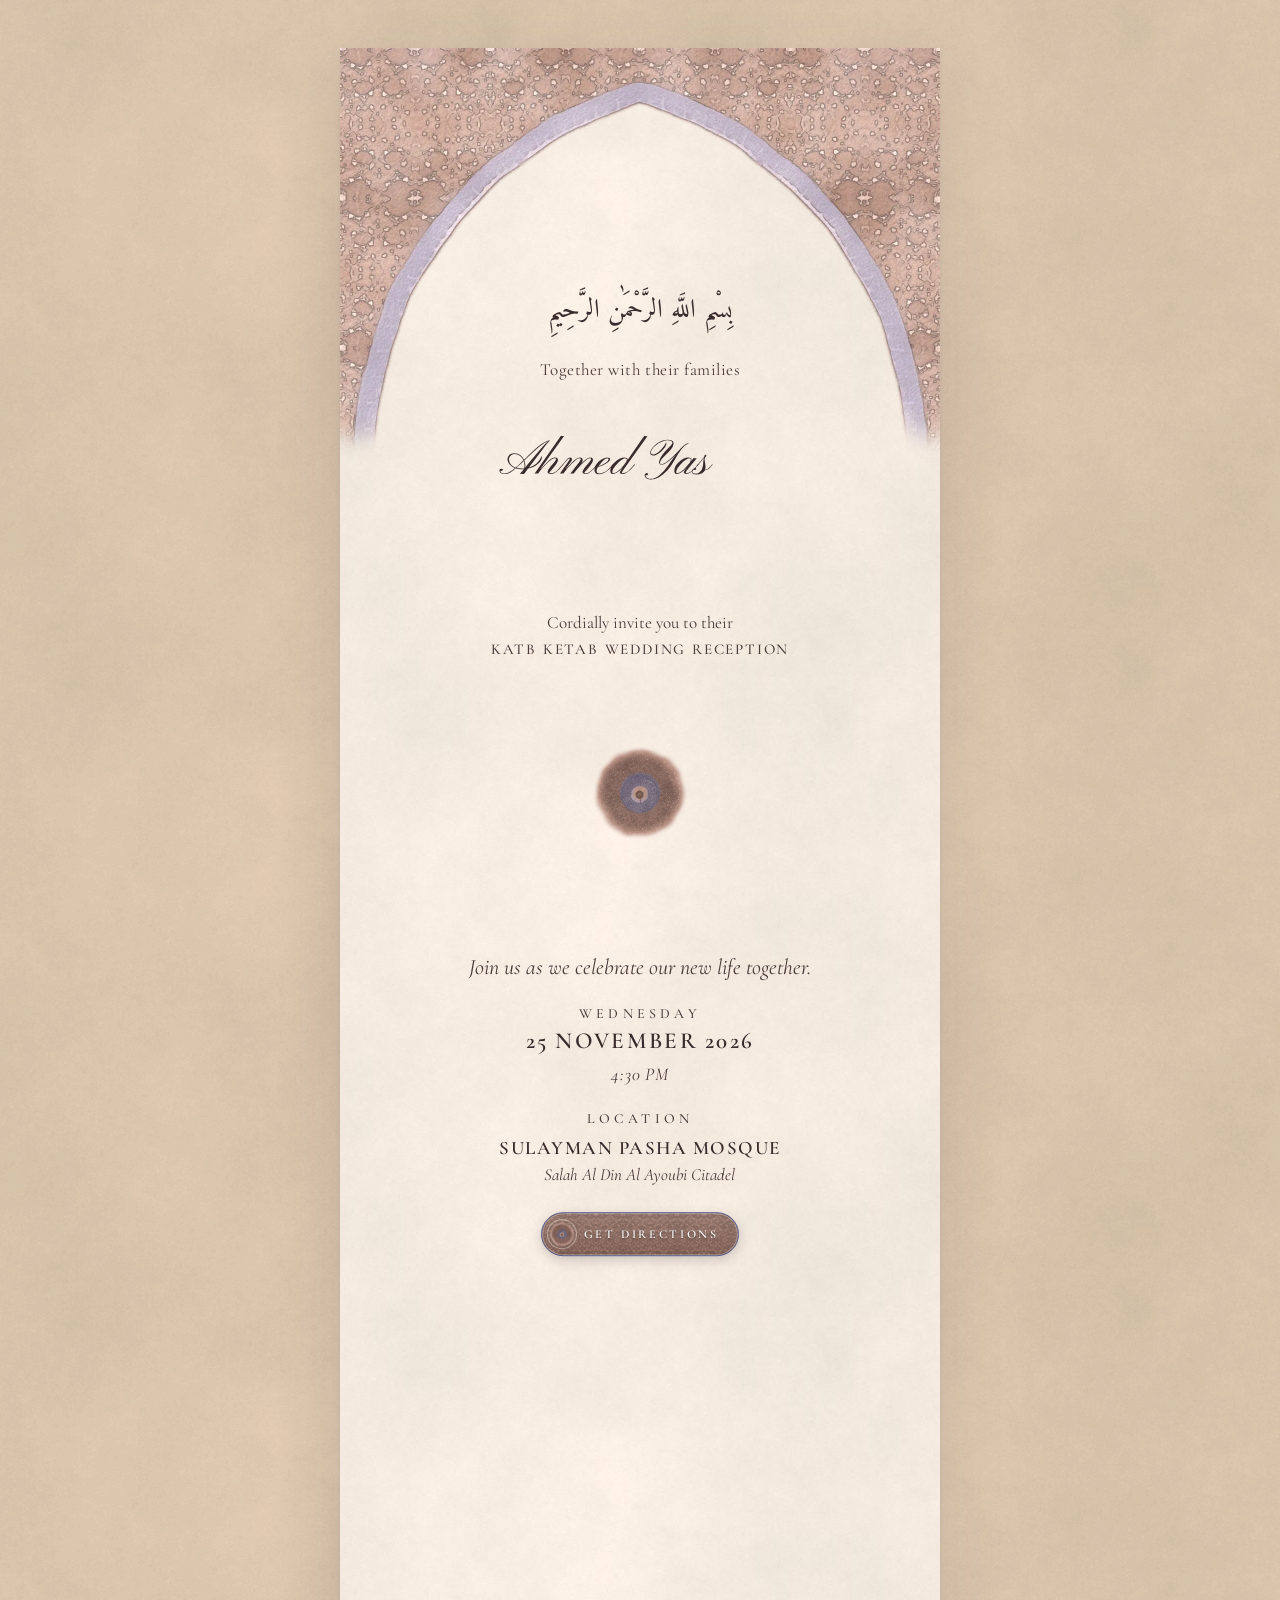
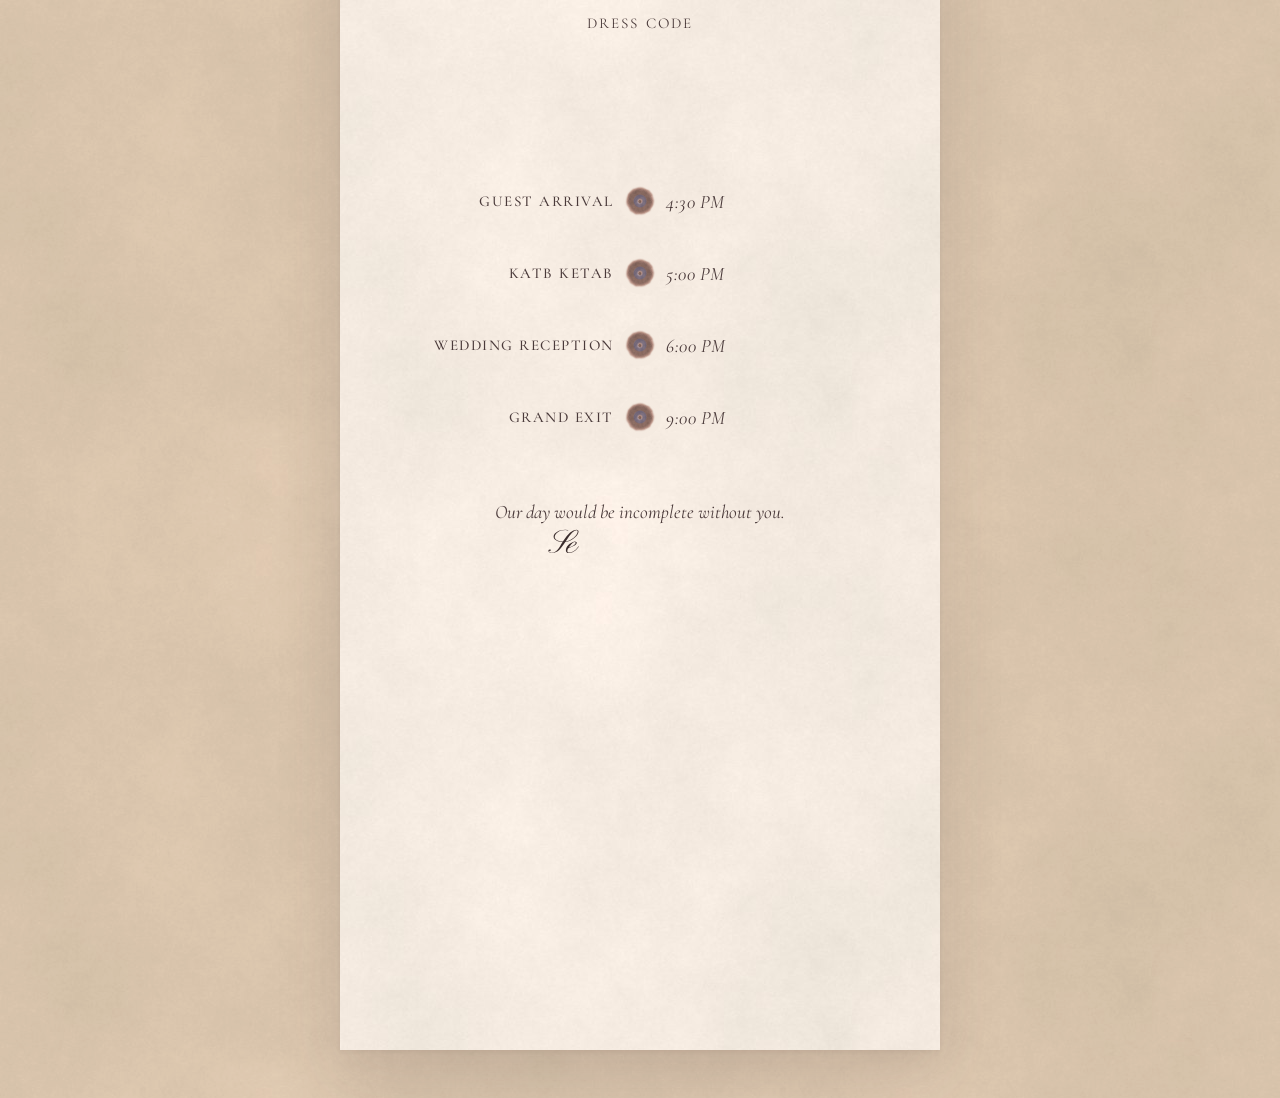
==== Friends_Invite/index.html @ 05b631bc "Add animated family and friends wedding invitations" ====
<!doctype html>
<html lang="en">
<head>
<meta charset="utf-8">
<meta name="viewport" content="width=device-width, initial-scale=1">
<meta name="theme-color" content="#f5ebe1">
<meta name="robots" content="noindex, nofollow">
<link rel="canonical" href="https://bahaasamir.github.io/ahmed-darine-invitations/Friends_Invite/">
<meta property="og:type" content="website">
<meta property="og:locale" content="en_US">
<meta property="og:site_name" content="Ahmed &amp; Darine">
<meta property="og:title" content="Ahmed &amp; Darine — Wedding Invitation">
<meta property="og:description" content="Join us on 25 November 2026 at Sulayman Pasha Mosque to celebrate our Katb Ketab Wedding Reception.">
<meta property="og:url" content="https://bahaasamir.github.io/ahmed-darine-invitations/Friends_Invite/">
<meta property="og:image" content="https://bahaasamir.github.io/ahmed-darine-invitations/shared/assets/images/preview-link.png">
<meta property="og:image:type" content="image/png">
<meta property="og:image:width" content="1200">
<meta property="og:image:height" content="630">
<meta property="og:image:alt" content="Ahmed and Darine's wedding invitation">
<meta name="twitter:card" content="summary_large_image">
<meta name="twitter:title" content="Ahmed &amp; Darine — Wedding Invitation">
<meta name="twitter:description" content="25 November 2026 · Sulayman Pasha Mosque">
<meta name="twitter:image" content="https://bahaasamir.github.io/ahmed-darine-invitations/shared/assets/images/preview-link.png">

<script>
// Hide only during enhancement startup; always recover if the script fails.
if (!matchMedia('(prefers-reduced-motion: reduce)').matches) {
  document.documentElement.classList.add('motion-pending');
  window.invitationStartup = setTimeout(() => document.documentElement.classList.remove('motion-pending'), 3000);
}
</script>
<meta name="description" content="Together with their families, Ahmed and Darine invite you to their Katb Ketab Wedding Reception on 25 November 2026 at Sulayman Pasha Mosque.">
<title>Ahmed &amp; Darine — Friends Invitation</title>
<link rel="preload" href="../shared/assets/fonts/cormorant-regular.woff2" as="font" type="font/woff2" crossorigin>
<link rel="preload" href="../shared/assets/fonts/amiri.woff2" as="font" type="font/woff2" crossorigin>
<link rel="preload" href="../shared/assets/images/arch.webp" as="image">
<link rel="stylesheet" href="../shared/invitation.css">
<script src="../shared/invitation.js" defer></script>
</head>
<body>
<svg width="0" height="0" aria-hidden="true" focusable="false" style="position:absolute;pointer-events:none" xmlns="http://www.w3.org/2000/svg"><defs><filter id="ink-feather" filterUnits="userSpaceOnUse" x="-40" y="-90" width="680" height="180" color-interpolation-filters="sRGB"><feGaussianBlur stdDeviation="10"/></filter><g id="ink-wash-edge"><path fill="white" d="M-60 -1800H660V-60H-60Z"/><path fill="white" filter="url(#ink-feather)" d="M-60 -110 H660 V5.578 C658.000 6.050 652.000 7.824 648.000 8.413 C644.000 9.003 640.000 9.241 636.000 9.113 C632.000 8.985 628.000 7.783 624.000 7.645 C620.000 7.507 616.000 7.570 612.000 8.285 C608.000 8.999 604.000 11.110 600.000 11.932 C596.000 12.754 592.000 13.967 588.000 13.217 C584.000 12.467 580.000 10.068 576.000 7.432 C572.000 4.796 568.000 0.283 564.000 -2.601 C560.000 -5.485 556.000 -8.310 552.000 -9.871 C548.000 -11.432 544.000 -11.495 540.000 -11.968 C536.000 -12.442 532.000 -12.228 528.000 -12.713 C524.000 -13.198 520.000 -14.416 516.000 -14.877 C512.000 -15.339 508.000 -16.148 504.000 -15.481 C500.000 -14.814 496.000 -12.843 492.000 -10.876 C488.000 -8.909 484.000 -5.405 480.000 -3.681 C476.000 -1.957 472.000 -0.587 468.000 -0.530 C464.000 -0.473 460.000 -2.302 456.000 -3.338 C452.000 -4.374 448.000 -6.384 444.000 -6.747 C440.000 -7.111 436.000 -6.460 432.000 -5.518 C428.000 -4.577 424.000 -2.333 420.000 -1.100 C416.000 0.132 412.000 1.148 408.000 1.876 C404.000 2.603 400.000 2.358 396.000 3.265 C392.000 4.173 388.000 5.364 384.000 7.319 C380.000 9.274 376.000 12.770 372.000 14.995 C368.000 17.219 364.000 20.022 360.000 20.668 C356.000 21.314 352.000 20.386 348.000 18.870 C344.000 17.353 340.000 13.812 336.000 11.568 C332.000 9.325 328.000 6.839 324.000 5.407 C320.000 3.976 316.000 3.751 312.000 2.980 C308.000 2.209 304.000 1.907 300.000 0.782 C296.000 -0.343 292.000 -2.400 288.000 -3.770 C284.000 -5.141 280.000 -7.057 276.000 -7.441 C272.000 -7.825 268.000 -7.013 264.000 -6.073 C260.000 -5.134 256.000 -2.608 252.000 -1.805 C248.000 -1.003 244.000 -0.434 240.000 -1.257 C236.000 -2.080 232.000 -4.758 228.000 -6.744 C224.000 -8.730 220.000 -11.786 216.000 -13.172 C212.000 -14.558 208.000 -15.032 204.000 -15.060 C200.000 -15.089 196.000 -13.805 192.000 -13.345 C188.000 -12.886 184.000 -12.544 180.000 -12.303 C176.000 -12.061 172.000 -12.681 168.000 -11.898 C164.000 -11.114 160.000 -9.901 156.000 -7.602 C152.000 -5.304 148.000 -1.200 144.000 1.891 C140.000 4.983 136.000 9.018 132.000 10.946 C128.000 12.873 124.000 13.530 120.000 13.456 C116.000 13.381 112.000 11.380 108.000 10.499 C104.000 9.618 100.000 8.424 96.000 8.169 C92.000 7.914 88.000 8.764 84.000 8.971 C80.000 9.178 76.000 9.776 72.000 9.411 C68.000 9.046 64.000 7.635 60.000 6.780 C56.000 5.926 52.000 4.356 48.000 4.282 C44.000 4.208 40.000 5.200 36.000 6.336 C32.000 7.473 28.000 10.186 24.000 11.098 C20.000 12.010 16.000 12.726 12.000 11.808 C8.000 10.891 4.000 8.042 0.000 5.592 C-4.000 3.142 -8.000 -0.615 -12.000 -2.891 C-16.000 -5.167 -20.000 -6.809 -24.000 -8.063 C-28.000 -9.317 -32.000 -9.455 -36.000 -10.414 C-40.000 -11.374 -44.000 -12.570 -48.000 -13.820 C-52.000 -15.069 -58.000 -17.229 -60.000 -17.911 Z"/></g></defs></svg>
<div class="backdrop">
<main class="invitation friends" aria-label="Ahmed and Darine's wedding invitation">
<svg class="ink-art arch" data-ink viewBox="0 0 600 750" width="600" height="750" aria-hidden="true" focusable="false" xmlns="http://www.w3.org/2000/svg">
<defs><mask id="ink-arch" maskUnits="userSpaceOnUse" x="0" y="0" width="600" height="750"><use href="#ink-wash-edge" data-ink-front/></mask></defs>
<image class="ink-image" href="../shared/assets/images/arch.webp" width="600" height="750" preserveAspectRatio="xMidYMid slice"/></svg>
<header class="opening">
<p class="blessing" lang="ar" dir="rtl" data-reveal>بِسْمِ اللَّهِ الرَّحْمَٰنِ الرَّحِيمِ</p>
<p class="family-intro" data-reveal data-stagger="1">Together with their families</p>
<h1 class="names" data-handwriting><span class="sr-only">Ahmed Yasseen &amp; Darine Ashraf Elsayed</span>
<svg class="name-svg " viewBox="0 0 1174.58 230" aria-hidden="true" focusable="false" xmlns="http://www.w3.org/2000/svg"><g data-letter="A" transform="translate(14.00 0)"><defs><mask id="pen-ahmed-yasseen-0" maskUnits="userSpaceOnUse" x="-70" y="0" width="350" height="330"><path data-pen fill="none" stroke="white" stroke-width="12" stroke-linecap="round" stroke-linejoin="round" d="M8 183 C-12 177 -8 211 30 195 C82 175 161 74 205 63"/><path data-pen fill="none" stroke="white" stroke-width="23" stroke-linecap="round" stroke-linejoin="round" d="M205 63 L93 200"/><path data-pen fill="none" stroke="white" stroke-width="10" stroke-linecap="round" stroke-linejoin="round" d="M104 178 C108 126 73 101 45 123 C16 145 48 187 108 179 C145 175 172 150 172 128"/></mask></defs><path class="letter-fill" d="M20.7 200.49Q10.35 200.49 5.18 196.34Q0 192.19 0 186.23Q0 181.84 3.08 180.03Q6.15 178.22 9.18 178.22Q10.84 178.22 12.45 179.2Q14.06 180.18 14.06 182.62Q14.06 184.47 12.45 185.94Q10.84 187.4 8.59 187.4Q7.32 187.4 6.1 187.26Q4.88 187.11 3.91 186.43V187.11Q3.91 191.8 7.96 194.82Q12.01 197.85 21.48 197.85Q28.03 197.85 34.86 195.02Q41.7 192.19 49.12 187.11Q52.73 184.47 56.3 181.64Q59.86 178.81 63.67 175.68Q49.51 170.41 41.46 160.99Q33.4 151.56 32.91 141.21Q32.62 134.38 35.84 128.47Q39.06 122.56 45.61 118.85Q52.15 115.14 61.62 115.14Q74.8 115.14 84.86 122.9Q94.92 130.66 100.29 142.09L102.93 139.45Q121 121.39 134.28 109.18Q147.56 96.97 157.13 89.21Q166.7 81.45 173.68 76.86Q180.66 72.27 186.04 69.43Q193.26 65.62 197.95 64.26Q202.64 62.89 205.08 62.89Q206.84 62.89 206.84 63.77Q206.84 64.16 204.88 64.94Q203.42 65.43 200.68 68.26Q197.95 71.09 192.68 77.88Q187.4 84.67 178.27 96.83Q169.14 108.98 155.03 127.88Q140.92 146.78 120.31 173.93Q138.09 168.65 151.46 157.23Q164.84 145.8 170.51 130.76Q171.68 127.83 172.07 127.83Q172.36 127.83 173 128.66Q173.63 129.49 173.63 130.66Q173.05 139.06 168.85 145.46Q164.65 151.86 158.79 157.62Q150.98 165.23 140.14 170.36Q129.3 175.49 117.19 178.03L100.49 200.1Q97.46 199.9 94.29 199.71Q91.11 199.51 89.16 199.51Q87.5 199.51 86.18 199.71Q84.86 199.9 83.5 200.1Q87.21 195.41 90.82 190.97Q94.43 186.52 97.95 182.23Q98.73 181.05 99.02 180.37Q97.46 180.47 95.95 180.52Q94.43 180.57 92.87 180.57Q85.74 180.57 79.25 179.59Q72.75 178.61 67.09 176.86Q60.16 182.71 54.93 186.62Q49.71 190.53 45.9 192.87Q39.65 196.78 33.4 198.63Q27.15 200.49 20.7 200.49ZM104.49 174.22Q132.03 140.43 150.83 118.46Q169.63 96.48 181.05 84.03Q192.48 71.58 197.85 66.6Q194.73 67.87 191.36 69.34Q187.99 70.8 183.3 73.63Q175.39 78.42 164.99 86.87Q154.59 95.31 140.58 108.11Q126.56 120.9 107.91 139.06L101.66 145.12Q103.61 150 104.64 155.18Q105.66 160.35 105.66 165.53Q105.66 169.92 104.49 174.22ZM66.02 173.73Q72.75 167.97 80.52 160.79Q88.28 153.61 98.05 144.14Q93.07 132.52 83.45 125.29Q73.83 118.07 61.82 118.07Q55.57 118.07 50.34 121.29Q45.12 124.51 42.04 129.74Q38.96 134.96 38.96 141.02Q38.96 151.17 45.7 160.06Q52.44 168.95 66.02 173.73ZM93.46 177.83Q96.97 177.83 100.29 177.54Q101.46 174.51 102 171.39Q102.54 168.26 102.54 166.11Q102.54 156.45 99.32 147.36Q90.43 155.96 82.96 162.74Q75.49 169.53 69.43 174.8Q80.08 177.83 93.46 177.83Z"/></g><g data-letter="h" transform="translate(172.98 0)"><defs><mask id="pen-ahmed-yasseen-1" maskUnits="userSpaceOnUse" x="-70" y="0" width="350" height="330"><path data-pen fill="none" stroke="white" stroke-width="21" stroke-linecap="round" stroke-linejoin="round" d="M100 45 L-6 200"/><path data-pen fill="none" stroke="white" stroke-width="20" stroke-linecap="round" stroke-linejoin="round" d="M-5 197 C25 159 68 125 75 137 C84 144 48 179 45 190 C36 214 76 196 100 162"/></mask></defs><path class="letter-fill" d="M50.78 200.2Q46.29 200.2 42.04 198.14Q37.79 196.09 37.79 192.68Q37.79 190.04 39.01 186.47Q40.23 182.91 44.63 176.66Q49.02 170.41 58.59 159.67Q66.31 150.98 69.24 146.19Q72.17 141.41 72.17 139.06Q72.17 137.7 71.24 136.62Q70.31 135.55 67.58 135.55Q65.33 135.55 61.47 136.82Q57.62 138.09 53.03 141.11Q45.31 146.39 33.89 157.37Q22.46 168.36 8.11 186.23L-0.88 198.14Q-2.44 197.85 -3.81 197.75Q-5.18 197.66 -6.54 197.66Q-10.06 197.66 -12.45 198Q-14.84 198.34 -15.92 198.63L92.19 44.24Q93.46 44.34 95.56 44.53Q97.66 44.73 101.56 44.63Q102.34 44.63 103.42 44.48Q104.49 44.34 105.76 44.24L8.89 178.71L9.38 179.79Q24.32 162.6 34.77 152.78Q45.21 142.97 52.15 138.28Q57.03 135.16 61.18 134.13Q65.33 133.11 68.46 133.11Q74.8 133.11 77.49 136.18Q80.18 139.26 79.98 142.97Q79.79 146.88 77.34 152.29Q74.9 157.71 68.9 165.77Q62.89 173.83 51.95 185.64Q47.07 190.92 46.04 192.43Q45.02 193.95 45.02 195.21Q45.02 196.19 47.17 196.83Q49.32 197.46 51.95 197.46Q58.11 197.46 64.4 194.04Q70.7 190.62 76.56 185.45Q82.42 180.27 87.21 174.9Q91.99 169.53 95.26 165.48Q98.54 161.43 99.51 160.35L101.66 162.01Q100.39 163.28 97.02 167.53Q93.65 171.78 88.57 177.29Q83.5 182.81 77.34 188.04Q71.19 193.26 64.4 196.73Q57.62 200.2 50.78 200.2Z"/></g><g data-letter="m" transform="translate(261.66 0)"><defs><mask id="pen-ahmed-yasseen-2" maskUnits="userSpaceOnUse" x="-70" y="0" width="350" height="330"><path data-pen fill="none" stroke="white" stroke-width="19" stroke-linecap="round" stroke-linejoin="round" d="M10 161 C48 112 56 131 32 164 L7 197 M7 197 C55 147 76 125 85 137 C94 146 56 181 49 198 M49 198 C98 146 118 124 124 139 C129 151 91 181 98 194 C109 210 135 183 151 161"/></mask></defs><path class="letter-fill" d="M104.59 200.49Q99.32 200.49 95.41 198.39Q91.5 196.29 91.5 192.87Q91.5 190.23 92.82 186.62Q94.14 183.01 98.73 176.71Q103.32 170.41 112.89 159.67Q120.51 150.98 123.54 146.19Q126.56 141.41 126.56 139.06Q126.56 137.7 125.49 136.62Q124.41 135.55 121.58 135.55Q119.24 135.55 115.62 137.21Q112.01 138.87 105.66 143.65Q98.05 149.41 87.74 159.91Q77.44 170.41 64.94 186.23L55.86 198.14Q53.52 197.66 50.29 197.66Q46.88 197.66 44.48 198Q42.09 198.34 41.02 198.63Q46.78 191.6 49.95 187.7Q53.12 183.79 55.03 181.4Q56.93 179 58.69 176.71Q60.45 174.41 63.28 170.7Q66.11 166.99 71.29 160.16Q76.95 152.73 79.74 148.49Q82.52 144.24 83.5 142.04Q84.47 139.84 84.47 138.57Q84.47 135.55 79.69 135.55Q77.25 135.55 73.14 137.26Q69.04 138.96 62.99 143.75Q56.25 149.12 46.04 159.67Q35.84 170.21 22.75 186.23L13.67 198.14Q12.3 197.85 10.89 197.75Q9.47 197.66 8.11 197.66Q4.59 197.66 2.2 198Q-0.2 198.34 -1.17 198.63Q9.77 182.81 17.09 172.41Q24.41 162.01 28.86 155.76Q33.3 149.51 35.5 146.24Q37.7 142.97 38.48 141.55Q39.26 140.14 39.36 139.26Q39.55 136.43 37.21 136.43Q35.84 136.43 32.91 139.16Q29.98 141.89 26.32 146Q22.66 150.1 19.14 154.44Q15.62 158.79 12.99 162.01Q12.3 162.4 11.23 161.52Q10.64 160.64 10.94 160.35Q13.77 157.32 17.33 152.78Q20.9 148.24 24.8 143.7Q28.71 139.16 32.81 136.13Q36.91 133.11 40.72 133.11Q43.55 133.11 46.34 134.33Q49.12 135.55 48.63 140.14Q48.54 141.7 47.66 144.09Q46.78 146.48 44.14 150.2L23.63 178.71L24.12 179.79Q37.79 163.96 47.27 154.35Q56.74 144.73 62.7 140.53Q68.36 136.23 72.61 134.67Q76.86 133.11 80.76 133.11Q87.01 133.11 89.7 136.18Q92.38 139.26 92.19 142.97Q91.99 146.48 91.11 149.32Q90.23 152.15 87.01 157.13Q95.51 148.44 102.25 142.97Q109.57 137.01 114.21 135.06Q118.85 133.11 122.85 133.11Q129.2 133.11 131.79 136.18Q134.38 139.26 134.28 142.97Q134.18 146.88 131.69 152.29Q129.2 157.71 123.19 165.77Q117.19 173.83 106.35 185.64Q101.27 190.92 100.29 192.43Q99.32 193.95 99.32 195.21L98.63 195.31Q98.63 197.66 105.76 197.66Q110.55 197.66 116.21 194.24Q121.88 190.82 127.59 185.64Q133.3 180.47 138.28 175.05Q143.26 169.63 146.68 165.53Q150.1 161.43 151.07 160.35L153.12 162.01Q151.95 163.28 148.39 167.53Q144.82 171.78 139.65 177.29Q134.47 182.81 128.42 188.13Q122.36 193.46 116.21 196.97Q110.06 200.49 104.59 200.49Z"/></g><g data-letter="e" transform="translate(401.79 0)"><defs><mask id="pen-ahmed-yasseen-3" maskUnits="userSpaceOnUse" x="-70" y="0" width="350" height="330"><path data-pen fill="none" stroke="white" stroke-width="18" stroke-linecap="round" stroke-linejoin="round" d="M9 173 C58 154 69 139 56 135 C34 125 0 164 6 190 C14 217 55 191 77 161"/></mask></defs><path class="letter-fill" d="M18.07 200.59Q8.5 200.59 4.39 195.61Q0.29 190.62 0.1 183.4Q0 178.12 2.25 171.68Q4.49 165.23 6.93 161.82Q14.16 151.76 22.56 145.41Q30.96 139.06 39.01 136.08Q47.07 133.11 53.22 133.11Q59.18 133.11 61.57 135.06Q63.96 137.01 64.06 139.55Q64.36 143.36 60.01 148.39Q55.66 153.42 44.82 159.28Q33.98 165.14 14.55 171.58Q11.13 177.05 9.96 181.01Q8.79 184.96 8.79 188.09Q8.79 192.68 11.87 195.21Q14.94 197.75 19.14 197.75Q28.32 197.75 36.38 194.29Q44.43 190.82 51.12 185.55Q57.81 180.27 62.89 174.85Q67.97 169.43 71.19 165.38Q74.41 161.33 75.49 160.35L77.54 162.01Q76.07 163.28 72.61 167.58Q69.14 171.88 63.82 177.44Q58.5 183.01 51.56 188.28Q44.63 193.55 36.18 197.07Q27.73 200.59 18.07 200.59ZM16.8 168.16Q35.74 161.52 46.68 154.44Q57.62 147.36 57.62 140.92Q57.62 135.45 52.54 135.45Q46 135.45 38.38 142.48Q30.76 149.51 20.61 162.89Q18.46 165.62 16.8 168.16Z"/></g><g data-letter="d" transform="translate(466.34 0)"><defs><mask id="pen-ahmed-yasseen-4" maskUnits="userSpaceOnUse" x="-70" y="0" width="350" height="330"><path data-pen fill="none" stroke="white" stroke-width="19" stroke-linecap="round" stroke-linejoin="round" d="M68 149 C75 125 46 131 20 158 C-12 192 2 209 23 190 C63 159 111 84 149 45"/><path data-pen fill="none" stroke="white" stroke-width="21" stroke-linecap="round" stroke-linejoin="round" d="M149 45 L51 181 C22 219 63 203 100 161"/></mask></defs><path class="letter-fill" d="M12.5 200.2Q6.35 200.2 3.22 196.78Q0.1 193.36 0.1 187.4Q0.1 180.86 2.98 173.44Q5.86 166.02 12.3 158.69Q25.49 143.36 37.3 138.23Q49.12 133.11 58.69 133.11Q62.7 133.11 66.65 135.11Q70.61 137.11 70.61 141.11Q70.61 141.5 70.56 141.89Q70.51 142.29 70.51 142.77Q78.32 131.45 88.96 116.06Q99.61 100.68 112.45 82.42Q125.29 64.16 139.45 44.24Q140.82 44.82 142.97 45.31Q145.12 45.8 147.66 45.8Q149.41 45.8 151.86 45.51L59.08 175.59Q53.42 183.11 50.54 187.6Q47.66 192.09 47.66 194.63Q47.66 197.27 50.1 197.27Q56.54 197.27 63.09 193.9Q69.63 190.53 75.59 185.4Q81.54 180.27 86.47 174.9Q91.41 169.53 94.73 165.48Q98.05 161.43 99.12 160.35L101.27 162.01Q100 163.28 96.44 167.48Q92.87 171.68 87.55 177.2Q82.23 182.71 75.83 187.99Q69.43 193.26 62.45 196.73Q55.47 200.2 48.54 200.2Q43.75 200.2 41.7 198.34Q39.65 196.48 39.65 193.55Q39.75 187.7 51.37 173.83L50.59 173.44Q37.3 188.18 27.88 194.19Q18.46 200.2 12.5 200.2ZM13.18 197.27Q17.09 197.27 22.75 194.24Q28.42 191.21 37.4 183.11Q41.21 179.49 45.41 175.29Q49.61 171.09 54.1 165.72Q55.47 164.06 58.35 160.01Q61.23 155.96 65.43 149.9Q67.68 145.21 67.68 141.99Q67.68 138.96 65.33 137.55Q62.99 136.13 60.25 136.13Q55.47 136.13 45.26 143.12Q35.06 150.1 22.27 165.23Q14.94 174.12 11.62 180.81Q8.3 187.5 8.3 192.19Q8.3 197.27 13.18 197.27Z"/></g><g data-letter="Y" transform="translate(603.75 0)"><defs><mask id="pen-ahmed-yasseen-6" maskUnits="userSpaceOnUse" x="-70" y="0" width="350" height="330"><path data-pen fill="none" stroke="white" stroke-width="13" stroke-linecap="round" stroke-linejoin="round" d="M91 72 C85 103 37 139 29 116 C22 87 84 52 111 63 C150 79 68 126 66 152 C61 183 115 141 139 111"/><path data-pen fill="none" stroke="white" stroke-width="22" stroke-linecap="round" stroke-linejoin="round" d="M181 76 C149 85 121 138 92 178 C64 213 33 230 10 216"/><path data-pen fill="none" stroke="white" stroke-width="11" stroke-linecap="round" stroke-linejoin="round" d="M10 216 C-7 207 8 194 12 201"/></mask></defs><path class="letter-fill" d="M29.3 222.46Q18.26 222.46 10.6 217.92Q2.93 213.38 2.93 205.47Q2.93 201.17 5.81 198.68Q8.69 196.19 11.72 196.19Q13.18 196.19 14.89 197.27Q16.6 198.34 16.6 200.78Q16.6 202.64 14.94 204.1Q13.28 205.57 11.04 205.57Q10.06 205.57 9.03 205.47Q8.01 205.37 7.13 204.98Q6.84 205.96 6.84 207.03Q6.84 212.4 13.43 216.16Q20.02 219.92 29.88 219.92Q43.55 219.92 62.06 205.81Q80.57 191.7 99.71 163.87Q107.03 153.03 114.89 141.85Q122.75 130.66 129.59 121.68Q113.67 138.18 102.39 147.02Q91.11 155.86 83.69 159.18Q76.27 162.5 72.07 162.5Q66.6 162.5 64.21 159.13Q61.82 155.76 61.82 152.15Q61.82 146 65.97 137.5Q70.12 129 77.2 119.58Q84.28 110.16 92.87 101.37Q103.22 91.21 108.15 85.79Q113.09 80.37 114.55 77.69Q116.02 75 116.02 73.24Q116.02 62.6 96.88 62.6Q87.79 62.6 78.22 65.92Q68.65 69.24 59.81 74.8Q50.98 80.37 43.95 86.96Q36.91 93.55 32.81 100.29Q28.71 107.03 28.71 112.6Q28.71 120.9 37.6 120.9Q43.75 120.9 50.63 116.7Q57.52 112.5 64.21 106.01Q70.9 99.51 76.46 92.68Q82.03 85.84 85.64 80.32Q89.26 74.8 89.84 72.66Q90.53 71.29 90.82 71.29Q91.6 71.29 91.89 72.95Q92.48 78.42 88.96 85.3Q85.45 92.19 79.3 99.12Q73.14 106.05 65.72 111.96Q58.3 117.87 50.83 121.44Q43.36 125 37.4 125Q31.64 125 28.76 121.83Q25.88 118.65 25.88 113.48Q25.88 106.93 30.08 99.61Q34.28 92.29 41.55 85.25Q48.83 78.22 58.01 72.46Q67.19 66.7 77.2 63.28Q87.21 59.86 96.88 59.86Q106.74 59.86 113.87 63.18Q121 66.5 121 74.32Q121 79.39 118.65 85.55Q116.31 91.7 109.96 99.85Q103.61 108.01 91.5 119.04Q79.69 130.57 72.75 139.21Q65.82 147.85 65.82 153.22Q65.82 156.05 67.38 158.11Q68.95 160.16 72.36 160.16Q75.59 160.16 81.4 157.52Q87.21 154.88 96.34 148.05Q105.47 141.21 118.55 128.76Q131.64 116.31 149.22 96.68Q159.77 84.77 168.41 79.54Q177.05 74.32 180.96 74.32Q182.62 74.32 182.62 75.49Q182.62 76.27 181.05 76.66L178.22 77.64Q166.11 82.42 153.12 98.58Q140.14 114.75 125.29 142.77Q111.91 167.87 95.36 185.69Q78.81 203.52 61.62 212.99Q44.43 222.46 29.3 222.46Z"/></g><g data-letter="a" transform="translate(729.72 0)"><defs><mask id="pen-ahmed-yasseen-7" maskUnits="userSpaceOnUse" x="-70" y="0" width="350" height="330"><path data-pen fill="none" stroke="white" stroke-width="19" stroke-linecap="round" stroke-linejoin="round" d="M63 148 C73 125 40 130 13 164 C-12 194 7 210 35 178 L65 136 M65 136 L25 190 C23 211 61 187 80 161"/></mask></defs><path class="letter-fill" d="M10.06 200.2Q3.81 200.2 0.93 196.78Q-1.95 193.36 -1.95 187.4Q-1.95 180.86 0.83 173.44Q3.61 166.02 10.06 158.69Q23.24 143.36 34.72 138.23Q46.19 133.11 56.25 133.11Q61.33 133.11 64.84 135.25Q68.36 137.4 68.36 141.11Q68.36 143.95 67.19 146.88Q70.31 143.16 72.51 140.38Q74.71 137.6 76.76 135.06Q79.3 135.84 82.62 135.84Q83.98 135.84 86.33 135.74Q88.67 135.64 89.94 135.45L57.03 175.1Q50.78 182.52 48.05 187.16Q45.31 191.8 45.31 194.34Q45.31 197.46 48.34 197.46Q53.61 197.46 59.28 194.38Q64.94 191.31 70.41 186.47Q75.88 181.64 80.66 176.42Q85.45 171.19 89.11 166.75Q92.77 162.3 94.73 160.16L96.68 161.82Q94.53 164.26 90.62 168.85Q86.72 173.44 81.69 178.81Q76.66 184.18 70.85 189.06Q65.04 193.95 58.94 197.07Q52.83 200.2 46.88 200.2Q37.11 200.2 37.11 194.14Q37.11 191.89 37.94 189.6Q38.77 187.3 41.31 183.64Q43.85 179.98 48.93 173.83L47.95 173.44Q36.04 188.09 25.93 194.14Q15.82 200.2 10.06 200.2ZM10.45 197.27Q16.7 197.27 26.95 189.99Q37.21 182.71 51.56 165.72Q53.91 162.89 55.91 160.45Q57.91 158.01 59.77 155.86Q62.01 152.44 63.82 148.73Q65.62 145.02 65.62 141.99Q65.62 138.96 63.48 137.55Q61.33 136.13 58.79 136.13Q54 136.13 43.31 143.02Q32.62 149.9 19.82 165.04Q12.5 173.83 9.28 180.66Q6.05 187.5 6.05 192.19Q6.05 197.27 10.45 197.27Z"/></g><g data-letter="s" transform="translate(813.32 0)"><defs><mask id="pen-ahmed-yasseen-8" maskUnits="userSpaceOnUse" x="-70" y="0" width="350" height="330"><path data-pen fill="none" stroke="white" stroke-width="12" stroke-linecap="round" stroke-linejoin="round" d="M9 165 L43 126"/><path data-pen fill="none" stroke="white" stroke-width="22" stroke-linecap="round" stroke-linejoin="round" d="M43 126 C25 158 55 187 19 198"/><path data-pen fill="none" stroke="white" stroke-width="11" stroke-linecap="round" stroke-linejoin="round" d="M19 198 C-23 210 -14 171 1 181 M31 182 C45 185 59 172 69 162"/></mask></defs><path class="letter-fill" d="M5.47 202.25Q2.44 202.25 -2.34 201.46Q-7.13 200.68 -10.89 198.14Q-14.65 195.61 -14.65 190.23Q-14.65 185.35 -11.67 182.18Q-8.69 179 -5.08 177.44Q-1.46 175.88 0.29 175.88Q4.3 175.88 4.3 179.59Q4.2 181.15 2.1 182.47Q0 183.79 -2.54 183.79Q-3.71 183.79 -4.83 182.96Q-5.96 182.13 -6.64 181.74Q-7.71 182.81 -9.91 184.91Q-12.11 187.01 -12.11 190.33Q-12.11 194.04 -9.13 195.85Q-6.15 197.66 -2.44 198.19Q1.27 198.73 3.22 198.73Q7.32 198.73 13.48 195.46Q19.63 192.19 24.95 184.47Q30.27 176.76 31.84 163.48Q32.32 158.79 32.76 150.49Q33.2 142.19 35.84 134.57Q35.94 134.28 35.94 133.69Q32.23 138.28 27.93 143.55Q23.63 148.83 19.68 153.71Q15.72 158.59 12.89 162.01Q10.94 164.36 10.06 165.04Q9.18 165.72 9.28 165.72Q9.18 165.72 8.54 165.77Q7.91 165.82 7.52 165.14Q7.32 164.65 8.45 163.28Q9.57 161.91 10.84 160.35Q13.09 157.81 17.77 152.25Q22.46 146.68 27.69 140.33Q32.91 133.98 36.72 129.1Q37.3 126.17 38.48 123.83Q39.65 121.48 41.8 121.48Q45.7 121.48 45.7 124.71Q45.61 126.56 41.21 131.64Q38.57 134.77 38.38 135.69Q38.18 136.62 38.18 138.09Q38.09 141.6 38.92 146.83Q39.75 152.05 40.72 157.76Q41.7 163.48 41.99 168.65Q42.29 176.37 40.23 182.03Q41.8 182.23 42.87 182.23Q46 182.23 50.05 179.39Q54.1 176.56 58.11 172.66Q62.11 168.75 65.09 165.23Q68.07 161.72 69.04 160.35L71.19 162.01Q69.53 163.77 66.31 167.43Q63.09 171.09 58.98 175.05Q54.88 179 50.63 181.79Q46.39 184.57 42.58 184.57Q41.7 184.57 40.92 184.52Q40.14 184.47 39.36 184.38Q34.77 194.53 25.78 198.39Q16.8 202.25 5.47 202.25Z"/></g><g data-letter="s" transform="translate(871.52 0)"><defs><mask id="pen-ahmed-yasseen-9" maskUnits="userSpaceOnUse" x="-70" y="0" width="350" height="330"><path data-pen fill="none" stroke="white" stroke-width="12" stroke-linecap="round" stroke-linejoin="round" d="M9 165 L43 126"/><path data-pen fill="none" stroke="white" stroke-width="22" stroke-linecap="round" stroke-linejoin="round" d="M43 126 C25 158 55 187 19 198"/><path data-pen fill="none" stroke="white" stroke-width="11" stroke-linecap="round" stroke-linejoin="round" d="M19 198 C-23 210 -14 171 1 181 M31 182 C45 185 59 172 69 162"/></mask></defs><path class="letter-fill" d="M5.47 202.25Q2.44 202.25 -2.34 201.46Q-7.13 200.68 -10.89 198.14Q-14.65 195.61 -14.65 190.23Q-14.65 185.35 -11.67 182.18Q-8.69 179 -5.08 177.44Q-1.46 175.88 0.29 175.88Q4.3 175.88 4.3 179.59Q4.2 181.15 2.1 182.47Q0 183.79 -2.54 183.79Q-3.71 183.79 -4.83 182.96Q-5.96 182.13 -6.64 181.74Q-7.71 182.81 -9.91 184.91Q-12.11 187.01 -12.11 190.33Q-12.11 194.04 -9.13 195.85Q-6.15 197.66 -2.44 198.19Q1.27 198.73 3.22 198.73Q7.32 198.73 13.48 195.46Q19.63 192.19 24.95 184.47Q30.27 176.76 31.84 163.48Q32.32 158.79 32.76 150.49Q33.2 142.19 35.84 134.57Q35.94 134.28 35.94 133.69Q32.23 138.28 27.93 143.55Q23.63 148.83 19.68 153.71Q15.72 158.59 12.89 162.01Q10.94 164.36 10.06 165.04Q9.18 165.72 9.28 165.72Q9.18 165.72 8.54 165.77Q7.91 165.82 7.52 165.14Q7.32 164.65 8.45 163.28Q9.57 161.91 10.84 160.35Q13.09 157.81 17.77 152.25Q22.46 146.68 27.69 140.33Q32.91 133.98 36.72 129.1Q37.3 126.17 38.48 123.83Q39.65 121.48 41.8 121.48Q45.7 121.48 45.7 124.71Q45.61 126.56 41.21 131.64Q38.57 134.77 38.38 135.69Q38.18 136.62 38.18 138.09Q38.09 141.6 38.92 146.83Q39.75 152.05 40.72 157.76Q41.7 163.48 41.99 168.65Q42.29 176.37 40.23 182.03Q41.8 182.23 42.87 182.23Q46 182.23 50.05 179.39Q54.1 176.56 58.11 172.66Q62.11 168.75 65.09 165.23Q68.07 161.72 69.04 160.35L71.19 162.01Q69.53 163.77 66.31 167.43Q63.09 171.09 58.98 175.05Q54.88 179 50.63 181.79Q46.39 184.57 42.58 184.57Q41.7 184.57 40.92 184.52Q40.14 184.47 39.36 184.38Q34.77 194.53 25.78 198.39Q16.8 202.25 5.47 202.25Z"/></g><g data-letter="e" transform="translate(929.72 0)"><defs><mask id="pen-ahmed-yasseen-10" maskUnits="userSpaceOnUse" x="-70" y="0" width="350" height="330"><path data-pen fill="none" stroke="white" stroke-width="18" stroke-linecap="round" stroke-linejoin="round" d="M9 173 C58 154 69 139 56 135 C34 125 0 164 6 190 C14 217 55 191 77 161"/></mask></defs><path class="letter-fill" d="M18.07 200.59Q8.5 200.59 4.39 195.61Q0.29 190.62 0.1 183.4Q0 178.12 2.25 171.68Q4.49 165.23 6.93 161.82Q14.16 151.76 22.56 145.41Q30.96 139.06 39.01 136.08Q47.07 133.11 53.22 133.11Q59.18 133.11 61.57 135.06Q63.96 137.01 64.06 139.55Q64.36 143.36 60.01 148.39Q55.66 153.42 44.82 159.28Q33.98 165.14 14.55 171.58Q11.13 177.05 9.96 181.01Q8.79 184.96 8.79 188.09Q8.79 192.68 11.87 195.21Q14.94 197.75 19.14 197.75Q28.32 197.75 36.38 194.29Q44.43 190.82 51.12 185.55Q57.81 180.27 62.89 174.85Q67.97 169.43 71.19 165.38Q74.41 161.33 75.49 160.35L77.54 162.01Q76.07 163.28 72.61 167.58Q69.14 171.88 63.82 177.44Q58.5 183.01 51.56 188.28Q44.63 193.55 36.18 197.07Q27.73 200.59 18.07 200.59ZM16.8 168.16Q35.74 161.52 46.68 154.44Q57.62 147.36 57.62 140.92Q57.62 135.45 52.54 135.45Q46 135.45 38.38 142.48Q30.76 149.51 20.61 162.89Q18.46 165.62 16.8 168.16Z"/></g><g data-letter="e" transform="translate(994.27 0)"><defs><mask id="pen-ahmed-yasseen-11" maskUnits="userSpaceOnUse" x="-70" y="0" width="350" height="330"><path data-pen fill="none" stroke="white" stroke-width="18" stroke-linecap="round" stroke-linejoin="round" d="M9 173 C58 154 69 139 56 135 C34 125 0 164 6 190 C14 217 55 191 77 161"/></mask></defs><path class="letter-fill" d="M18.07 200.59Q8.5 200.59 4.39 195.61Q0.29 190.62 0.1 183.4Q0 178.12 2.25 171.68Q4.49 165.23 6.93 161.82Q14.16 151.76 22.56 145.41Q30.96 139.06 39.01 136.08Q47.07 133.11 53.22 133.11Q59.18 133.11 61.57 135.06Q63.96 137.01 64.06 139.55Q64.36 143.36 60.01 148.39Q55.66 153.42 44.82 159.28Q33.98 165.14 14.55 171.58Q11.13 177.05 9.96 181.01Q8.79 184.96 8.79 188.09Q8.79 192.68 11.87 195.21Q14.94 197.75 19.14 197.75Q28.32 197.75 36.38 194.29Q44.43 190.82 51.12 185.55Q57.81 180.27 62.89 174.85Q67.97 169.43 71.19 165.38Q74.41 161.33 75.49 160.35L77.54 162.01Q76.07 163.28 72.61 167.58Q69.14 171.88 63.82 177.44Q58.5 183.01 51.56 188.28Q44.63 193.55 36.18 197.07Q27.73 200.59 18.07 200.59ZM16.8 168.16Q35.74 161.52 46.68 154.44Q57.62 147.36 57.62 140.92Q57.62 135.45 52.54 135.45Q46 135.45 38.38 142.48Q30.76 149.51 20.61 162.89Q18.46 165.62 16.8 168.16Z"/></g><g data-letter="n" transform="translate(1058.82 0)"><defs><mask id="pen-ahmed-yasseen-12" maskUnits="userSpaceOnUse" x="-70" y="0" width="350" height="330"><path data-pen fill="none" stroke="white" stroke-width="19" stroke-linecap="round" stroke-linejoin="round" d="M11 161 C47 118 51 134 30 164 L7 197 M7 197 C55 146 80 126 87 138 C95 151 49 184 58 194 C72 207 100 179 112 161"/></mask></defs><path class="letter-fill" d="M64.16 200.2Q58.79 200.2 54.83 198.14Q50.88 196.09 50.88 192.68Q50.88 190.04 52.05 186.47Q53.22 182.91 57.67 176.66Q62.11 170.41 71.68 159.67Q79.39 150.98 82.32 146.19Q85.25 141.41 85.25 139.06Q85.25 137.7 84.28 136.62Q83.3 135.55 80.57 135.55Q78.61 135.55 75.34 136.82Q72.07 138.09 67.58 141.11Q59.86 146.39 48.63 157.37Q37.4 168.36 22.85 186.23L13.77 198.14Q11.23 197.66 8.11 197.66Q4.59 197.66 2.29 198Q0 198.34 -1.17 198.63Q9.77 182.81 17.09 172.41Q24.41 162.01 28.86 155.76Q33.3 149.51 35.5 146.24Q37.7 142.97 38.48 141.55Q39.26 140.14 39.36 139.26Q39.55 136.43 37.21 136.43Q35.84 136.43 32.91 139.16Q29.98 141.89 26.32 146Q22.66 150.1 19.14 154.44Q15.62 158.79 12.99 162.01Q12.3 162.4 11.23 161.52Q10.64 160.64 10.94 160.35Q13.77 157.32 17.33 152.78Q20.9 148.24 24.8 143.7Q28.71 139.16 32.81 136.13Q36.91 133.11 40.72 133.11Q43.55 133.11 46.34 134.33Q49.12 135.55 48.63 140.14Q48.54 141.7 47.66 144.09Q46.78 146.48 44.14 150.2L23.63 178.71L24.12 179.79Q39.36 162.6 49.56 152.78Q59.77 142.97 66.8 138.28Q71.48 135.16 75.05 134.13Q78.61 133.11 81.64 133.11Q87.99 133.11 90.58 136.18Q93.16 139.26 93.07 142.97Q92.97 146.88 90.48 152.29Q87.99 157.71 81.98 165.77Q75.98 173.83 65.14 185.64Q60.16 190.92 59.13 192.43Q58.11 193.95 58.11 195.21Q58.11 196.19 60.11 196.83Q62.11 197.46 65.14 197.46Q71.09 197.46 77.34 194.04Q83.59 190.62 89.5 185.5Q95.41 180.37 100.29 175Q105.18 169.63 108.45 165.53Q111.72 161.43 112.7 160.35L114.75 162.01Q113.57 163.28 110.21 167.48Q106.84 171.68 101.76 177.2Q96.68 182.71 90.53 187.99Q84.38 193.26 77.64 196.73Q70.9 200.2 64.16 200.2Z"/></g></svg>
<svg class="name-svg ampersand" viewBox="0 0 182.49 230" aria-hidden="true" focusable="false" xmlns="http://www.w3.org/2000/svg"><g data-letter="&" transform="translate(14.00 0)"><defs><mask id="pen-and-0" maskUnits="userSpaceOnUse" x="-70" y="0" width="350" height="330"><path data-pen fill="none" stroke="white" stroke-width="11" stroke-linecap="round" stroke-linejoin="round" d="M61 186 C31 153 43 121 61 129 C91 141 53 188 55 193 C76 195 114 201 115 165"/><path data-pen fill="none" stroke="white" stroke-width="21" stroke-linecap="round" stroke-linejoin="round" d="M55 195 C81 155 103 127 129 105"/></mask></defs><path class="letter-fill" d="M66.5 198.24Q65.04 197.95 62.35 197.8Q59.67 197.66 57.62 197.66Q56.54 197.66 54.83 197.75Q53.12 197.85 50.78 198.14Q53.03 194.53 55.08 191.11Q57.13 187.7 58.98 184.47Q51.46 178.42 46.73 169.34Q41.99 160.25 41.99 149.9Q41.99 138.77 47.36 131.35Q52.73 123.93 60.74 123.93Q66.5 123.93 71.34 129.35Q76.17 134.77 76.17 144.92Q76.17 150.49 73.24 159.47Q70.31 168.46 65.43 178.12Q77.93 158.79 88.87 145.12Q99.8 131.45 109.33 121.58Q118.85 111.72 127.25 103.91Q128.91 102.34 129.98 102.34Q131.15 102.34 131.15 103.22Q131.15 103.91 128.03 106.93Q117.97 116.7 107.71 129.69Q97.46 142.68 88.04 157.62Q78.61 172.56 71 188.38Q77.15 190.92 83.98 190.92Q96.39 190.92 105.66 183.01Q109.67 179.39 112.06 174.9Q114.45 170.41 114.45 165.53Q114.45 165.23 114.26 164.06Q110.35 163.87 110.35 160.55Q110.35 159.47 111.23 158.59Q112.11 157.71 113.38 157.71Q117.87 157.71 117.87 164.16Q117.87 170.12 114.99 175.63Q112.11 181.15 107.23 185.16Q96.97 193.55 83.4 193.55Q76.66 193.55 69.82 190.82ZM60.45 181.64Q67.09 169.43 70.17 159.91Q73.24 150.39 73.24 143.85Q73.24 136.33 69.68 132.08Q66.11 127.83 61.82 127.83Q58.3 127.83 55.03 130.96Q51.76 134.08 49.66 139.16Q47.56 144.24 47.56 150.1Q47.56 159.67 51.03 167.82Q54.49 175.98 60.45 181.64Z"/></g></svg>
<svg class="name-svg bride" viewBox="0 0 1693.23 230" aria-hidden="true" focusable="false" xmlns="http://www.w3.org/2000/svg"><g data-letter="D" transform="translate(14.00 0)"><defs><mask id="pen-darine-ashraf-0" maskUnits="userSpaceOnUse" x="-70" y="0" width="350" height="330"><path data-pen fill="none" stroke="white" stroke-width="11" stroke-linecap="round" stroke-linejoin="round" d="M115 84 C113 120 78 144 48 143 C0 143 42 79 84 68 C132 52 178 75 161 131 C150 172 117 203 62 198 C36 196 -10 175 3 192 C21 217 78 174 110 132 C138 95 164 72 195 71"/><path data-pen fill="none" stroke="white" stroke-width="22" stroke-linecap="round" stroke-linejoin="round" d="M158 85 C126 113 108 149 78 176 C54 198 28 202 10 200"/></mask></defs><path class="letter-fill" d="M17.58 200.59Q8.11 200.59 4.05 198.34Q0 196.09 0 193.36Q0 190.53 5.18 187.74Q10.35 184.96 20.12 184.96Q25.2 184.96 31.1 186.13Q37.01 187.3 47.17 190.33Q47.46 190.43 47.75 190.48Q48.05 190.53 48.44 190.72Q58.59 185.16 71.24 172.85Q83.89 160.55 102.44 138.09Q110.84 127.93 118.85 118.36Q126.86 108.79 137.7 98.73Q144.04 92.68 152.05 87.3Q145.21 76.76 133.3 71.97Q121.39 67.19 106.25 67.19Q94.63 67.19 83.69 71.04Q72.75 74.9 63.33 81.3Q53.91 87.7 46.78 95.51Q39.65 103.32 35.69 111.28Q31.74 119.24 31.74 126.07Q31.74 133.11 36.57 137.4Q41.41 141.7 50.29 141.7Q56.35 141.7 64.26 138.43Q72.17 135.16 80.47 129.49Q88.77 123.83 95.95 116.6Q103.12 109.38 107.76 101.37Q112.4 93.36 112.89 85.45Q113.18 83.2 113.96 83.2Q115.14 83.2 115.14 85.25Q115.14 95.8 109.77 106.3Q104.39 116.8 95.17 125.39Q85.94 133.98 74.27 139.21Q62.6 144.43 50 144.43Q44.04 144.43 38.53 141.85Q33.01 139.26 29.54 134.62Q26.07 129.98 26.07 123.83Q26.07 112.89 32.23 102.39Q38.38 91.89 49.32 83.4Q60.25 74.9 74.71 69.87Q89.16 64.84 105.66 64.84Q122.56 64.84 135.25 70.12Q147.95 75.39 155.66 84.96Q165.23 78.91 175.83 74.71Q186.43 70.51 195.61 70.12Q197.07 70.12 197.07 71.09Q197.07 71.68 196.58 71.92Q196.09 72.17 193.85 72.56Q185.06 73.63 176.22 78.12Q167.38 82.62 158.98 89.84Q166.21 101.86 166.21 117.97Q166.21 135.94 159.33 150.98Q152.44 166.02 140.58 177.05Q128.71 188.09 113.72 194.14Q98.73 200.2 82.52 200.2Q75.2 200.2 68.46 199.02Q61.72 197.85 52.54 195.21Q36.72 200.59 17.58 200.59ZM83.01 197.27Q97.36 197.27 111.08 191.41Q124.8 185.55 135.84 174.95Q146.88 164.36 153.42 149.9Q159.96 135.45 159.96 118.36Q159.96 103.61 155.18 93.16Q144.04 103.61 133.69 118.55Q122.46 134.77 111.13 149.46Q99.8 164.16 86.72 175.54Q73.63 186.91 57.13 193.46Q62.21 195.02 68.31 196.14Q74.41 197.27 83.01 197.27ZM19.24 197.46Q25.88 197.46 31.88 196.53Q37.89 195.61 44.04 192.87Q37.6 191.21 31.69 190.19Q25.78 189.16 19.43 189.16Q11.13 189.16 6.93 190.43Q2.73 191.7 2.73 193.36Q2.73 197.46 19.24 197.46Z"/></g><g data-letter="a" transform="translate(172.50 0)"><defs><mask id="pen-darine-ashraf-1" maskUnits="userSpaceOnUse" x="-70" y="0" width="350" height="330"><path data-pen fill="none" stroke="white" stroke-width="19" stroke-linecap="round" stroke-linejoin="round" d="M63 148 C73 125 40 130 13 164 C-12 194 7 210 35 178 L65 136 M65 136 L25 190 C23 211 61 187 80 161"/></mask></defs><path class="letter-fill" d="M10.06 200.2Q3.81 200.2 0.93 196.78Q-1.95 193.36 -1.95 187.4Q-1.95 180.86 0.83 173.44Q3.61 166.02 10.06 158.69Q23.24 143.36 34.72 138.23Q46.19 133.11 56.25 133.11Q61.33 133.11 64.84 135.25Q68.36 137.4 68.36 141.11Q68.36 143.95 67.19 146.88Q70.31 143.16 72.51 140.38Q74.71 137.6 76.76 135.06Q79.3 135.84 82.62 135.84Q83.98 135.84 86.33 135.74Q88.67 135.64 89.94 135.45L57.03 175.1Q50.78 182.52 48.05 187.16Q45.31 191.8 45.31 194.34Q45.31 197.46 48.34 197.46Q53.61 197.46 59.28 194.38Q64.94 191.31 70.41 186.47Q75.88 181.64 80.66 176.42Q85.45 171.19 89.11 166.75Q92.77 162.3 94.73 160.16L96.68 161.82Q94.53 164.26 90.62 168.85Q86.72 173.44 81.69 178.81Q76.66 184.18 70.85 189.06Q65.04 193.95 58.94 197.07Q52.83 200.2 46.88 200.2Q37.11 200.2 37.11 194.14Q37.11 191.89 37.94 189.6Q38.77 187.3 41.31 183.64Q43.85 179.98 48.93 173.83L47.95 173.44Q36.04 188.09 25.93 194.14Q15.82 200.2 10.06 200.2ZM10.45 197.27Q16.7 197.27 26.95 189.99Q37.21 182.71 51.56 165.72Q53.91 162.89 55.91 160.45Q57.91 158.01 59.77 155.86Q62.01 152.44 63.82 148.73Q65.62 145.02 65.62 141.99Q65.62 138.96 63.48 137.55Q61.33 136.13 58.79 136.13Q54 136.13 43.31 143.02Q32.62 149.9 19.82 165.04Q12.5 173.83 9.28 180.66Q6.05 187.5 6.05 192.19Q6.05 197.27 10.45 197.27Z"/></g><g data-letter="r" transform="translate(256.09 0)"><defs><mask id="pen-darine-ashraf-2" maskUnits="userSpaceOnUse" x="-70" y="0" width="350" height="330"><path data-pen fill="none" stroke="white" stroke-width="14" stroke-linecap="round" stroke-linejoin="round" d="M3 170 Q22 152 28 129 Q30 119 26 131 Q21 142 59 147"/><path data-pen fill="none" stroke="white" stroke-width="22" stroke-linecap="round" stroke-linejoin="round" d="M59 147 C39 164 11 192 26 197 C41 202 65 180 78 161"/></mask></defs><path class="letter-fill" d="M26.56 200.2Q21.09 200.2 17.68 197.41Q14.26 194.63 14.26 190.14Q14.26 182.32 25.68 171.29Q37.11 160.25 56.64 147.17Q46.68 145.51 39.5 143.85Q32.32 142.19 28.03 140.23Q26.07 144.14 22.36 149.8Q18.65 155.47 12.89 162.01Q8.98 166.6 7.03 168.46Q5.08 170.31 4.35 170.65Q3.61 171 3.52 171.19Q3.22 171.29 3.17 170.61Q3.12 169.92 3.22 169.53Q3.22 169.14 4.69 167.68Q6.15 166.21 10.84 160.35Q15.72 154.2 19.53 148.63Q23.34 143.07 25.39 138.87Q21.88 136.62 21.29 133.89Q20.51 129.2 23.14 125.39Q25.78 121.58 29.98 121.58Q35.16 121.58 35.16 126.07Q35.16 128.32 34.28 129.88Q33.4 131.45 32.52 132.91Q30.76 134.96 30.76 138.09Q30.76 139.06 34.13 140.19Q37.5 141.31 42.43 142.33Q47.36 143.36 52.15 144.09Q56.93 144.82 59.67 145.02Q61.52 145.12 61.96 145.65Q62.4 146.19 62.4 146.48Q62.4 147.46 59.57 149.71Q54.2 153.81 48.54 159.62Q42.87 165.43 37.99 171.63Q33.11 177.83 30.08 183.3Q27.05 188.77 27.05 192.29Q27.05 196.88 30.76 196.88Q35.55 196.88 41.21 193.65Q46.88 190.43 52.69 185.55Q58.5 180.66 63.62 175.44Q68.75 170.21 72.46 166.06Q76.17 161.91 77.64 160.35L79.59 162.01Q77.44 164.06 73.49 168.51Q69.53 172.95 64.26 178.37Q58.98 183.79 52.78 188.77Q46.58 193.75 39.94 196.97Q33.3 200.2 26.56 200.2Z"/></g><g data-letter="i" transform="translate(322.69 0)"><defs><mask id="pen-darine-ashraf-3" maskUnits="userSpaceOnUse" x="-70" y="0" width="350" height="330"><path data-pen fill="none" stroke="white" stroke-width="21" stroke-linecap="round" stroke-linejoin="round" d="M37 135 L0 181 C-22 213 18 199 53 161"/><path data-pen fill="none" stroke="white" stroke-width="19" stroke-linecap="round" stroke-linejoin="round" d="M56 106 L57 106"/></mask></defs><path class="letter-fill" d="M55.37 114.45Q52.64 114.45 51.03 112.74Q49.41 111.04 49.41 108.4Q49.41 104.98 52.29 102.1Q55.18 99.22 59.18 99.22Q61.91 99.22 63.53 101.03Q65.14 102.83 65.14 105.37Q65.14 108.98 62.06 111.72Q58.98 114.45 55.37 114.45ZM5.47 200.2Q-0.49 200.2 -4.15 198Q-7.81 195.8 -7.81 192.09Q-7.81 189.16 -6.35 185.3Q-4.88 181.45 -0.73 175.2Q3.42 168.95 11.38 158.94Q19.34 148.93 32.32 133.79Q33.2 133.89 36.52 133.98Q39.84 134.08 41.7 134.08Q43.36 134.08 44.19 134.03Q45.02 133.98 45.8 133.89Q31.54 150.68 22.51 161.52Q13.48 172.36 8.59 178.81Q3.71 185.25 1.86 188.67Q0 192.09 0 194.14Q0 196.68 2.73 197.07Q5.47 197.46 7.13 197.46Q12.4 197.46 18.65 193.9Q24.9 190.33 31.1 185.01Q37.3 179.69 42.63 174.22Q47.95 168.75 51.37 164.79Q54.79 160.84 55.37 160.25L57.32 162.01Q56.25 163.18 52.64 167.38Q49.02 171.58 43.65 177.1Q38.28 182.62 31.88 187.89Q25.49 193.16 18.7 196.68Q11.91 200.2 5.47 200.2Z"/></g><g data-letter="n" transform="translate(367.03 0)"><defs><mask id="pen-darine-ashraf-4" maskUnits="userSpaceOnUse" x="-70" y="0" width="350" height="330"><path data-pen fill="none" stroke="white" stroke-width="19" stroke-linecap="round" stroke-linejoin="round" d="M11 161 C47 118 51 134 30 164 L7 197 M7 197 C55 146 80 126 87 138 C95 151 49 184 58 194 C72 207 100 179 112 161"/></mask></defs><path class="letter-fill" d="M64.16 200.2Q58.79 200.2 54.83 198.14Q50.88 196.09 50.88 192.68Q50.88 190.04 52.05 186.47Q53.22 182.91 57.67 176.66Q62.11 170.41 71.68 159.67Q79.39 150.98 82.32 146.19Q85.25 141.41 85.25 139.06Q85.25 137.7 84.28 136.62Q83.3 135.55 80.57 135.55Q78.61 135.55 75.34 136.82Q72.07 138.09 67.58 141.11Q59.86 146.39 48.63 157.37Q37.4 168.36 22.85 186.23L13.77 198.14Q11.23 197.66 8.11 197.66Q4.59 197.66 2.29 198Q0 198.34 -1.17 198.63Q9.77 182.81 17.09 172.41Q24.41 162.01 28.86 155.76Q33.3 149.51 35.5 146.24Q37.7 142.97 38.48 141.55Q39.26 140.14 39.36 139.26Q39.55 136.43 37.21 136.43Q35.84 136.43 32.91 139.16Q29.98 141.89 26.32 146Q22.66 150.1 19.14 154.44Q15.62 158.79 12.99 162.01Q12.3 162.4 11.23 161.52Q10.64 160.64 10.94 160.35Q13.77 157.32 17.33 152.78Q20.9 148.24 24.8 143.7Q28.71 139.16 32.81 136.13Q36.91 133.11 40.72 133.11Q43.55 133.11 46.34 134.33Q49.12 135.55 48.63 140.14Q48.54 141.7 47.66 144.09Q46.78 146.48 44.14 150.2L23.63 178.71L24.12 179.79Q39.36 162.6 49.56 152.78Q59.77 142.97 66.8 138.28Q71.48 135.16 75.05 134.13Q78.61 133.11 81.64 133.11Q87.99 133.11 90.58 136.18Q93.16 139.26 93.07 142.97Q92.97 146.88 90.48 152.29Q87.99 157.71 81.98 165.77Q75.98 173.83 65.14 185.64Q60.16 190.92 59.13 192.43Q58.11 193.95 58.11 195.21Q58.11 196.19 60.11 196.83Q62.11 197.46 65.14 197.46Q71.09 197.46 77.34 194.04Q83.59 190.62 89.5 185.5Q95.41 180.37 100.29 175Q105.18 169.63 108.45 165.53Q111.72 161.43 112.7 160.35L114.75 162.01Q113.57 163.28 110.21 167.48Q106.84 171.68 101.76 177.2Q96.68 182.71 90.53 187.99Q84.38 193.26 77.64 196.73Q70.9 200.2 64.16 200.2Z"/></g><g data-letter="e" transform="translate(468.79 0)"><defs><mask id="pen-darine-ashraf-5" maskUnits="userSpaceOnUse" x="-70" y="0" width="350" height="330"><path data-pen fill="none" stroke="white" stroke-width="18" stroke-linecap="round" stroke-linejoin="round" d="M9 173 C58 154 69 139 56 135 C34 125 0 164 6 190 C14 217 55 191 77 161"/></mask></defs><path class="letter-fill" d="M18.07 200.59Q8.5 200.59 4.39 195.61Q0.29 190.62 0.1 183.4Q0 178.12 2.25 171.68Q4.49 165.23 6.93 161.82Q14.16 151.76 22.56 145.41Q30.96 139.06 39.01 136.08Q47.07 133.11 53.22 133.11Q59.18 133.11 61.57 135.06Q63.96 137.01 64.06 139.55Q64.36 143.36 60.01 148.39Q55.66 153.42 44.82 159.28Q33.98 165.14 14.55 171.58Q11.13 177.05 9.96 181.01Q8.79 184.96 8.79 188.09Q8.79 192.68 11.87 195.21Q14.94 197.75 19.14 197.75Q28.32 197.75 36.38 194.29Q44.43 190.82 51.12 185.55Q57.81 180.27 62.89 174.85Q67.97 169.43 71.19 165.38Q74.41 161.33 75.49 160.35L77.54 162.01Q76.07 163.28 72.61 167.58Q69.14 171.88 63.82 177.44Q58.5 183.01 51.56 188.28Q44.63 193.55 36.18 197.07Q27.73 200.59 18.07 200.59ZM16.8 168.16Q35.74 161.52 46.68 154.44Q57.62 147.36 57.62 140.92Q57.62 135.45 52.54 135.45Q46 135.45 38.38 142.48Q30.76 149.51 20.61 162.89Q18.46 165.62 16.8 168.16Z"/></g><g data-letter="A" transform="translate(582.46 0)"><defs><mask id="pen-darine-ashraf-7" maskUnits="userSpaceOnUse" x="-70" y="0" width="350" height="330"><path data-pen fill="none" stroke="white" stroke-width="12" stroke-linecap="round" stroke-linejoin="round" d="M8 183 C-12 177 -8 211 30 195 C82 175 161 74 205 63"/><path data-pen fill="none" stroke="white" stroke-width="23" stroke-linecap="round" stroke-linejoin="round" d="M205 63 L93 200"/><path data-pen fill="none" stroke="white" stroke-width="10" stroke-linecap="round" stroke-linejoin="round" d="M104 178 C108 126 73 101 45 123 C16 145 48 187 108 179 C145 175 172 150 172 128"/></mask></defs><path class="letter-fill" d="M20.7 200.49Q10.35 200.49 5.18 196.34Q0 192.19 0 186.23Q0 181.84 3.08 180.03Q6.15 178.22 9.18 178.22Q10.84 178.22 12.45 179.2Q14.06 180.18 14.06 182.62Q14.06 184.47 12.45 185.94Q10.84 187.4 8.59 187.4Q7.32 187.4 6.1 187.26Q4.88 187.11 3.91 186.43V187.11Q3.91 191.8 7.96 194.82Q12.01 197.85 21.48 197.85Q28.03 197.85 34.86 195.02Q41.7 192.19 49.12 187.11Q52.73 184.47 56.3 181.64Q59.86 178.81 63.67 175.68Q49.51 170.41 41.46 160.99Q33.4 151.56 32.91 141.21Q32.62 134.38 35.84 128.47Q39.06 122.56 45.61 118.85Q52.15 115.14 61.62 115.14Q74.8 115.14 84.86 122.9Q94.92 130.66 100.29 142.09L102.93 139.45Q121 121.39 134.28 109.18Q147.56 96.97 157.13 89.21Q166.7 81.45 173.68 76.86Q180.66 72.27 186.04 69.43Q193.26 65.62 197.95 64.26Q202.64 62.89 205.08 62.89Q206.84 62.89 206.84 63.77Q206.84 64.16 204.88 64.94Q203.42 65.43 200.68 68.26Q197.95 71.09 192.68 77.88Q187.4 84.67 178.27 96.83Q169.14 108.98 155.03 127.88Q140.92 146.78 120.31 173.93Q138.09 168.65 151.46 157.23Q164.84 145.8 170.51 130.76Q171.68 127.83 172.07 127.83Q172.36 127.83 173 128.66Q173.63 129.49 173.63 130.66Q173.05 139.06 168.85 145.46Q164.65 151.86 158.79 157.62Q150.98 165.23 140.14 170.36Q129.3 175.49 117.19 178.03L100.49 200.1Q97.46 199.9 94.29 199.71Q91.11 199.51 89.16 199.51Q87.5 199.51 86.18 199.71Q84.86 199.9 83.5 200.1Q87.21 195.41 90.82 190.97Q94.43 186.52 97.95 182.23Q98.73 181.05 99.02 180.37Q97.46 180.47 95.95 180.52Q94.43 180.57 92.87 180.57Q85.74 180.57 79.25 179.59Q72.75 178.61 67.09 176.86Q60.16 182.71 54.93 186.62Q49.71 190.53 45.9 192.87Q39.65 196.78 33.4 198.63Q27.15 200.49 20.7 200.49ZM104.49 174.22Q132.03 140.43 150.83 118.46Q169.63 96.48 181.05 84.03Q192.48 71.58 197.85 66.6Q194.73 67.87 191.36 69.34Q187.99 70.8 183.3 73.63Q175.39 78.42 164.99 86.87Q154.59 95.31 140.58 108.11Q126.56 120.9 107.91 139.06L101.66 145.12Q103.61 150 104.64 155.18Q105.66 160.35 105.66 165.53Q105.66 169.92 104.49 174.22ZM66.02 173.73Q72.75 167.97 80.52 160.79Q88.28 153.61 98.05 144.14Q93.07 132.52 83.45 125.29Q73.83 118.07 61.82 118.07Q55.57 118.07 50.34 121.29Q45.12 124.51 42.04 129.74Q38.96 134.96 38.96 141.02Q38.96 151.17 45.7 160.06Q52.44 168.95 66.02 173.73ZM93.46 177.83Q96.97 177.83 100.29 177.54Q101.46 174.51 102 171.39Q102.54 168.26 102.54 166.11Q102.54 156.45 99.32 147.36Q90.43 155.96 82.96 162.74Q75.49 169.53 69.43 174.8Q80.08 177.83 93.46 177.83Z"/></g><g data-letter="s" transform="translate(741.44 0)"><defs><mask id="pen-darine-ashraf-8" maskUnits="userSpaceOnUse" x="-70" y="0" width="350" height="330"><path data-pen fill="none" stroke="white" stroke-width="12" stroke-linecap="round" stroke-linejoin="round" d="M9 165 L43 126"/><path data-pen fill="none" stroke="white" stroke-width="22" stroke-linecap="round" stroke-linejoin="round" d="M43 126 C25 158 55 187 19 198"/><path data-pen fill="none" stroke="white" stroke-width="11" stroke-linecap="round" stroke-linejoin="round" d="M19 198 C-23 210 -14 171 1 181 M31 182 C45 185 59 172 69 162"/></mask></defs><path class="letter-fill" d="M5.47 202.25Q2.44 202.25 -2.34 201.46Q-7.13 200.68 -10.89 198.14Q-14.65 195.61 -14.65 190.23Q-14.65 185.35 -11.67 182.18Q-8.69 179 -5.08 177.44Q-1.46 175.88 0.29 175.88Q4.3 175.88 4.3 179.59Q4.2 181.15 2.1 182.47Q0 183.79 -2.54 183.79Q-3.71 183.79 -4.83 182.96Q-5.96 182.13 -6.64 181.74Q-7.71 182.81 -9.91 184.91Q-12.11 187.01 -12.11 190.33Q-12.11 194.04 -9.13 195.85Q-6.15 197.66 -2.44 198.19Q1.27 198.73 3.22 198.73Q7.32 198.73 13.48 195.46Q19.63 192.19 24.95 184.47Q30.27 176.76 31.84 163.48Q32.32 158.79 32.76 150.49Q33.2 142.19 35.84 134.57Q35.94 134.28 35.94 133.69Q32.23 138.28 27.93 143.55Q23.63 148.83 19.68 153.71Q15.72 158.59 12.89 162.01Q10.94 164.36 10.06 165.04Q9.18 165.72 9.28 165.72Q9.18 165.72 8.54 165.77Q7.91 165.82 7.52 165.14Q7.32 164.65 8.45 163.28Q9.57 161.91 10.84 160.35Q13.09 157.81 17.77 152.25Q22.46 146.68 27.69 140.33Q32.91 133.98 36.72 129.1Q37.3 126.17 38.48 123.83Q39.65 121.48 41.8 121.48Q45.7 121.48 45.7 124.71Q45.61 126.56 41.21 131.64Q38.57 134.77 38.38 135.69Q38.18 136.62 38.18 138.09Q38.09 141.6 38.92 146.83Q39.75 152.05 40.72 157.76Q41.7 163.48 41.99 168.65Q42.29 176.37 40.23 182.03Q41.8 182.23 42.87 182.23Q46 182.23 50.05 179.39Q54.1 176.56 58.11 172.66Q62.11 168.75 65.09 165.23Q68.07 161.72 69.04 160.35L71.19 162.01Q69.53 163.77 66.31 167.43Q63.09 171.09 58.98 175.05Q54.88 179 50.63 181.79Q46.39 184.57 42.58 184.57Q41.7 184.57 40.92 184.52Q40.14 184.47 39.36 184.38Q34.77 194.53 25.78 198.39Q16.8 202.25 5.47 202.25Z"/></g><g data-letter="h" transform="translate(799.64 0)"><defs><mask id="pen-darine-ashraf-9" maskUnits="userSpaceOnUse" x="-70" y="0" width="350" height="330"><path data-pen fill="none" stroke="white" stroke-width="21" stroke-linecap="round" stroke-linejoin="round" d="M100 45 L-6 200"/><path data-pen fill="none" stroke="white" stroke-width="20" stroke-linecap="round" stroke-linejoin="round" d="M-5 197 C25 159 68 125 75 137 C84 144 48 179 45 190 C36 214 76 196 100 162"/></mask></defs><path class="letter-fill" d="M50.78 200.2Q46.29 200.2 42.04 198.14Q37.79 196.09 37.79 192.68Q37.79 190.04 39.01 186.47Q40.23 182.91 44.63 176.66Q49.02 170.41 58.59 159.67Q66.31 150.98 69.24 146.19Q72.17 141.41 72.17 139.06Q72.17 137.7 71.24 136.62Q70.31 135.55 67.58 135.55Q65.33 135.55 61.47 136.82Q57.62 138.09 53.03 141.11Q45.31 146.39 33.89 157.37Q22.46 168.36 8.11 186.23L-0.88 198.14Q-2.44 197.85 -3.81 197.75Q-5.18 197.66 -6.54 197.66Q-10.06 197.66 -12.45 198Q-14.84 198.34 -15.92 198.63L92.19 44.24Q93.46 44.34 95.56 44.53Q97.66 44.73 101.56 44.63Q102.34 44.63 103.42 44.48Q104.49 44.34 105.76 44.24L8.89 178.71L9.38 179.79Q24.32 162.6 34.77 152.78Q45.21 142.97 52.15 138.28Q57.03 135.16 61.18 134.13Q65.33 133.11 68.46 133.11Q74.8 133.11 77.49 136.18Q80.18 139.26 79.98 142.97Q79.79 146.88 77.34 152.29Q74.9 157.71 68.9 165.77Q62.89 173.83 51.95 185.64Q47.07 190.92 46.04 192.43Q45.02 193.95 45.02 195.21Q45.02 196.19 47.17 196.83Q49.32 197.46 51.95 197.46Q58.11 197.46 64.4 194.04Q70.7 190.62 76.56 185.45Q82.42 180.27 87.21 174.9Q91.99 169.53 95.26 165.48Q98.54 161.43 99.51 160.35L101.66 162.01Q100.39 163.28 97.02 167.53Q93.65 171.78 88.57 177.29Q83.5 182.81 77.34 188.04Q71.19 193.26 64.4 196.73Q57.62 200.2 50.78 200.2Z"/></g><g data-letter="r" transform="translate(888.32 0)"><defs><mask id="pen-darine-ashraf-10" maskUnits="userSpaceOnUse" x="-70" y="0" width="350" height="330"><path data-pen fill="none" stroke="white" stroke-width="14" stroke-linecap="round" stroke-linejoin="round" d="M3 170 Q22 152 28 129 Q30 119 26 131 Q21 142 59 147"/><path data-pen fill="none" stroke="white" stroke-width="22" stroke-linecap="round" stroke-linejoin="round" d="M59 147 C39 164 11 192 26 197 C41 202 65 180 78 161"/></mask></defs><path class="letter-fill" d="M26.56 200.2Q21.09 200.2 17.68 197.41Q14.26 194.63 14.26 190.14Q14.26 182.32 25.68 171.29Q37.11 160.25 56.64 147.17Q46.68 145.51 39.5 143.85Q32.32 142.19 28.03 140.23Q26.07 144.14 22.36 149.8Q18.65 155.47 12.89 162.01Q8.98 166.6 7.03 168.46Q5.08 170.31 4.35 170.65Q3.61 171 3.52 171.19Q3.22 171.29 3.17 170.61Q3.12 169.92 3.22 169.53Q3.22 169.14 4.69 167.68Q6.15 166.21 10.84 160.35Q15.72 154.2 19.53 148.63Q23.34 143.07 25.39 138.87Q21.88 136.62 21.29 133.89Q20.51 129.2 23.14 125.39Q25.78 121.58 29.98 121.58Q35.16 121.58 35.16 126.07Q35.16 128.32 34.28 129.88Q33.4 131.45 32.52 132.91Q30.76 134.96 30.76 138.09Q30.76 139.06 34.13 140.19Q37.5 141.31 42.43 142.33Q47.36 143.36 52.15 144.09Q56.93 144.82 59.67 145.02Q61.52 145.12 61.96 145.65Q62.4 146.19 62.4 146.48Q62.4 147.46 59.57 149.71Q54.2 153.81 48.54 159.62Q42.87 165.43 37.99 171.63Q33.11 177.83 30.08 183.3Q27.05 188.77 27.05 192.29Q27.05 196.88 30.76 196.88Q35.55 196.88 41.21 193.65Q46.88 190.43 52.69 185.55Q58.5 180.66 63.62 175.44Q68.75 170.21 72.46 166.06Q76.17 161.91 77.64 160.35L79.59 162.01Q77.44 164.06 73.49 168.51Q69.53 172.95 64.26 178.37Q58.98 183.79 52.78 188.77Q46.58 193.75 39.94 196.97Q33.3 200.2 26.56 200.2Z"/></g><g data-letter="a" transform="translate(954.92 0)"><defs><mask id="pen-darine-ashraf-11" maskUnits="userSpaceOnUse" x="-70" y="0" width="350" height="330"><path data-pen fill="none" stroke="white" stroke-width="19" stroke-linecap="round" stroke-linejoin="round" d="M63 148 C73 125 40 130 13 164 C-12 194 7 210 35 178 L65 136 M65 136 L25 190 C23 211 61 187 80 161"/></mask></defs><path class="letter-fill" d="M10.06 200.2Q3.81 200.2 0.93 196.78Q-1.95 193.36 -1.95 187.4Q-1.95 180.86 0.83 173.44Q3.61 166.02 10.06 158.69Q23.24 143.36 34.72 138.23Q46.19 133.11 56.25 133.11Q61.33 133.11 64.84 135.25Q68.36 137.4 68.36 141.11Q68.36 143.95 67.19 146.88Q70.31 143.16 72.51 140.38Q74.71 137.6 76.76 135.06Q79.3 135.84 82.62 135.84Q83.98 135.84 86.33 135.74Q88.67 135.64 89.94 135.45L57.03 175.1Q50.78 182.52 48.05 187.16Q45.31 191.8 45.31 194.34Q45.31 197.46 48.34 197.46Q53.61 197.46 59.28 194.38Q64.94 191.31 70.41 186.47Q75.88 181.64 80.66 176.42Q85.45 171.19 89.11 166.75Q92.77 162.3 94.73 160.16L96.68 161.82Q94.53 164.26 90.62 168.85Q86.72 173.44 81.69 178.81Q76.66 184.18 70.85 189.06Q65.04 193.95 58.94 197.07Q52.83 200.2 46.88 200.2Q37.11 200.2 37.11 194.14Q37.11 191.89 37.94 189.6Q38.77 187.3 41.31 183.64Q43.85 179.98 48.93 173.83L47.95 173.44Q36.04 188.09 25.93 194.14Q15.82 200.2 10.06 200.2ZM10.45 197.27Q16.7 197.27 26.95 189.99Q37.21 182.71 51.56 165.72Q53.91 162.89 55.91 160.45Q57.91 158.01 59.77 155.86Q62.01 152.44 63.82 148.73Q65.62 145.02 65.62 141.99Q65.62 138.96 63.48 137.55Q61.33 136.13 58.79 136.13Q54 136.13 43.31 143.02Q32.62 149.9 19.82 165.04Q12.5 173.83 9.28 180.66Q6.05 187.5 6.05 192.19Q6.05 197.27 10.45 197.27Z"/></g><g data-letter="f" transform="translate(1038.51 0)"><defs><mask id="pen-darine-ashraf-12" maskUnits="userSpaceOnUse" x="-70" y="0" width="350" height="330"><path data-pen fill="none" stroke="white" stroke-width="13" stroke-linecap="round" stroke-linejoin="round" d="M12 169 C51 148 118 75 120 52 C122 30 101 49 88 65"/><path data-pen fill="none" stroke="white" stroke-width="21" stroke-linecap="round" stroke-linejoin="round" d="M88 65 L-27 250 C-59 293 11 287 16 189"/><path data-pen fill="none" stroke="white" stroke-width="11" stroke-linecap="round" stroke-linejoin="round" d="M16 189 C16 163 4 155 16 155 M13 177 C26 193 57 181 78 162"/></mask></defs><path class="letter-fill" d="M-28.91 276.86Q-32.91 276.86 -35.64 274.17Q-38.38 271.48 -38.48 267.38Q-38.67 263.38 -37.06 258.25Q-35.45 253.12 -30.71 244.53Q-25.98 235.94 -16.99 221.78Q-8.01 207.62 6.64 185.64L15.53 172.27Q12.6 167.68 11.52 163.09Q10.45 158.5 10.84 155.76Q11.33 152.64 13.04 150.63Q14.75 148.63 17.19 148.63Q19.43 148.63 20.95 150.2Q22.46 151.76 22.46 154.59Q22.46 156.74 20.51 159.77Q18.55 162.79 16.11 164.06Q16.5 166.21 17.77 168.85Q31.84 147.36 40.92 133.3Q50 119.24 55.42 110.69Q60.84 102.15 63.82 97.51Q66.8 92.87 68.55 90.33Q82.52 70.31 94.58 58.06Q106.64 45.8 114.06 45.8Q118.26 45.8 120.31 48.24Q122.36 50.68 122.46 54.2Q122.85 62.5 117.33 73.97Q111.82 85.45 102.29 98.39Q92.77 111.33 80.71 124.12Q68.65 136.91 55.76 147.95Q42.87 158.98 30.76 166.6L23.83 177.34Q25.98 179.2 28.66 180.37Q31.35 181.54 34.67 181.74Q46.68 182.52 54.93 178.86Q63.18 175.2 68.65 169.87Q74.12 164.55 77.44 160.45L79.69 162.01Q78.12 163.48 74.66 167.43Q71.19 171.39 65.67 175.63Q60.16 179.88 52.44 182.57Q44.73 185.25 34.57 184.18Q30.86 183.79 27.83 182.62Q24.8 181.45 22.36 179.69L18.36 185.94Q17.09 203.03 12.79 219.24Q8.5 235.45 2 248.49Q-4.49 261.52 -12.4 269.19Q-20.31 276.86 -28.91 276.86ZM34.28 161.13Q45.12 153.81 56.84 143.12Q68.55 132.42 79.54 120.07Q90.53 107.71 99.37 95.31Q108.2 82.91 113.28 72.07Q118.36 61.23 118.07 53.61Q117.97 50.88 116.7 49.46Q115.43 48.05 113.57 48.05Q111.52 48.05 108.3 50.54Q105.08 53.03 100.05 59.57Q95.02 66.11 87.21 78.42Q78.22 92.68 69.92 105.66Q61.62 118.65 52.98 132.08Q44.34 145.51 34.28 161.13ZM-28.22 274.41Q-24.02 274.41 -17.48 268.46Q-10.94 262.5 -4.05 251.42Q2.83 240.33 8.11 224.95Q13.38 209.57 15.14 190.82Q6.05 204.59 -2.44 217.48Q-10.94 230.37 -17.77 241.16Q-24.61 251.95 -28.61 259.57Q-32.62 267.19 -32.62 270.31Q-32.62 271.88 -31.4 273.14Q-30.18 274.41 -28.22 274.41Z"/></g><g data-letter="E" transform="translate(1154.23 0)"><defs><mask id="pen-darine-ashraf-14" maskUnits="userSpaceOnUse" x="-70" y="0" width="350" height="330"><path data-pen fill="none" stroke="white" stroke-width="12" stroke-linecap="round" stroke-linejoin="round" d="M17 90 C33 139 140 122 146 87 C155 49 96 61 78 81"/><path data-pen fill="none" stroke="white" stroke-width="21" stroke-linecap="round" stroke-linejoin="round" d="M78 81 C42 117 64 132 83 137"/><path data-pen fill="none" stroke="white" stroke-width="15" stroke-linecap="round" stroke-linejoin="round" d="M83 137 C87 128 62 126 46 132 C-22 153 -6 201 34 198 C74 198 104 162 75 153 C43 141 18 201 36 226"/></mask></defs><path class="letter-fill" d="M37.5 227.83Q37.11 227.83 36.57 227.64Q36.04 227.44 35.16 226.46Q33.3 224.41 32.03 220.21Q30.76 216.02 30.13 211.23Q29.49 206.45 29.3 202.73V199.9Q15.92 198.44 8.11 191.41Q0.29 184.38 0.1 174.41Q-0.1 164.94 4.3 156.35Q8.69 147.75 16.7 141.02Q24.71 134.28 35.45 130.42Q46.19 126.56 58.79 126.56H59.38Q56.74 122.95 55.57 118.26Q40.33 114.94 30.66 107.81Q21 100.68 16.8 91.31Q16.41 90.62 16.31 89.89Q16.21 89.16 16.21 88.87Q16.21 87.7 16.99 87.7Q18.07 87.7 19.04 90.04Q27.83 110.06 55.08 115.62Q54.98 114.94 54.98 113.38Q54.88 101.95 60.21 92.72Q65.53 83.5 74.37 76.86Q83.2 70.21 93.75 66.7Q104.3 63.18 114.45 63.18Q130.27 63.18 139.06 68.8Q147.85 74.41 147.85 84.47Q147.85 91.99 142.43 98.58Q137.01 105.18 127.59 110.11Q118.16 115.04 105.86 117.82Q93.55 120.61 79.79 120.61Q70.9 120.61 63.77 119.63Q64.55 123.24 66.99 126.95Q76.56 127.93 81.49 130.76Q86.43 133.59 86.52 136.62Q86.52 139.75 81.45 139.75Q77.15 139.75 71.83 137.16Q66.5 134.57 62.21 130.08Q52.64 131.15 43.36 135.79Q34.08 140.43 26.56 147.31Q19.04 154.2 14.6 162.11Q10.16 170.02 10.25 177.54Q10.45 185.35 15.33 190.62Q20.21 195.9 29.49 197.36Q30.27 188.57 34.03 180.22Q37.79 171.88 43.75 165.23Q49.71 158.59 57.08 154.64Q64.45 150.68 72.46 150.68Q78.52 150.68 83.11 154.69Q87.7 158.69 87.7 164.16Q87.7 174.32 80.76 182.52Q73.83 190.72 62.06 195.46Q50.29 200.2 35.74 200.2Q34.77 200.2 33.94 200.15Q33.11 200.1 32.23 200.1Q32.13 200.78 32.13 201.51Q32.13 202.25 32.13 203.03Q32.13 206.64 32.81 211.18Q33.5 215.72 34.77 219.63Q36.04 223.54 37.7 225.49Q38.67 226.56 38.67 226.95Q38.67 227.83 37.5 227.83ZM78.03 117.77Q88.96 117.77 100.59 115.28Q112.21 112.79 122.12 108.06Q132.03 103.32 138.13 96.63Q144.24 89.94 144.24 81.54Q144.24 74.9 137.21 70.26Q130.18 65.62 117.97 65.62Q107.91 65.62 98.14 70.56Q88.38 75.49 80.57 83.2Q72.75 90.92 68.07 99.56Q63.38 108.2 63.38 115.62V116.99Q66.8 117.38 70.46 117.58Q74.12 117.77 78.03 117.77ZM82.91 137.5Q84.47 137.5 84.47 136.33Q84.38 134.67 79.98 132.47Q75.59 130.27 69.14 129.88Q72.17 133.3 75.88 135.4Q79.59 137.5 82.91 137.5ZM36.33 197.85Q44.04 197.85 52.25 194.19Q60.45 190.53 67.48 184.81Q74.51 179.1 78.86 172.85Q83.2 166.6 83.2 161.52Q83.2 157.52 80.18 155.32Q77.15 153.12 72.66 153.12Q64.55 153.12 55.71 158.64Q46.88 164.16 40.28 174.17Q33.69 184.18 32.32 197.66Q33.3 197.75 34.33 197.8Q35.35 197.85 36.33 197.85Z"/></g><g data-letter="l" transform="translate(1251.21 0)"><defs><mask id="pen-darine-ashraf-15" maskUnits="userSpaceOnUse" x="-70" y="0" width="350" height="330"><path data-pen fill="none" stroke="white" stroke-width="21" stroke-linecap="round" stroke-linejoin="round" d="M98 45 L5 179 C-15 212 24 201 56 162"/></mask></defs><path class="letter-fill" d="M3.91 200.2Q-0.2 200.2 -2.88 197.9Q-5.57 195.61 -5.57 192.29Q-5.57 189.65 -4.93 187.16Q-4.3 184.67 -2.1 180.71Q0.1 176.76 4.59 170.02Q9.08 163.28 16.8 152.15L92.29 44.24Q93.65 44.34 95.75 44.53Q97.85 44.73 101.76 44.63Q102.54 44.63 103.56 44.48Q104.59 44.34 105.86 44.24L25.59 155.66Q16.8 167.97 11.82 175.15Q6.84 182.32 4.49 186.08Q2.15 189.84 1.56 191.46Q0.98 193.07 0.98 194.24Q0.98 197.46 5.57 197.46Q11.33 197.46 17.72 194.04Q24.12 190.62 30.37 185.5Q36.62 180.37 41.89 175Q47.17 169.63 50.83 165.53Q54.49 161.43 55.66 160.35L57.62 162.01Q56.35 163.28 52.54 167.48Q48.73 171.68 43.16 177.2Q37.6 182.71 31.01 187.99Q24.41 193.26 17.43 196.73Q10.45 200.2 3.91 200.2Z"/></g><g data-letter="s" transform="translate(1295.74 0)"><defs><mask id="pen-darine-ashraf-16" maskUnits="userSpaceOnUse" x="-70" y="0" width="350" height="330"><path data-pen fill="none" stroke="white" stroke-width="12" stroke-linecap="round" stroke-linejoin="round" d="M9 165 L43 126"/><path data-pen fill="none" stroke="white" stroke-width="22" stroke-linecap="round" stroke-linejoin="round" d="M43 126 C25 158 55 187 19 198"/><path data-pen fill="none" stroke="white" stroke-width="11" stroke-linecap="round" stroke-linejoin="round" d="M19 198 C-23 210 -14 171 1 181 M31 182 C45 185 59 172 69 162"/></mask></defs><path class="letter-fill" d="M5.47 202.25Q2.44 202.25 -2.34 201.46Q-7.13 200.68 -10.89 198.14Q-14.65 195.61 -14.65 190.23Q-14.65 185.35 -11.67 182.18Q-8.69 179 -5.08 177.44Q-1.46 175.88 0.29 175.88Q4.3 175.88 4.3 179.59Q4.2 181.15 2.1 182.47Q0 183.79 -2.54 183.79Q-3.71 183.79 -4.83 182.96Q-5.96 182.13 -6.64 181.74Q-7.71 182.81 -9.91 184.91Q-12.11 187.01 -12.11 190.33Q-12.11 194.04 -9.13 195.85Q-6.15 197.66 -2.44 198.19Q1.27 198.73 3.22 198.73Q7.32 198.73 13.48 195.46Q19.63 192.19 24.95 184.47Q30.27 176.76 31.84 163.48Q32.32 158.79 32.76 150.49Q33.2 142.19 35.84 134.57Q35.94 134.28 35.94 133.69Q32.23 138.28 27.93 143.55Q23.63 148.83 19.68 153.71Q15.72 158.59 12.89 162.01Q10.94 164.36 10.06 165.04Q9.18 165.72 9.28 165.72Q9.18 165.72 8.54 165.77Q7.91 165.82 7.52 165.14Q7.32 164.65 8.45 163.28Q9.57 161.91 10.84 160.35Q13.09 157.81 17.77 152.25Q22.46 146.68 27.69 140.33Q32.91 133.98 36.72 129.1Q37.3 126.17 38.48 123.83Q39.65 121.48 41.8 121.48Q45.7 121.48 45.7 124.71Q45.61 126.56 41.21 131.64Q38.57 134.77 38.38 135.69Q38.18 136.62 38.18 138.09Q38.09 141.6 38.92 146.83Q39.75 152.05 40.72 157.76Q41.7 163.48 41.99 168.65Q42.29 176.37 40.23 182.03Q41.8 182.23 42.87 182.23Q46 182.23 50.05 179.39Q54.1 176.56 58.11 172.66Q62.11 168.75 65.09 165.23Q68.07 161.72 69.04 160.35L71.19 162.01Q69.53 163.77 66.31 167.43Q63.09 171.09 58.98 175.05Q54.88 179 50.63 181.79Q46.39 184.57 42.58 184.57Q41.7 184.57 40.92 184.52Q40.14 184.47 39.36 184.38Q34.77 194.53 25.78 198.39Q16.8 202.25 5.47 202.25Z"/></g><g data-letter="a" transform="translate(1353.94 0)"><defs><mask id="pen-darine-ashraf-17" maskUnits="userSpaceOnUse" x="-70" y="0" width="350" height="330"><path data-pen fill="none" stroke="white" stroke-width="19" stroke-linecap="round" stroke-linejoin="round" d="M63 148 C73 125 40 130 13 164 C-12 194 7 210 35 178 L65 136 M65 136 L25 190 C23 211 61 187 80 161"/></mask></defs><path class="letter-fill" d="M10.06 200.2Q3.81 200.2 0.93 196.78Q-1.95 193.36 -1.95 187.4Q-1.95 180.86 0.83 173.44Q3.61 166.02 10.06 158.69Q23.24 143.36 34.72 138.23Q46.19 133.11 56.25 133.11Q61.33 133.11 64.84 135.25Q68.36 137.4 68.36 141.11Q68.36 143.95 67.19 146.88Q70.31 143.16 72.51 140.38Q74.71 137.6 76.76 135.06Q79.3 135.84 82.62 135.84Q83.98 135.84 86.33 135.74Q88.67 135.64 89.94 135.45L57.03 175.1Q50.78 182.52 48.05 187.16Q45.31 191.8 45.31 194.34Q45.31 197.46 48.34 197.46Q53.61 197.46 59.28 194.38Q64.94 191.31 70.41 186.47Q75.88 181.64 80.66 176.42Q85.45 171.19 89.11 166.75Q92.77 162.3 94.73 160.16L96.68 161.82Q94.53 164.26 90.62 168.85Q86.72 173.44 81.69 178.81Q76.66 184.18 70.85 189.06Q65.04 193.95 58.94 197.07Q52.83 200.2 46.88 200.2Q37.11 200.2 37.11 194.14Q37.11 191.89 37.94 189.6Q38.77 187.3 41.31 183.64Q43.85 179.98 48.93 173.83L47.95 173.44Q36.04 188.09 25.93 194.14Q15.82 200.2 10.06 200.2ZM10.45 197.27Q16.7 197.27 26.95 189.99Q37.21 182.71 51.56 165.72Q53.91 162.89 55.91 160.45Q57.91 158.01 59.77 155.86Q62.01 152.44 63.82 148.73Q65.62 145.02 65.62 141.99Q65.62 138.96 63.48 137.55Q61.33 136.13 58.79 136.13Q54 136.13 43.31 143.02Q32.62 149.9 19.82 165.04Q12.5 173.83 9.28 180.66Q6.05 187.5 6.05 192.19Q6.05 197.27 10.45 197.27Z"/></g><g data-letter="y" transform="translate(1437.54 0)"><defs><mask id="pen-darine-ashraf-18" maskUnits="userSpaceOnUse" x="-70" y="0" width="350" height="330"><path data-pen fill="none" stroke="white" stroke-width="21" stroke-linecap="round" stroke-linejoin="round" d="M45 135 L5 180 C-13 212 26 198 83 144"/><path data-pen fill="none" stroke="white" stroke-width="21" stroke-linecap="round" stroke-linejoin="round" d="M93 135 C46 191 8 249 -21 267"/><path data-pen fill="none" stroke="white" stroke-width="12" stroke-linecap="round" stroke-linejoin="round" d="M-21 267 C-57 290 -69 264 -19 239 C23 219 68 194 99 162"/></mask></defs><path class="letter-fill" d="M-45.7 276.86Q-49.9 276.86 -52.05 274.71Q-54.2 272.56 -54.2 270.31Q-54.2 265.04 -48.1 258.64Q-41.99 252.25 -26.9 243.85Q-11.82 235.45 14.94 224.22Q23.05 214.36 32.81 201.86Q42.58 189.36 54.69 173.83L53.61 173.44Q48.14 179.3 39.89 185.5Q31.64 191.7 22.66 195.95Q13.67 200.2 5.76 200.2Q-5.18 200.2 -5.18 192.09Q-5.18 188.57 -3.96 184.91Q-2.73 181.25 0.83 175.39Q4.39 169.53 11.52 159.47Q16.02 154 22.31 147.56Q28.61 141.11 35.94 133.69Q39.06 133.98 40.58 134.13Q42.09 134.28 44.34 134.28Q48.63 134.28 51.27 133.98Q44.53 140.04 40.48 144.29Q36.43 148.54 33.15 152.39Q29.88 156.25 25.29 161.13Q23.05 163.67 19.14 167.97Q15.23 172.27 11.18 177.1Q7.13 181.93 4.35 186.23Q1.56 190.53 1.56 193.16Q1.56 196.39 3.32 197.02Q5.08 197.66 6.54 197.66Q15.33 197.66 24.66 192.63Q33.98 187.6 42.58 179.93Q51.17 172.27 57.71 164.26Q67.68 153.32 73.68 146.09Q79.69 138.87 83.59 133.98Q84.67 134.18 86.33 134.42Q87.99 134.67 89.65 134.67Q90.92 134.67 93.16 134.57Q95.41 134.47 96.68 134.28L62.7 176.17Q53.42 188.77 45.46 199.32Q37.5 209.86 30.57 218.65Q44.04 212.21 53.17 206.49Q62.3 200.78 69.34 194.48Q76.37 188.18 83.4 179.98Q90.43 171.78 99.8 160.35L101.86 162.01Q93.75 171.78 87.35 179.1Q80.96 186.43 75.1 192.19Q69.24 197.95 62.6 202.88Q55.96 207.81 47.46 212.6Q38.96 217.38 27.15 222.95Q13.38 240.33 3.27 250.98Q-6.84 261.62 -14.84 267.24Q-22.85 272.85 -30.18 274.85Q-37.5 276.86 -45.7 276.86ZM-45.31 274.22Q-39.84 274.22 -34.57 272.27Q-29.3 270.31 -23 265.38Q-16.7 260.45 -8.35 251.46Q0 242.48 11.52 228.42Q-10.74 237.89 -24.56 245.31Q-38.38 252.73 -44.73 258.74Q-51.07 264.75 -51.07 270.31Q-51.07 271.39 -49.71 272.8Q-48.34 274.22 -45.31 274.22Z"/></g><g data-letter="e" transform="translate(1526.40 0)"><defs><mask id="pen-darine-ashraf-19" maskUnits="userSpaceOnUse" x="-70" y="0" width="350" height="330"><path data-pen fill="none" stroke="white" stroke-width="18" stroke-linecap="round" stroke-linejoin="round" d="M9 173 C58 154 69 139 56 135 C34 125 0 164 6 190 C14 217 55 191 77 161"/></mask></defs><path class="letter-fill" d="M18.07 200.59Q8.5 200.59 4.39 195.61Q0.29 190.62 0.1 183.4Q0 178.12 2.25 171.68Q4.49 165.23 6.93 161.82Q14.16 151.76 22.56 145.41Q30.96 139.06 39.01 136.08Q47.07 133.11 53.22 133.11Q59.18 133.11 61.57 135.06Q63.96 137.01 64.06 139.55Q64.36 143.36 60.01 148.39Q55.66 153.42 44.82 159.28Q33.98 165.14 14.55 171.58Q11.13 177.05 9.96 181.01Q8.79 184.96 8.79 188.09Q8.79 192.68 11.87 195.21Q14.94 197.75 19.14 197.75Q28.32 197.75 36.38 194.29Q44.43 190.82 51.12 185.55Q57.81 180.27 62.89 174.85Q67.97 169.43 71.19 165.38Q74.41 161.33 75.49 160.35L77.54 162.01Q76.07 163.28 72.61 167.58Q69.14 171.88 63.82 177.44Q58.5 183.01 51.56 188.28Q44.63 193.55 36.18 197.07Q27.73 200.59 18.07 200.59ZM16.8 168.16Q35.74 161.52 46.68 154.44Q57.62 147.36 57.62 140.92Q57.62 135.45 52.54 135.45Q46 135.45 38.38 142.48Q30.76 149.51 20.61 162.89Q18.46 165.62 16.8 168.16Z"/></g><g data-letter="d" transform="translate(1590.95 0)"><defs><mask id="pen-darine-ashraf-20" maskUnits="userSpaceOnUse" x="-70" y="0" width="350" height="330"><path data-pen fill="none" stroke="white" stroke-width="19" stroke-linecap="round" stroke-linejoin="round" d="M68 149 C75 125 46 131 20 158 C-12 192 2 209 23 190 C63 159 111 84 149 45"/><path data-pen fill="none" stroke="white" stroke-width="21" stroke-linecap="round" stroke-linejoin="round" d="M149 45 L51 181 C22 219 63 203 100 161"/></mask></defs><path class="letter-fill" d="M12.5 200.2Q6.35 200.2 3.22 196.78Q0.1 193.36 0.1 187.4Q0.1 180.86 2.98 173.44Q5.86 166.02 12.3 158.69Q25.49 143.36 37.3 138.23Q49.12 133.11 58.69 133.11Q62.7 133.11 66.65 135.11Q70.61 137.11 70.61 141.11Q70.61 141.5 70.56 141.89Q70.51 142.29 70.51 142.77Q78.32 131.45 88.96 116.06Q99.61 100.68 112.45 82.42Q125.29 64.16 139.45 44.24Q140.82 44.82 142.97 45.31Q145.12 45.8 147.66 45.8Q149.41 45.8 151.86 45.51L59.08 175.59Q53.42 183.11 50.54 187.6Q47.66 192.09 47.66 194.63Q47.66 197.27 50.1 197.27Q56.54 197.27 63.09 193.9Q69.63 190.53 75.59 185.4Q81.54 180.27 86.47 174.9Q91.41 169.53 94.73 165.48Q98.05 161.43 99.12 160.35L101.27 162.01Q100 163.28 96.44 167.48Q92.87 171.68 87.55 177.2Q82.23 182.71 75.83 187.99Q69.43 193.26 62.45 196.73Q55.47 200.2 48.54 200.2Q43.75 200.2 41.7 198.34Q39.65 196.48 39.65 193.55Q39.75 187.7 51.37 173.83L50.59 173.44Q37.3 188.18 27.88 194.19Q18.46 200.2 12.5 200.2ZM13.18 197.27Q17.09 197.27 22.75 194.24Q28.42 191.21 37.4 183.11Q41.21 179.49 45.41 175.29Q49.61 171.09 54.1 165.72Q55.47 164.06 58.35 160.01Q61.23 155.96 65.43 149.9Q67.68 145.21 67.68 141.99Q67.68 138.96 65.33 137.55Q62.99 136.13 60.25 136.13Q55.47 136.13 45.26 143.12Q35.06 150.1 22.27 165.23Q14.94 174.12 11.62 180.81Q8.3 187.5 8.3 192.19Q8.3 197.27 13.18 197.27Z"/></g></svg>
</h1>
<p class="inviting" data-reveal>Cordially invite you to their</p>
<p class="occasion" data-reveal data-stagger="1">Katb Ketab Wedding Reception</p>
</header>
<svg class="seal" data-ink data-radial viewBox="0 0 320 320" width="320" height="320" aria-hidden="true" focusable="false" xmlns="http://www.w3.org/2000/svg">
<defs><filter id="seal-feather" filterUnits="userSpaceOnUse" x="-125" y="-125" width="250" height="250"><feGaussianBlur stdDeviation="3.5"/></filter><mask id="ink-seal" maskUnits="userSpaceOnUse" x="0" y="0" width="320" height="320"><g data-ink-front><path fill="white" filter="url(#seal-feather)" d="M101.186 0.000C102.463 2.930 103.960 6.093 104.286 9.124C104.612 12.155 104.053 15.294 103.140 18.186C102.227 21.078 100.251 23.775 98.809 26.476C97.368 29.177 95.741 31.708 94.492 34.392C93.243 37.076 92.462 39.883 91.316 42.581C90.169 45.280 89.147 48.098 87.613 50.583C86.079 53.069 84.078 55.324 82.109 57.493C80.140 59.663 77.821 61.523 75.798 63.602C73.775 65.682 71.931 67.852 69.970 69.970C68.009 72.088 66.252 74.489 64.031 76.309C61.809 78.129 59.295 79.722 56.641 80.892C53.987 82.061 50.866 82.478 48.108 83.326C45.350 84.173 42.577 84.664 40.091 85.975C37.605 87.286 35.500 89.202 33.192 91.193C30.883 93.185 28.751 96.000 26.239 97.925C23.726 99.850 20.972 101.725 18.116 102.742C15.260 103.758 12.120 103.925 9.101 104.023C6.082 104.122 3.009 103.612 0.000 103.333C-3.009 103.055 -6.004 102.841 -8.955 102.353C-11.905 101.865 -14.896 101.414 -17.704 100.406C-20.513 99.398 -23.224 97.841 -25.805 96.305C-28.386 94.770 -30.693 92.662 -33.192 91.193C-35.691 89.725 -38.116 88.464 -40.800 87.495C-43.483 86.526 -46.493 86.251 -49.294 85.379C-52.094 84.508 -55.147 83.777 -57.603 82.266C-60.059 80.754 -62.167 78.556 -64.031 76.309C-65.894 74.062 -67.126 71.156 -68.784 68.784C-70.443 66.413 -71.989 64.120 -73.981 62.078C-75.973 60.036 -78.464 58.447 -80.735 56.532C-83.007 54.616 -85.596 52.790 -87.613 50.583C-89.630 48.376 -91.318 45.853 -92.836 43.290C-94.353 40.727 -95.455 37.933 -96.720 35.203C-97.986 32.473 -99.359 29.746 -100.429 26.910C-101.499 24.074 -102.776 21.175 -103.140 18.186C-103.505 15.198 -103.336 12.009 -102.615 8.978C-101.894 5.947 -100.091 2.881 -98.814 0.000C-97.537 -2.881 -95.785 -5.550 -94.953 -8.307C-94.121 -11.065 -93.918 -13.713 -93.821 -16.543C-93.725 -19.373 -94.438 -22.377 -94.376 -25.288C-94.313 -28.199 -94.185 -31.236 -93.447 -34.012C-92.708 -36.788 -91.255 -39.375 -89.946 -41.942C-88.637 -44.510 -86.963 -46.870 -85.592 -49.417C-84.221 -51.963 -83.085 -54.632 -81.721 -57.222C-80.358 -59.812 -79.123 -62.584 -77.411 -64.955C-75.699 -67.327 -73.599 -69.460 -71.451 -71.451C-69.304 -73.442 -66.756 -74.985 -64.527 -76.900C-62.297 -78.815 -60.180 -80.775 -58.074 -82.938C-55.968 -85.102 -54.165 -87.821 -51.892 -89.879C-49.618 -91.937 -47.213 -94.142 -44.433 -95.287C-41.653 -96.431 -38.364 -96.750 -35.212 -96.745C-32.061 -96.741 -28.625 -95.681 -25.525 -95.260C-22.425 -94.839 -19.479 -94.227 -16.614 -94.220C-13.748 -94.213 -11.099 -94.808 -8.330 -95.216C-5.561 -95.624 -2.801 -96.388 -0.000 -96.667C2.801 -96.945 5.639 -96.905 8.476 -96.886C11.314 -96.868 14.112 -96.556 17.025 -96.555C19.939 -96.554 22.928 -96.848 25.959 -96.880C28.990 -96.912 32.252 -97.264 35.212 -96.745C38.173 -96.226 41.142 -95.253 43.724 -93.767C46.306 -92.280 48.475 -89.859 50.706 -87.826C52.938 -85.792 54.809 -83.386 57.112 -81.565C59.416 -79.744 61.939 -78.388 64.527 -76.900C67.114 -75.412 70.187 -74.374 72.637 -72.637C75.087 -70.900 77.485 -68.889 79.228 -66.480C80.971 -64.071 82.034 -61.028 83.095 -58.184C84.156 -55.340 84.704 -52.242 85.592 -49.417C86.481 -46.592 87.488 -43.936 88.426 -41.234C89.364 -38.531 90.496 -35.931 91.218 -33.201C91.940 -30.471 92.322 -27.630 92.756 -24.854C93.190 -22.078 93.177 -19.277 93.821 -16.543C94.466 -13.810 95.396 -11.211 96.624 -8.453C97.851 -5.696 99.909 -2.930 101.186 0.000Z"/></g></mask></defs>
<image class="ink-image" href="../shared/assets/images/rosette.webp" width="320" height="320"/></svg>
<figure class="scene">
<svg class="ink-art mosque" data-ink viewBox="0 0 600 848" width="600" height="848" role="img" aria-label="Hand-painted watercolour of Sulayman Pasha Mosque and its minaret under a dusk sky" focusable="false" xmlns="http://www.w3.org/2000/svg">
<defs><mask id="ink-mosque" maskUnits="userSpaceOnUse" x="0" y="0" width="600" height="848"><use href="#ink-wash-edge" data-ink-front/></mask></defs>
<image class="ink-image" href="../shared/assets/images/mosque.webp" width="600" height="848" preserveAspectRatio="xMidYMid slice"/></svg>
<figcaption class="scene-text">
<p class="scene-intro" data-reveal>Join us as we celebrate our new life together.</p>
<p class="weekday" data-reveal>Wednesday</p>
<p class="date" data-reveal data-stagger="1"><time datetime="2026-11-25">25 November 2026</time></p>
<p class="time" data-reveal data-stagger="2"><time datetime="2026-11-25T16:30:00+02:00">4:30 PM</time></p>
<section class="location" aria-labelledby="location-title">
<h2 class="location-label" id="location-title" data-reveal>Location</h2>
<p class="venue" data-reveal data-stagger="1">Sulayman Pasha Mosque</p>
<p class="address" data-reveal data-stagger="2">Salah Al Din Al Ayoubi Citadel</p>
<a class="directions" data-reveal data-stagger="3" href="https://maps.app.goo.gl/opYcbK3gNtYrSguT7?g_st=ic" target="_blank" rel="noopener noreferrer"><img src="../shared/assets/images/rosette.webp" width="320" height="320" alt="" aria-hidden="true">Get directions</a>
</section>
</figcaption>
</figure>
<section class="dress-code" aria-labelledby="dress-title">
<h2 class="section-title" id="dress-title" data-reveal>Dress Code</h2>
<p data-reveal data-stagger="1">Black Tie</p>
</section>
<section class="timeline" aria-labelledby="timeline-title">
<h2 class="section-title" id="timeline-title" data-reveal>Reception Timeline</h2>
<ol>
<li class="timeline-track" aria-hidden="true" role="presentation"></li>
<li><span class="event-name" data-reveal>Guest arrival</span><img data-reveal data-stagger="1" src="../shared/assets/images/rosette.webp" width="320" height="320" alt="" aria-hidden="true" decoding="async"><time class="event-time" data-reveal data-stagger="2" datetime="2026-11-25T16:30:00+02:00">4:30 PM</time></li>
<li><span class="event-name" data-reveal>Katb Ketab</span><img data-reveal data-stagger="1" src="../shared/assets/images/rosette.webp" width="320" height="320" alt="" aria-hidden="true" decoding="async"><time class="event-time" data-reveal data-stagger="2" datetime="2026-11-25T17:00:00+02:00">5:00 PM</time></li>
<li><span class="event-name" data-reveal>Wedding Reception</span><img data-reveal data-stagger="1" src="../shared/assets/images/rosette.webp" width="320" height="320" alt="" aria-hidden="true" decoding="async"><time class="event-time" data-reveal data-stagger="2" datetime="2026-11-25T18:00:00+02:00">6:00 PM</time></li>
<li><span class="event-name" data-reveal>Grand Exit</span><img data-reveal data-stagger="1" src="../shared/assets/images/rosette.webp" width="320" height="320" alt="" aria-hidden="true" decoding="async"><time class="event-time" data-reveal data-stagger="2" datetime="2026-11-25T21:00:00+02:00">9:00 PM</time></li>
</ol>
</section>
<footer class="closing">
<p data-reveal>Our day would be incomplete without you.</p>
<p class="signoff" data-handwriting><span class="sr-only">See you there :)</span><svg class="name-svg signature-svg" viewBox="0 0 1106.12 230" aria-hidden="true" focusable="false" xmlns="http://www.w3.org/2000/svg"><g data-letter="S" transform="translate(14.00 0)"><defs><mask id="pen-signoff-0" maskUnits="userSpaceOnUse" x="-70" y="0" width="350" height="330"><path data-pen fill="none" stroke="white" stroke-width="13" stroke-linecap="round" stroke-linejoin="round" d="M116 68 C82 51 22 82 34 112 C47 151 138 139 168 96 C197 48 142 60 121 89"/><path data-pen fill="none" stroke="white" stroke-width="23" stroke-linecap="round" stroke-linejoin="round" d="M142 71 C108 95 84 142 60 174 C35 207 8 203 3 191"/><path data-pen fill="none" stroke="white" stroke-width="11" stroke-linecap="round" stroke-linejoin="round" d="M3 191 C-5 179 9 176 10 184"/></mask></defs><path class="letter-fill" d="M22.46 200.2Q11.82 200.2 5.91 196.29Q0 192.38 0 186.82Q0 182.52 3.03 180.62Q6.05 178.71 9.08 178.71Q10.74 178.71 12.35 179.79Q13.96 180.86 13.96 183.2Q13.96 185.06 12.3 186.57Q10.64 188.09 8.4 188.09Q5.47 188.09 3.91 187.11V187.6Q3.91 191.89 8.84 194.87Q13.77 197.85 20.9 197.85Q31.35 197.85 39.75 192.63Q48.14 187.4 55.27 178.81Q62.4 170.21 68.8 159.77Q75.2 149.32 81.54 138.77L83.5 135.55Q68.07 134.96 55.91 130.91Q43.75 126.86 36.96 119.82Q30.18 112.79 30.76 103.52Q31.25 94.82 37.01 87.45Q42.77 80.08 52.39 74.66Q62.01 69.24 74.17 66.21Q86.33 63.18 99.71 63.18Q106.93 63.18 112.35 64.55Q117.77 65.92 117.77 67.29Q117.77 67.68 116.6 67.68Q115.92 67.68 115.28 67.53Q114.65 67.38 113.87 67.29Q110.74 66.5 107.47 65.97Q104.2 65.43 99.61 65.43Q88.28 65.43 77.39 68.31Q66.5 71.19 57.57 76.46Q48.63 81.74 43.21 89.06Q37.79 96.39 37.3 105.37Q36.91 111.23 41.94 117.48Q46.97 123.73 57.71 128.12Q68.46 132.52 85.06 133.11Q108.4 96.39 127.93 79.79Q147.46 63.18 165.04 63.18Q170.9 63.18 174.32 66.31Q177.73 69.43 177.44 75.29Q177.05 82.81 170.85 92.19Q164.65 101.56 154 110.55Q143.36 119.53 129.49 126.17Q115.62 132.81 99.71 134.86Q91.41 147.66 82.81 159.42Q74.22 171.19 64.89 180.37Q55.57 189.55 45.07 194.87Q34.57 200.2 22.46 200.2ZM101.56 132.13Q115.62 129.79 128.22 123.39Q140.82 116.99 150.59 108.5Q160.35 100 166.06 91.11Q171.78 82.23 172.17 74.9Q172.66 69.63 170.12 67.58Q167.58 65.53 164.94 65.62Q152.83 66.02 139.21 80.27Q125.59 94.53 108.5 121.39Q106.74 124.12 104.98 126.76Q103.22 129.39 101.56 132.13Z"/></g><g data-letter="e" transform="translate(116.83 0)"><defs><mask id="pen-signoff-1" maskUnits="userSpaceOnUse" x="-70" y="0" width="350" height="330"><path data-pen fill="none" stroke="white" stroke-width="18" stroke-linecap="round" stroke-linejoin="round" d="M9 173 C58 154 69 139 56 135 C34 125 0 164 6 190 C14 217 55 191 77 161"/></mask></defs><path class="letter-fill" d="M18.07 200.59Q8.5 200.59 4.39 195.61Q0.29 190.62 0.1 183.4Q0 178.12 2.25 171.68Q4.49 165.23 6.93 161.82Q14.16 151.76 22.56 145.41Q30.96 139.06 39.01 136.08Q47.07 133.11 53.22 133.11Q59.18 133.11 61.57 135.06Q63.96 137.01 64.06 139.55Q64.36 143.36 60.01 148.39Q55.66 153.42 44.82 159.28Q33.98 165.14 14.55 171.58Q11.13 177.05 9.96 181.01Q8.79 184.96 8.79 188.09Q8.79 192.68 11.87 195.21Q14.94 197.75 19.14 197.75Q28.32 197.75 36.38 194.29Q44.43 190.82 51.12 185.55Q57.81 180.27 62.89 174.85Q67.97 169.43 71.19 165.38Q74.41 161.33 75.49 160.35L77.54 162.01Q76.07 163.28 72.61 167.58Q69.14 171.88 63.82 177.44Q58.5 183.01 51.56 188.28Q44.63 193.55 36.18 197.07Q27.73 200.59 18.07 200.59ZM16.8 168.16Q35.74 161.52 46.68 154.44Q57.62 147.36 57.62 140.92Q57.62 135.45 52.54 135.45Q46 135.45 38.38 142.48Q30.76 149.51 20.61 162.89Q18.46 165.62 16.8 168.16Z"/></g><g data-letter="e" transform="translate(181.38 0)"><defs><mask id="pen-signoff-2" maskUnits="userSpaceOnUse" x="-70" y="0" width="350" height="330"><path data-pen fill="none" stroke="white" stroke-width="18" stroke-linecap="round" stroke-linejoin="round" d="M9 173 C58 154 69 139 56 135 C34 125 0 164 6 190 C14 217 55 191 77 161"/></mask></defs><path class="letter-fill" d="M18.07 200.59Q8.5 200.59 4.39 195.61Q0.29 190.62 0.1 183.4Q0 178.12 2.25 171.68Q4.49 165.23 6.93 161.82Q14.16 151.76 22.56 145.41Q30.96 139.06 39.01 136.08Q47.07 133.11 53.22 133.11Q59.18 133.11 61.57 135.06Q63.96 137.01 64.06 139.55Q64.36 143.36 60.01 148.39Q55.66 153.42 44.82 159.28Q33.98 165.14 14.55 171.58Q11.13 177.05 9.96 181.01Q8.79 184.96 8.79 188.09Q8.79 192.68 11.87 195.21Q14.94 197.75 19.14 197.75Q28.32 197.75 36.38 194.29Q44.43 190.82 51.12 185.55Q57.81 180.27 62.89 174.85Q67.97 169.43 71.19 165.38Q74.41 161.33 75.49 160.35L77.54 162.01Q76.07 163.28 72.61 167.58Q69.14 171.88 63.82 177.44Q58.5 183.01 51.56 188.28Q44.63 193.55 36.18 197.07Q27.73 200.59 18.07 200.59ZM16.8 168.16Q35.74 161.52 46.68 154.44Q57.62 147.36 57.62 140.92Q57.62 135.45 52.54 135.45Q46 135.45 38.38 142.48Q30.76 149.51 20.61 162.89Q18.46 165.62 16.8 168.16Z"/></g><g data-letter="y" transform="translate(295.05 0)"><defs><mask id="pen-signoff-4" maskUnits="userSpaceOnUse" x="-70" y="0" width="350" height="330"><path data-pen fill="none" stroke="white" stroke-width="21" stroke-linecap="round" stroke-linejoin="round" d="M45 135 L5 180 C-13 212 26 198 83 144"/><path data-pen fill="none" stroke="white" stroke-width="21" stroke-linecap="round" stroke-linejoin="round" d="M93 135 C46 191 8 249 -21 267"/><path data-pen fill="none" stroke="white" stroke-width="12" stroke-linecap="round" stroke-linejoin="round" d="M-21 267 C-57 290 -69 264 -19 239 C23 219 68 194 99 162"/></mask></defs><path class="letter-fill" d="M-45.7 276.86Q-49.9 276.86 -52.05 274.71Q-54.2 272.56 -54.2 270.31Q-54.2 265.04 -48.1 258.64Q-41.99 252.25 -26.9 243.85Q-11.82 235.45 14.94 224.22Q23.05 214.36 32.81 201.86Q42.58 189.36 54.69 173.83L53.61 173.44Q48.14 179.3 39.89 185.5Q31.64 191.7 22.66 195.95Q13.67 200.2 5.76 200.2Q-5.18 200.2 -5.18 192.09Q-5.18 188.57 -3.96 184.91Q-2.73 181.25 0.83 175.39Q4.39 169.53 11.52 159.47Q16.02 154 22.31 147.56Q28.61 141.11 35.94 133.69Q39.06 133.98 40.58 134.13Q42.09 134.28 44.34 134.28Q48.63 134.28 51.27 133.98Q44.53 140.04 40.48 144.29Q36.43 148.54 33.15 152.39Q29.88 156.25 25.29 161.13Q23.05 163.67 19.14 167.97Q15.23 172.27 11.18 177.1Q7.13 181.93 4.35 186.23Q1.56 190.53 1.56 193.16Q1.56 196.39 3.32 197.02Q5.08 197.66 6.54 197.66Q15.33 197.66 24.66 192.63Q33.98 187.6 42.58 179.93Q51.17 172.27 57.71 164.26Q67.68 153.32 73.68 146.09Q79.69 138.87 83.59 133.98Q84.67 134.18 86.33 134.42Q87.99 134.67 89.65 134.67Q90.92 134.67 93.16 134.57Q95.41 134.47 96.68 134.28L62.7 176.17Q53.42 188.77 45.46 199.32Q37.5 209.86 30.57 218.65Q44.04 212.21 53.17 206.49Q62.3 200.78 69.34 194.48Q76.37 188.18 83.4 179.98Q90.43 171.78 99.8 160.35L101.86 162.01Q93.75 171.78 87.35 179.1Q80.96 186.43 75.1 192.19Q69.24 197.95 62.6 202.88Q55.96 207.81 47.46 212.6Q38.96 217.38 27.15 222.95Q13.38 240.33 3.27 250.98Q-6.84 261.62 -14.84 267.24Q-22.85 272.85 -30.18 274.85Q-37.5 276.86 -45.7 276.86ZM-45.31 274.22Q-39.84 274.22 -34.57 272.27Q-29.3 270.31 -23 265.38Q-16.7 260.45 -8.35 251.46Q0 242.48 11.52 228.42Q-10.74 237.89 -24.56 245.31Q-38.38 252.73 -44.73 258.74Q-51.07 264.75 -51.07 270.31Q-51.07 271.39 -49.71 272.8Q-48.34 274.22 -45.31 274.22Z"/></g><g data-letter="o" transform="translate(383.92 0)"><defs><mask id="pen-signoff-5" maskUnits="userSpaceOnUse" x="-70" y="0" width="350" height="330"><path data-pen fill="none" stroke="white" stroke-width="19" stroke-linecap="round" stroke-linejoin="round" d="M61 139 C41 116 -11 174 10 194 C38 215 77 145 59 136"/><path data-pen fill="none" stroke="white" stroke-width="12" stroke-linecap="round" stroke-linejoin="round" d="M59 167 C35 189 62 195 85 161"/></mask></defs><path class="letter-fill" d="M16.6 200.2Q8.4 200.2 4.49 196.44Q0.59 192.68 0.1 187.21Q-0.2 180.57 2.88 172.95Q5.96 165.33 9.57 160.16Q14.36 153.42 21.19 147.22Q28.03 141.02 36.18 137.06Q44.34 133.11 52.93 133.11Q58.11 133.11 61.87 135.79Q65.62 138.48 66.02 144.34Q66.5 152.64 62.79 161.77Q59.08 170.9 52.73 178.71Q53.42 181.54 57.13 181.54Q60.74 181.54 65.04 178.66Q69.34 175.78 73.39 171.88Q77.44 167.97 80.37 164.65Q83.3 161.33 84.28 160.35L86.43 162.01Q84.57 163.77 81.15 167.43Q77.73 171.09 73.58 174.95Q69.43 178.81 65.09 181.54Q60.74 184.28 56.93 184.28Q52.25 184.28 50.59 181.35Q43.36 189.55 34.33 194.87Q25.29 200.2 16.6 200.2ZM19.14 197.27Q22.56 197.27 27.05 195.31Q31.54 193.36 36.04 190.14Q43.55 184.77 49.61 177.54V177.15Q49.61 171.09 52.78 167.53Q55.96 163.96 58.98 162.99Q63.77 153.03 63.28 145.12Q62.99 140.33 60.79 138.48Q58.59 136.62 55.96 136.62Q50.29 136.62 42.04 143.31Q33.79 150 23.63 162.6Q16.41 171.68 13.53 177.93Q10.64 184.18 11.04 188.77Q11.04 191.41 12.84 194.34Q14.65 197.27 19.14 197.27Z"/></g><g data-letter="u" transform="translate(457.36 0)"><defs><mask id="pen-signoff-6" maskUnits="userSpaceOnUse" x="-70" y="0" width="350" height="330"><path data-pen fill="none" stroke="white" stroke-width="21" stroke-linecap="round" stroke-linejoin="round" d="M38 135 L0 180 C-21 212 25 196 80 142 M84 135 L44 183 C27 212 64 199 99 161"/></mask></defs><path class="letter-fill" d="M6.15 200.2Q-0.2 200.2 -2.93 197.07Q-5.66 193.95 -5.76 190.33Q-6.15 183.11 -0.34 174.61Q5.47 166.11 16.31 153.42Q20.12 148.93 24.27 143.75Q28.42 138.57 32.91 133.69Q36.23 134.28 40.72 134.28Q42.09 134.28 44.53 134.18Q46.97 134.08 47.75 133.98Q39.45 142.87 31.15 152.73Q22.85 162.6 16.31 170.61Q14.16 173.24 10.74 177.2Q7.32 181.15 4.74 185.6Q2.15 190.04 2.25 194.24Q2.25 195.61 3.22 196.68Q4.2 197.75 6.93 197.75Q8.89 197.75 13.04 196.48Q17.19 195.21 21.88 192.19Q28.42 187.79 36.72 180.13Q45.02 172.46 54.79 160.35Q56.93 157.71 58.3 156.05Q59.67 154.39 60.84 153.03Q64.26 148.83 68.26 144.04Q72.27 139.26 76.95 133.69Q80.08 133.98 81.35 134.13Q82.62 134.28 84.77 134.28Q89.36 134.28 91.8 133.98Q86.04 140.23 78.66 149.12Q71.29 158.01 64.06 166.94Q56.84 175.88 51.37 182.62Q46.68 188.09 45.46 190.09Q44.24 192.09 44.24 193.95Q44.34 195.12 45.07 196.29Q45.8 197.46 49.32 197.46Q54.49 197.46 60.6 194.04Q66.7 190.62 72.71 185.5Q78.71 180.37 83.94 175Q89.16 169.63 92.77 165.53Q96.39 161.43 97.46 160.35L99.41 162.01Q98.24 163.28 94.48 167.48Q90.72 171.68 85.25 177.2Q79.79 182.71 73.49 187.99Q67.19 193.26 60.74 196.73Q54.3 200.2 48.63 200.2Q44.73 200.2 42.09 198Q39.45 195.8 39.36 191.89Q39.26 188.38 40.38 184.57Q41.5 180.76 44.24 175.98Q32.03 189.16 22.36 195.02Q17.38 198.05 13.28 199.12Q9.18 200.2 6.15 200.2Z"/></g><g data-letter="t" transform="translate(592.91 0)"><defs><mask id="pen-signoff-8" maskUnits="userSpaceOnUse" x="-70" y="0" width="350" height="330"><path data-pen fill="none" stroke="white" stroke-width="21" stroke-linecap="round" stroke-linejoin="round" d="M69 90 L5 180 C-15 214 24 200 54 161"/><path data-pen fill="none" stroke="white" stroke-width="11" stroke-linecap="round" stroke-linejoin="round" d="M32 115 H83"/></mask></defs><path class="letter-fill" d="M4.1 200.2Q-1.27 200.2 -3.96 198.05Q-6.64 195.9 -6.64 192.58Q-6.64 189.94 -5.96 187.35Q-5.27 184.77 -3.03 180.76Q-0.78 176.76 3.81 169.97Q8.4 163.18 16.21 152.15L41.41 116.7H33.69Q30.76 116.7 30.76 115.43Q30.76 113.87 34.47 113.87H43.36L61.43 88.48Q62.7 88.67 64.79 88.82Q66.89 88.96 70.8 88.87Q72.75 88.87 75 88.48L56.15 113.87H81.35Q84.08 113.87 84.08 115.23Q84.08 116.7 81.64 116.7H54L28.22 151.46Q19.04 163.77 13.48 171.68Q7.91 179.59 5.03 184.18Q2.15 188.77 1.12 191.02Q0.1 193.26 0.1 194.34Q0.1 197.27 4.98 197.46Q11.72 197.36 18.9 193.02Q26.07 188.67 32.71 182.37Q39.36 176.07 44.63 169.97Q49.9 163.87 52.83 160.35L54.98 162.01Q52.15 165.33 46.68 171.58Q41.21 177.83 34.13 184.42Q27.05 191.02 19.34 195.61Q11.62 200.2 4.1 200.2Z"/></g><g data-letter="h" transform="translate(634.80 0)"><defs><mask id="pen-signoff-9" maskUnits="userSpaceOnUse" x="-70" y="0" width="350" height="330"><path data-pen fill="none" stroke="white" stroke-width="21" stroke-linecap="round" stroke-linejoin="round" d="M100 45 L-6 200"/><path data-pen fill="none" stroke="white" stroke-width="20" stroke-linecap="round" stroke-linejoin="round" d="M-5 197 C25 159 68 125 75 137 C84 144 48 179 45 190 C36 214 76 196 100 162"/></mask></defs><path class="letter-fill" d="M50.78 200.2Q46.29 200.2 42.04 198.14Q37.79 196.09 37.79 192.68Q37.79 190.04 39.01 186.47Q40.23 182.91 44.63 176.66Q49.02 170.41 58.59 159.67Q66.31 150.98 69.24 146.19Q72.17 141.41 72.17 139.06Q72.17 137.7 71.24 136.62Q70.31 135.55 67.58 135.55Q65.33 135.55 61.47 136.82Q57.62 138.09 53.03 141.11Q45.31 146.39 33.89 157.37Q22.46 168.36 8.11 186.23L-0.88 198.14Q-2.44 197.85 -3.81 197.75Q-5.18 197.66 -6.54 197.66Q-10.06 197.66 -12.45 198Q-14.84 198.34 -15.92 198.63L92.19 44.24Q93.46 44.34 95.56 44.53Q97.66 44.73 101.56 44.63Q102.34 44.63 103.42 44.48Q104.49 44.34 105.76 44.24L8.89 178.71L9.38 179.79Q24.32 162.6 34.77 152.78Q45.21 142.97 52.15 138.28Q57.03 135.16 61.18 134.13Q65.33 133.11 68.46 133.11Q74.8 133.11 77.49 136.18Q80.18 139.26 79.98 142.97Q79.79 146.88 77.34 152.29Q74.9 157.71 68.9 165.77Q62.89 173.83 51.95 185.64Q47.07 190.92 46.04 192.43Q45.02 193.95 45.02 195.21Q45.02 196.19 47.17 196.83Q49.32 197.46 51.95 197.46Q58.11 197.46 64.4 194.04Q70.7 190.62 76.56 185.45Q82.42 180.27 87.21 174.9Q91.99 169.53 95.26 165.48Q98.54 161.43 99.51 160.35L101.66 162.01Q100.39 163.28 97.02 167.53Q93.65 171.78 88.57 177.29Q83.5 182.81 77.34 188.04Q71.19 193.26 64.4 196.73Q57.62 200.2 50.78 200.2Z"/></g><g data-letter="e" transform="translate(723.47 0)"><defs><mask id="pen-signoff-10" maskUnits="userSpaceOnUse" x="-70" y="0" width="350" height="330"><path data-pen fill="none" stroke="white" stroke-width="18" stroke-linecap="round" stroke-linejoin="round" d="M9 173 C58 154 69 139 56 135 C34 125 0 164 6 190 C14 217 55 191 77 161"/></mask></defs><path class="letter-fill" d="M18.07 200.59Q8.5 200.59 4.39 195.61Q0.29 190.62 0.1 183.4Q0 178.12 2.25 171.68Q4.49 165.23 6.93 161.82Q14.16 151.76 22.56 145.41Q30.96 139.06 39.01 136.08Q47.07 133.11 53.22 133.11Q59.18 133.11 61.57 135.06Q63.96 137.01 64.06 139.55Q64.36 143.36 60.01 148.39Q55.66 153.42 44.82 159.28Q33.98 165.14 14.55 171.58Q11.13 177.05 9.96 181.01Q8.79 184.96 8.79 188.09Q8.79 192.68 11.87 195.21Q14.94 197.75 19.14 197.75Q28.32 197.75 36.38 194.29Q44.43 190.82 51.12 185.55Q57.81 180.27 62.89 174.85Q67.97 169.43 71.19 165.38Q74.41 161.33 75.49 160.35L77.54 162.01Q76.07 163.28 72.61 167.58Q69.14 171.88 63.82 177.44Q58.5 183.01 51.56 188.28Q44.63 193.55 36.18 197.07Q27.73 200.59 18.07 200.59ZM16.8 168.16Q35.74 161.52 46.68 154.44Q57.62 147.36 57.62 140.92Q57.62 135.45 52.54 135.45Q46 135.45 38.38 142.48Q30.76 149.51 20.61 162.89Q18.46 165.62 16.8 168.16Z"/></g><g data-letter="r" transform="translate(788.02 0)"><defs><mask id="pen-signoff-11" maskUnits="userSpaceOnUse" x="-70" y="0" width="350" height="330"><path data-pen fill="none" stroke="white" stroke-width="14" stroke-linecap="round" stroke-linejoin="round" d="M3 170 Q22 152 28 129 Q30 119 26 131 Q21 142 59 147"/><path data-pen fill="none" stroke="white" stroke-width="22" stroke-linecap="round" stroke-linejoin="round" d="M59 147 C39 164 11 192 26 197 C41 202 65 180 78 161"/></mask></defs><path class="letter-fill" d="M26.56 200.2Q21.09 200.2 17.68 197.41Q14.26 194.63 14.26 190.14Q14.26 182.32 25.68 171.29Q37.11 160.25 56.64 147.17Q46.68 145.51 39.5 143.85Q32.32 142.19 28.03 140.23Q26.07 144.14 22.36 149.8Q18.65 155.47 12.89 162.01Q8.98 166.6 7.03 168.46Q5.08 170.31 4.35 170.65Q3.61 171 3.52 171.19Q3.22 171.29 3.17 170.61Q3.12 169.92 3.22 169.53Q3.22 169.14 4.69 167.68Q6.15 166.21 10.84 160.35Q15.72 154.2 19.53 148.63Q23.34 143.07 25.39 138.87Q21.88 136.62 21.29 133.89Q20.51 129.2 23.14 125.39Q25.78 121.58 29.98 121.58Q35.16 121.58 35.16 126.07Q35.16 128.32 34.28 129.88Q33.4 131.45 32.52 132.91Q30.76 134.96 30.76 138.09Q30.76 139.06 34.13 140.19Q37.5 141.31 42.43 142.33Q47.36 143.36 52.15 144.09Q56.93 144.82 59.67 145.02Q61.52 145.12 61.96 145.65Q62.4 146.19 62.4 146.48Q62.4 147.46 59.57 149.71Q54.2 153.81 48.54 159.62Q42.87 165.43 37.99 171.63Q33.11 177.83 30.08 183.3Q27.05 188.77 27.05 192.29Q27.05 196.88 30.76 196.88Q35.55 196.88 41.21 193.65Q46.88 190.43 52.69 185.55Q58.5 180.66 63.62 175.44Q68.75 170.21 72.46 166.06Q76.17 161.91 77.64 160.35L79.59 162.01Q77.44 164.06 73.49 168.51Q69.53 172.95 64.26 178.37Q58.98 183.79 52.78 188.77Q46.58 193.75 39.94 196.97Q33.3 200.2 26.56 200.2Z"/></g><g data-letter="e" transform="translate(854.62 0)"><defs><mask id="pen-signoff-12" maskUnits="userSpaceOnUse" x="-70" y="0" width="350" height="330"><path data-pen fill="none" stroke="white" stroke-width="18" stroke-linecap="round" stroke-linejoin="round" d="M9 173 C58 154 69 139 56 135 C34 125 0 164 6 190 C14 217 55 191 77 161"/></mask></defs><path class="letter-fill" d="M18.07 200.59Q8.5 200.59 4.39 195.61Q0.29 190.62 0.1 183.4Q0 178.12 2.25 171.68Q4.49 165.23 6.93 161.82Q14.16 151.76 22.56 145.41Q30.96 139.06 39.01 136.08Q47.07 133.11 53.22 133.11Q59.18 133.11 61.57 135.06Q63.96 137.01 64.06 139.55Q64.36 143.36 60.01 148.39Q55.66 153.42 44.82 159.28Q33.98 165.14 14.55 171.58Q11.13 177.05 9.96 181.01Q8.79 184.96 8.79 188.09Q8.79 192.68 11.87 195.21Q14.94 197.75 19.14 197.75Q28.32 197.75 36.38 194.29Q44.43 190.82 51.12 185.55Q57.81 180.27 62.89 174.85Q67.97 169.43 71.19 165.38Q74.41 161.33 75.49 160.35L77.54 162.01Q76.07 163.28 72.61 167.58Q69.14 171.88 63.82 177.44Q58.5 183.01 51.56 188.28Q44.63 193.55 36.18 197.07Q27.73 200.59 18.07 200.59ZM16.8 168.16Q35.74 161.52 46.68 154.44Q57.62 147.36 57.62 140.92Q57.62 135.45 52.54 135.45Q46 135.45 38.38 142.48Q30.76 149.51 20.61 162.89Q18.46 165.62 16.8 168.16Z"/></g><g data-letter=":" transform="translate(968.30 0)"><defs><mask id="pen-signoff-14" maskUnits="userSpaceOnUse" x="-70" y="0" width="350" height="330"><path data-pen fill="none" stroke="white" stroke-width="22" stroke-linecap="round" stroke-linejoin="round" d="M41 144 L42 144"/><path data-pen fill="none" stroke="white" stroke-width="22" stroke-linecap="round" stroke-linejoin="round" d="M15 190 L16 190"/></mask></defs><path class="letter-fill" d="M38.38 154.3Q35.35 154.3 33.4 152.29Q31.45 150.29 31.45 147.07Q31.45 143.07 34.86 139.7Q38.28 136.33 43.07 136.33Q46.39 136.33 48.24 138.33Q50.1 140.33 50.1 143.55Q50.1 147.75 46.39 151.03Q42.68 154.3 38.38 154.3ZM12.79 200.2Q9.77 200.2 7.81 198.19Q5.86 196.19 5.86 192.97Q5.86 188.96 9.28 185.6Q12.7 182.23 17.48 182.23Q20.8 182.23 22.66 184.23Q24.51 186.23 24.51 189.45Q24.51 193.65 20.8 196.92Q17.09 200.2 12.79 200.2Z"/></g><g data-letter=")" transform="translate(1009.70 0)"><defs><mask id="pen-signoff-15" maskUnits="userSpaceOnUse" x="-70" y="0" width="350" height="330"><path data-pen fill="none" stroke="white" stroke-width="16" stroke-linecap="round" stroke-linejoin="round" d="M62 63 C89 111 63 179 -8 217"/></mask></defs><path class="letter-fill" d="M-9.67 218.26Q-10.64 218.26 -10.64 217.38Q-10.64 216.89 -10.45 216.65Q-10.25 216.41 -8.89 215.72Q17.87 201.37 35.11 181.93Q52.34 162.5 60.45 139.94Q68.55 117.38 67.87 94.04Q67.58 86.04 66.06 79Q64.55 71.97 62.5 65.43Q62.4 64.75 62.16 63.92Q61.91 63.09 61.82 62.5Q61.82 61.62 62.79 61.43Q63.28 61.43 63.62 61.77Q63.96 62.11 64.94 63.57Q69.73 71.29 72.95 80.86Q76.17 90.43 76.46 102.93Q77.15 121.39 71.24 138.53Q65.33 155.66 54.1 170.56Q42.87 185.45 27.59 197.27Q12.3 209.08 -5.86 216.99Q-8.89 218.26 -9.67 218.26Z"/></g></svg></p>
</footer>
<svg class="ink-art prayer-hall" data-ink viewBox="0 0 600 469" width="600" height="469" role="img" aria-label="Hand-painted watercolour of the mosque's prayer hall" focusable="false" xmlns="http://www.w3.org/2000/svg">
<defs><mask id="ink-hall" maskUnits="userSpaceOnUse" x="0" y="0" width="600" height="469"><use href="#ink-wash-edge" data-ink-front/></mask></defs>
<image class="ink-image" href="../shared/assets/images/prayer-hall.webp" width="600" height="469" preserveAspectRatio="xMidYMid slice"/></svg>
</main>
</div>
</body>
</html>
---- shared/invitation.css ----
@font-face{font-family:Cormorant;src:url('./assets/fonts/cormorant-regular.woff2') format('woff2');font-style:normal;font-weight:400;font-display:swap}
@font-face{font-family:Cormorant;src:url('./assets/fonts/cormorant-medium.woff2') format('woff2');font-style:normal;font-weight:500;font-display:swap}
@font-face{font-family:Cormorant;src:url('./assets/fonts/cormorant-semibold.woff2') format('woff2');font-style:normal;font-weight:600;font-display:swap}
@font-face{font-family:Cormorant;src:url('./assets/fonts/cormorant-bold.woff2') format('woff2');font-style:normal;font-weight:700;font-display:swap}
@font-face{font-family:Cormorant;src:url('./assets/fonts/cormorant-italic.woff2') format('woff2');font-style:italic;font-weight:400;font-display:swap}
@font-face{font-family:Amiri;src:url('./assets/fonts/amiri.woff2') format('woff2');font-style:normal;font-weight:400;font-display:swap}
@font-face{font-family:Pinyon;src:url('./assets/fonts/pinyon.woff2') format('woff2');font-style:normal;font-weight:400;font-display:swap}

:root{color-scheme:light;--paper:#f5ebe1;--ink:#4a3a3a;--deep-ink:#3a2c2c}
*{box-sizing:border-box}
html{background:#e2d5c3}
body{margin:0;color:var(--ink);font-family:Cormorant,Georgia,serif;background:#e2d5c3 url('./assets/images/parchment.jpg') repeat;background-size:640px;background-blend-mode:multiply}
.backdrop{min-height:100svh;padding:0}
.invitation{container-type:inline-size;position:relative;isolation:isolate;max-width:600px;margin:auto;overflow:hidden;text-align:center;background:var(--paper) url('./assets/images/parchment.jpg') repeat;background-size:640px;box-shadow:0 2px 4px #4a3a3a0f,0 24px 60px #4a3a3a29;display:flex;flex-direction:column;align-items:center}
p,h1,h2,figure{margin:0}
.ink-art{display:block;width:100%;height:auto;pointer-events:none}
.arch{position:absolute;inset:0 0 auto;z-index:-1}
.opening{display:flex;flex-direction:column;align-items:center;width:100%;padding:40cqw 4cqw 0}
.blessing{font-family:Amiri,'Times New Roman',serif;font-size:4.3333cqw;line-height:1.8;color:var(--deep-ink)}
.family-intro{margin-top:5cqw;font-size:2.8333cqw;letter-spacing:.03em}
.parents{margin-top:1.3333cqw;font-size:2.5cqw;font-weight:700;letter-spacing:.12em;line-height:1.6;text-transform:uppercase;color:#2e2222;-webkit-text-stroke:.035em #2e2222;paint-order:stroke fill}
.inviting{margin-top:5cqw;font-size:2.8333cqw;line-height:1.5}
.occasion{margin-top:.6667cqw;font-size:2.5cqw;font-weight:500;letter-spacing:.12em;line-height:1.6;text-transform:uppercase}
.of{margin-top:5cqw;font-size:2.8333cqw;font-style:italic;line-height:1.5}
.names{margin:2.6667cqw 0 0;display:flex;flex-direction:column;align-items:center;color:var(--deep-ink);font-weight:400}
.name-svg{display:block;height:9.3917cqw;width:auto;overflow:visible;fill:currentColor}
.name-svg.ampersand{height:5.3166cqw}
.seal{position:relative;z-index:2;display:block;width:18cqw;height:18cqw;margin-top:13.5cqw}
.scene{position:relative;width:100%;margin-top:-23.7cqw}
.scene-text{position:absolute;inset:42% 0 auto;transform:translateY(calc(-50% + 3.1667cqw));z-index:1;padding:0 3.3333cqw;display:flex;flex-direction:column;align-items:center;text-shadow:0 0 1.6667cqw #f8ece4a6}
.weekday,.location-label{font-size:2.3333cqw;font-weight:500;letter-spacing:.3em;text-transform:uppercase;line-height:1.6}
.date{margin-top:.3333cqw;font-size:3.8333cqw;font-weight:600;letter-spacing:.1em;line-height:1.3;text-transform:uppercase;color:var(--deep-ink)}
.time{margin-top:.6667cqw;font-size:3cqw;font-style:italic;letter-spacing:.04em;line-height:1.5}
.location{margin-top:6.1667cqw;display:flex;flex-direction:column;align-items:center}
.venue{margin-top:.6667cqw;font-size:3.1667cqw;font-weight:600;letter-spacing:.08em;line-height:1.35;text-transform:uppercase;color:var(--deep-ink)}
.address{margin-top:.3333cqw;font-size:2.8333cqw;font-style:italic;line-height:1.5}
.directions{margin-top:6.8333cqw;display:inline-flex;align-items:center;justify-content:center;min-height:44px;gap:1.3333cqw;padding:0 3.3333cqw 0 1cqw;border-radius:999px;border:1px solid #555c8c;box-shadow:inset 0 0 0 1px #f5ebe159,0 .6667cqw 2cqw #4a3a3a38;color:#fff;text-decoration:none;text-shadow:0 1px .3333cqw #3c2822b3;font-size:max(10px,2cqw);font-weight:600;letter-spacing:.22em;text-transform:uppercase;background-color:#8e6d62;background-image:linear-gradient(180deg,#fff0e624,#3c28221f),url('./assets/images/button-pattern.png');background-size:auto,9cqw;transition:box-shadow 180ms ease,scale 180ms ease}
.directions img{width:4.6667cqw;height:4.6667cqw;border-radius:50%;box-shadow:0 0 0 1px #f5ebe173}
.directions:focus-visible{outline:3px solid #555c8c;outline-offset:5px}
.directions:active{scale:.97}
.dress-code{position:relative;z-index:1;margin-top:7.6667cqw;padding:0 4cqw}
.section-title{font-size:2.5cqw;font-weight:400;letter-spacing:.14em;text-transform:uppercase}
.dress-code p{margin-top:1cqw;font-size:3.1667cqw;font-weight:500;letter-spacing:.08em;text-transform:uppercase}
.timeline{margin-top:10.6667cqw;padding:0 4cqw;width:100%;display:flex;flex-direction:column;align-items:center}
.timeline ol{position:relative;list-style:none;margin:3.6667cqw 0 0;padding:0;width:100%;max-width:73.3333cqw}
.timeline-track{position:absolute;top:6cqw;bottom:6cqw;left:calc(50% - .5833cqw);width:1.1667cqw;opacity:.6;background:url('./assets/images/timeline-pattern.png') center top/100% auto repeat-y;transform-origin:top}
.timeline li:not(.timeline-track){position:relative;display:grid;grid-template-columns:minmax(0,1fr) 8.6667cqw minmax(0,1fr);align-items:center;min-height:12cqw}
.event-name{text-align:right;font-size:2.5cqw;font-weight:500;letter-spacing:.1em;line-height:1.4;text-transform:uppercase}
.timeline img{justify-self:center;width:5.6667cqw;height:5.6667cqw;border-radius:50%;background:var(--paper);box-shadow:0 0 0 .6667cqw var(--paper)}
.event-time{text-align:left;font-size:3.1667cqw;font-style:italic;letter-spacing:.03em}
.closing{position:relative;z-index:1;margin-top:7.5cqw;padding:0 5.3333cqw;display:flex;flex-direction:column;align-items:center}
.closing p:first-child{max-width:66.6667cqw;font-size:3.1667cqw;font-style:italic;line-height:1.5;text-wrap:balance}
.signoff{margin-top:.6667cqw;font-family:Pinyon,cursive;font-size:5.6667cqw;line-height:1.3;color:var(--deep-ink)}
.signature-svg{height:6.5167cqw;margin:0 auto .85cqw}
.smile{white-space:nowrap}.smile span{display:inline-block;transform:translateY(-.13em);margin-right:.02em}
.prayer-hall{margin-top:3cqw}
.friends .family-intro{margin-top:4cqw}
.friends .names{margin-top:7.5cqw}
.friends .name-svg.bride{height:8.625cqw}
.friends .inviting{position:relative;z-index:2;margin-top:7.5cqw}
.friends .occasion{position:relative;z-index:2;margin-top:.3333cqw}
.friends .seal{margin-top:13cqw}
.friends .scene{margin-top:-23.2cqw}
.friends .scene-text{transform:translateY(calc(-50% + 4.6667cqw))}
.scene-intro{max-width:60cqw;font-size:3.6667cqw;font-style:italic;line-height:1.4;text-wrap:balance}
.friends .weekday{margin-top:3.3333cqw}
.friends .location{margin-top:3.3333cqw}
.friends .directions{margin-top:4cqw}
.sr-only{position:absolute;width:1px;height:1px;padding:0;margin:-1px;overflow:hidden;clip-path:inset(50%);white-space:nowrap;border:0}

/* All content is visible by default. JS enhances only when motion is allowed. */
.invitation{transition:opacity 650ms ease}
.motion-pending .invitation{opacity:0}
.motion-ready [data-reveal]{opacity:var(--reveal,1);translate:0 var(--reveal-y,0px)}
.motion-ready .timeline-track{scale:1 var(--line-progress,1)}
@media (min-width:641px){.backdrop{padding:48px 0}}
@media (hover:hover){.directions:hover{box-shadow:inset 0 0 0 1px #f5ebe180,0 1cqw 3cqw #4a3a3a50;scale:1.025}}
@media (prefers-reduced-motion:reduce){*,*::before,*::after{transition:none!important}.motion-ready [data-reveal]{opacity:1;translate:none}.motion-ready .timeline-track{scale:1}.ink-image,.letter-fill{mask:none!important}}
@media print{.backdrop{padding:0}.invitation{box-shadow:none}.motion-ready [data-reveal]{opacity:1;translate:none}.motion-ready .timeline-track{scale:1}.ink-image,.letter-fill{mask:none!important}}
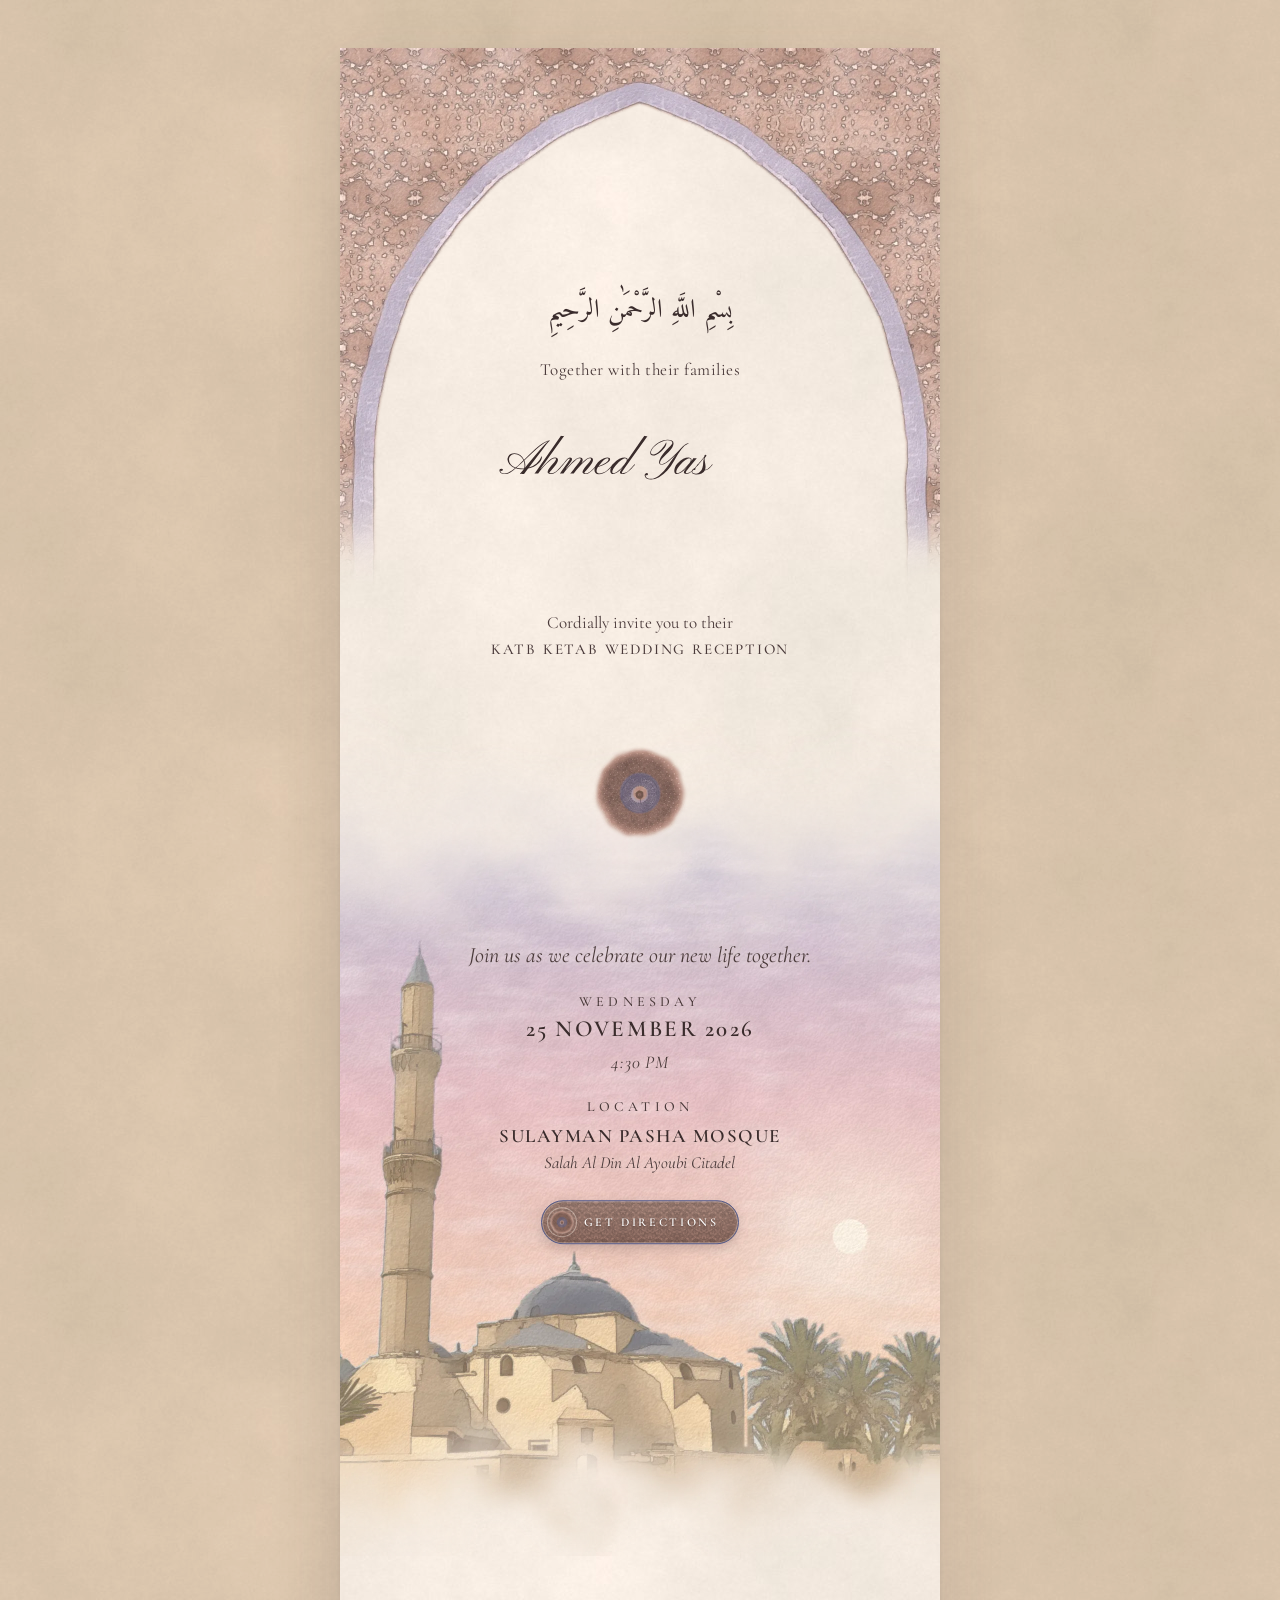
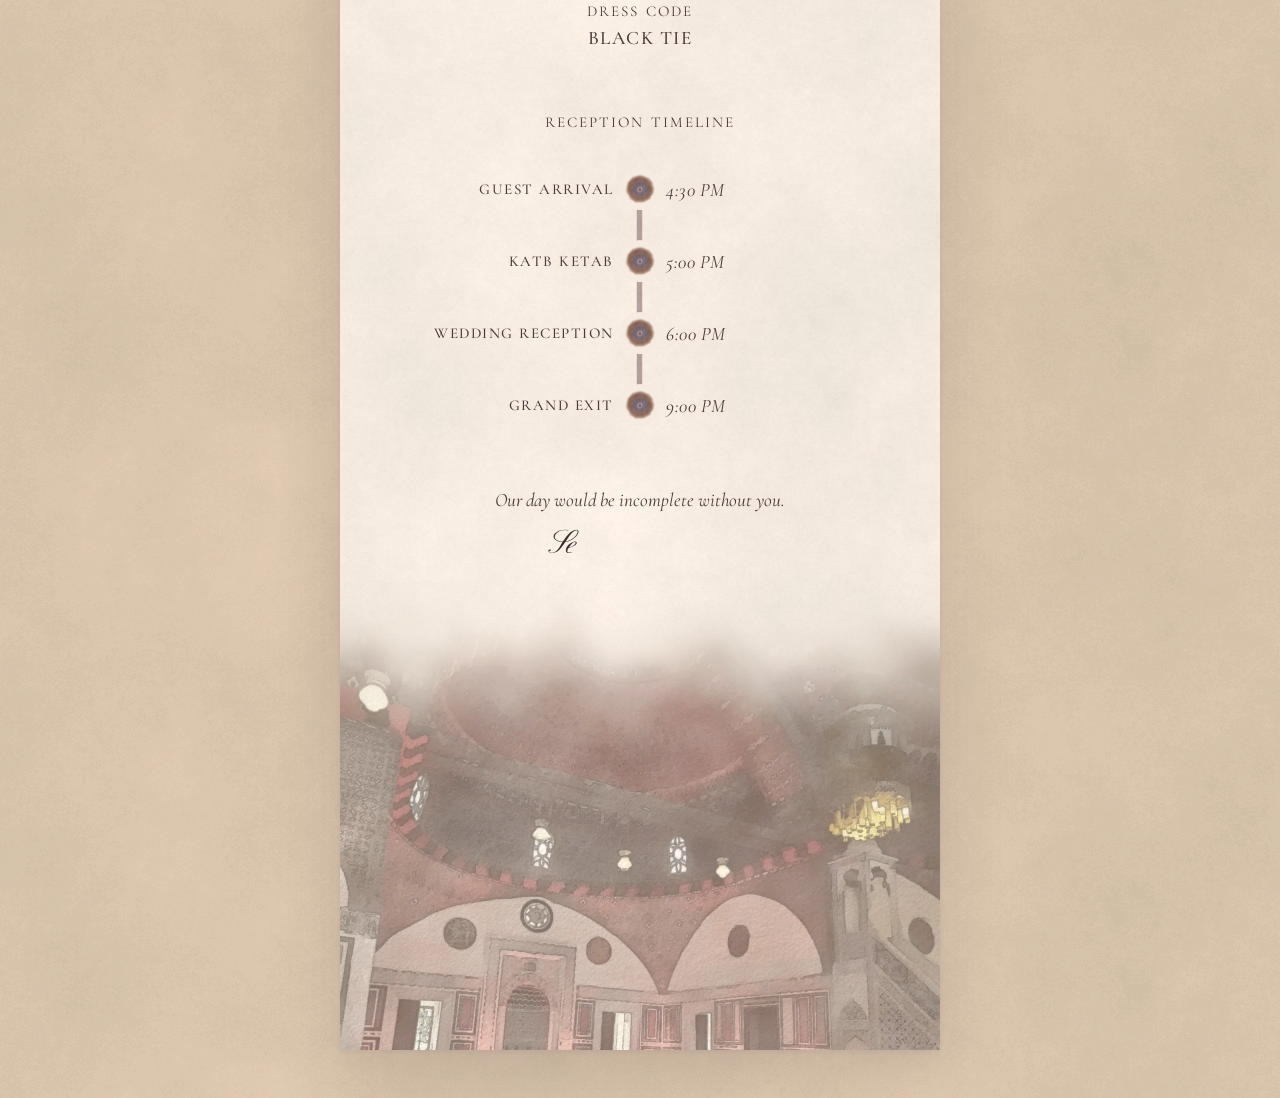
==== commit 5e226df9: "Finish mobile reveals early and preserve animation progress" ====
--- a/Friends_Invite/index.html
+++ b/Friends_Invite/index.html
@@ -35,7 +35,7 @@
 <link rel="preload" href="../shared/assets/fonts/amiri.woff2" as="font" type="font/woff2" crossorigin>
 <link rel="preload" href="../shared/assets/images/arch.webp" as="image">
 <link rel="stylesheet" href="../shared/invitation.css">
-<script src="../shared/invitation.js" defer></script>
+<script src="../shared/invitation.js?v=20261027-2" defer></script>
 </head>
 <body>
 <svg width="0" height="0" aria-hidden="true" focusable="false" style="position:absolute;pointer-events:none" xmlns="http://www.w3.org/2000/svg"><defs><filter id="ink-feather" filterUnits="userSpaceOnUse" x="-40" y="-90" width="680" height="180" color-interpolation-filters="sRGB"><feGaussianBlur stdDeviation="10"/></filter><g id="ink-wash-edge"><path fill="white" d="M-60 -1800H660V-60H-60Z"/><path fill="white" filter="url(#ink-feather)" d="M-60 -110 H660 V5.578 C658.000 6.050 652.000 7.824 648.000 8.413 C644.000 9.003 640.000 9.241 636.000 9.113 C632.000 8.985 628.000 7.783 624.000 7.645 C620.000 7.507 616.000 7.570 612.000 8.285 C608.000 8.999 604.000 11.110 600.000 11.932 C596.000 12.754 592.000 13.967 588.000 13.217 C584.000 12.467 580.000 10.068 576.000 7.432 C572.000 4.796 568.000 0.283 564.000 -2.601 C560.000 -5.485 556.000 -8.310 552.000 -9.871 C548.000 -11.432 544.000 -11.495 540.000 -11.968 C536.000 -12.442 532.000 -12.228 528.000 -12.713 C524.000 -13.198 520.000 -14.416 516.000 -14.877 C512.000 -15.339 508.000 -16.148 504.000 -15.481 C500.000 -14.814 496.000 -12.843 492.000 -10.876 C488.000 -8.909 484.000 -5.405 480.000 -3.681 C476.000 -1.957 472.000 -0.587 468.000 -0.530 C464.000 -0.473 460.000 -2.302 456.000 -3.338 C452.000 -4.374 448.000 -6.384 444.000 -6.747 C440.000 -7.111 436.000 -6.460 432.000 -5.518 C428.000 -4.577 424.000 -2.333 420.000 -1.100 C416.000 0.132 412.000 1.148 408.000 1.876 C404.000 2.603 400.000 2.358 396.000 3.265 C392.000 4.173 388.000 5.364 384.000 7.319 C380.000 9.274 376.000 12.770 372.000 14.995 C368.000 17.219 364.000 20.022 360.000 20.668 C356.000 21.314 352.000 20.386 348.000 18.870 C344.000 17.353 340.000 13.812 336.000 11.568 C332.000 9.325 328.000 6.839 324.000 5.407 C320.000 3.976 316.000 3.751 312.000 2.980 C308.000 2.209 304.000 1.907 300.000 0.782 C296.000 -0.343 292.000 -2.400 288.000 -3.770 C284.000 -5.141 280.000 -7.057 276.000 -7.441 C272.000 -7.825 268.000 -7.013 264.000 -6.073 C260.000 -5.134 256.000 -2.608 252.000 -1.805 C248.000 -1.003 244.000 -0.434 240.000 -1.257 C236.000 -2.080 232.000 -4.758 228.000 -6.744 C224.000 -8.730 220.000 -11.786 216.000 -13.172 C212.000 -14.558 208.000 -15.032 204.000 -15.060 C200.000 -15.089 196.000 -13.805 192.000 -13.345 C188.000 -12.886 184.000 -12.544 180.000 -12.303 C176.000 -12.061 172.000 -12.681 168.000 -11.898 C164.000 -11.114 160.000 -9.901 156.000 -7.602 C152.000 -5.304 148.000 -1.200 144.000 1.891 C140.000 4.983 136.000 9.018 132.000 10.946 C128.000 12.873 124.000 13.530 120.000 13.456 C116.000 13.381 112.000 11.380 108.000 10.499 C104.000 9.618 100.000 8.424 96.000 8.169 C92.000 7.914 88.000 8.764 84.000 8.971 C80.000 9.178 76.000 9.776 72.000 9.411 C68.000 9.046 64.000 7.635 60.000 6.780 C56.000 5.926 52.000 4.356 48.000 4.282 C44.000 4.208 40.000 5.200 36.000 6.336 C32.000 7.473 28.000 10.186 24.000 11.098 C20.000 12.010 16.000 12.726 12.000 11.808 C8.000 10.891 4.000 8.042 0.000 5.592 C-4.000 3.142 -8.000 -0.615 -12.000 -2.891 C-16.000 -5.167 -20.000 -6.809 -24.000 -8.063 C-28.000 -9.317 -32.000 -9.455 -36.000 -10.414 C-40.000 -11.374 -44.000 -12.570 -48.000 -13.820 C-52.000 -15.069 -58.000 -17.229 -60.000 -17.911 Z"/></g></defs></svg>
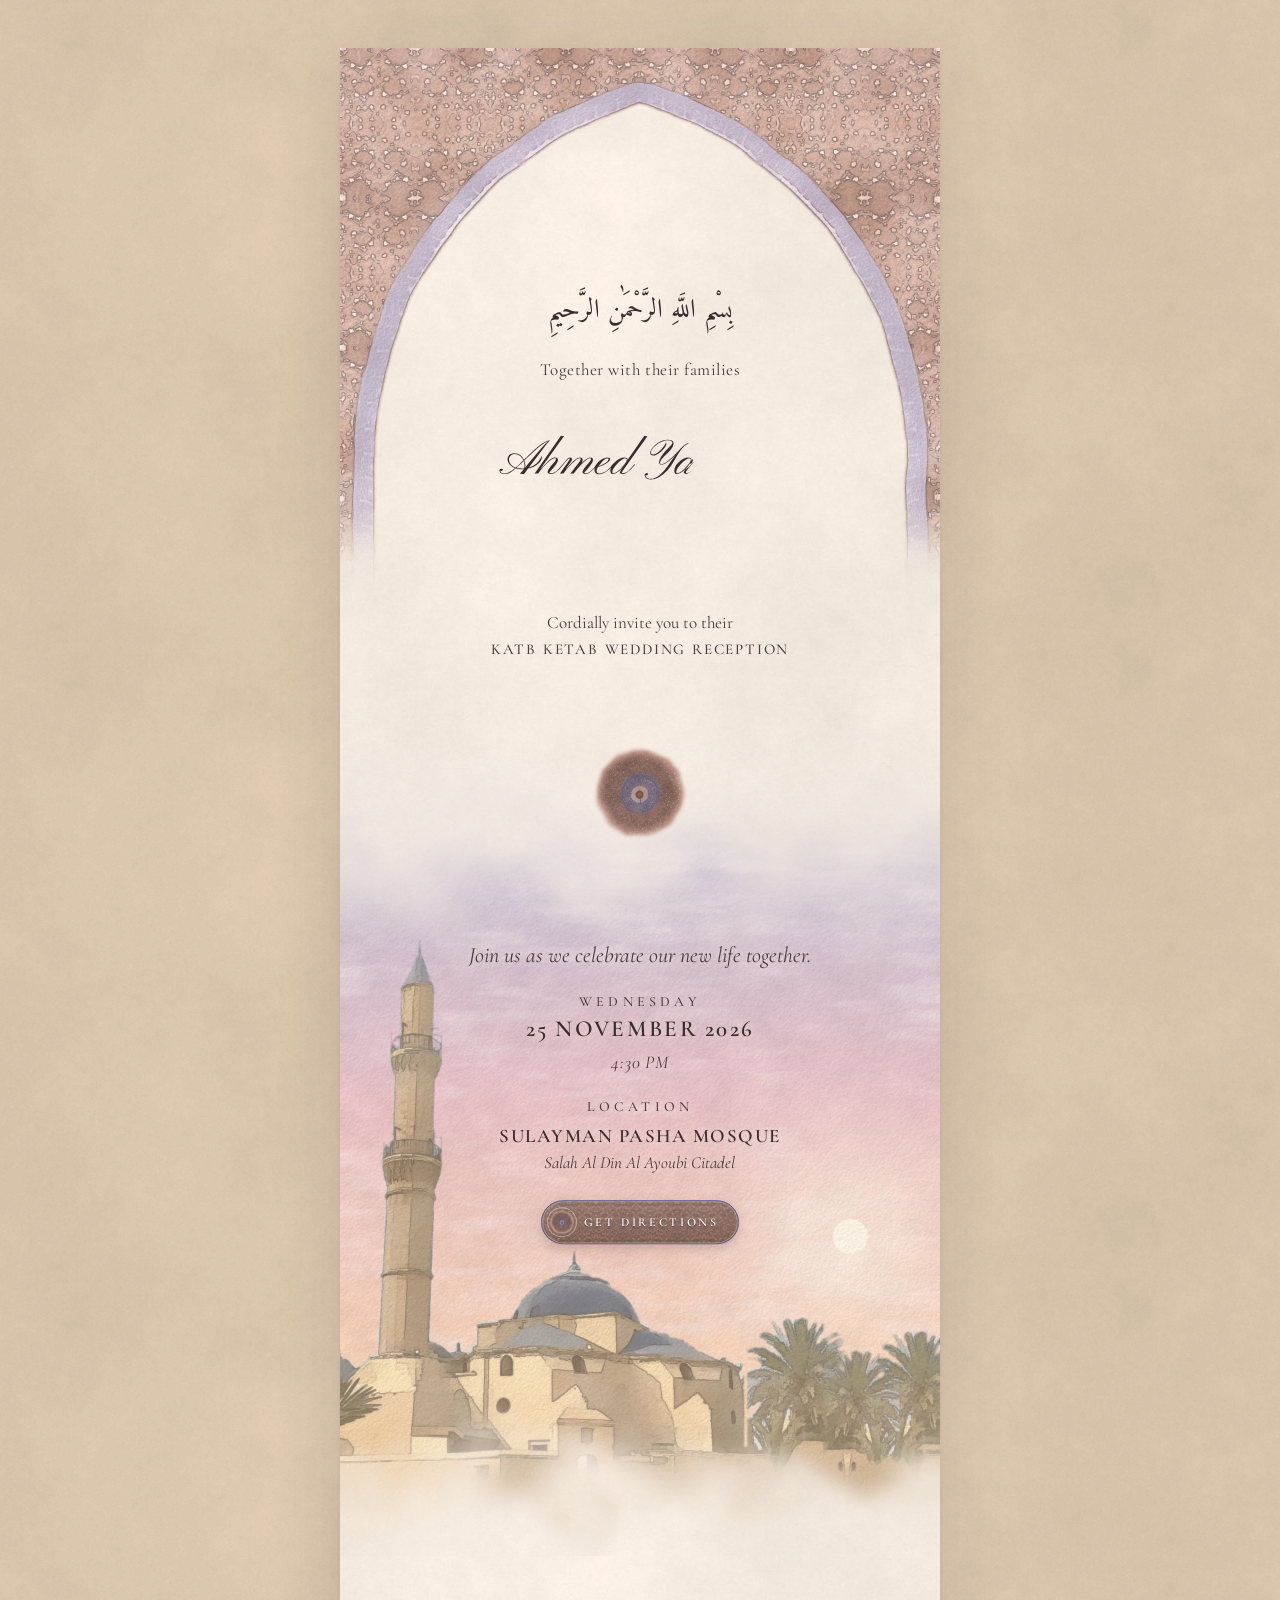
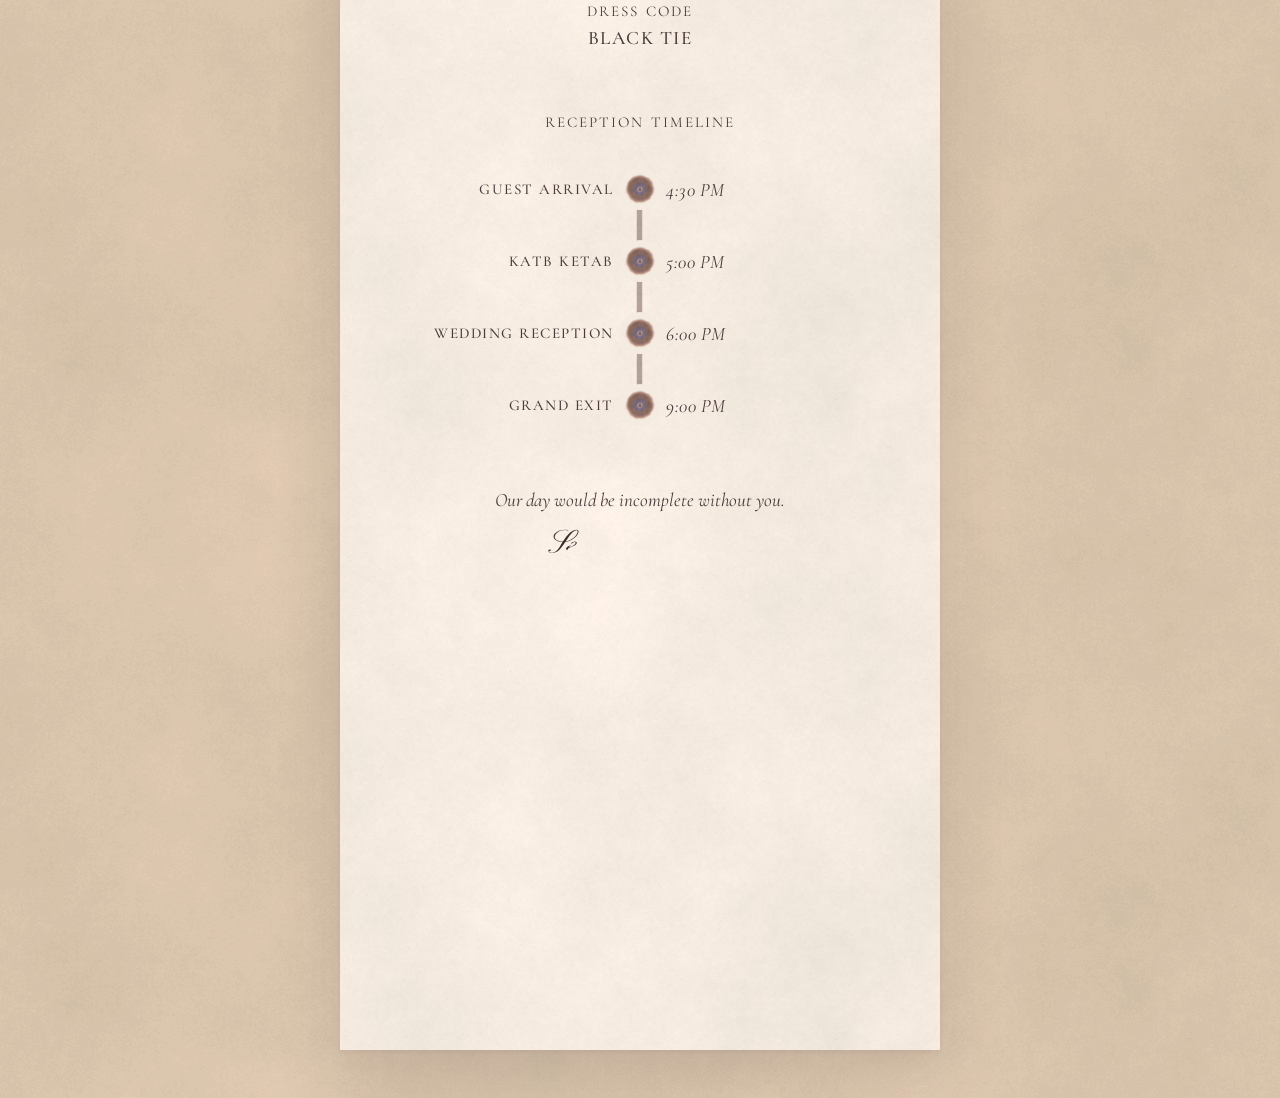
==== commit bd1d8941: "Reveal closing illustration visibly after entering viewport" ====
--- a/Friends_Invite/index.html
+++ b/Friends_Invite/index.html
@@ -35,7 +35,7 @@
 <link rel="preload" href="../shared/assets/fonts/amiri.woff2" as="font" type="font/woff2" crossorigin>
 <link rel="preload" href="../shared/assets/images/arch.webp" as="image">
 <link rel="stylesheet" href="../shared/invitation.css">
-<script src="../shared/invitation.js?v=20261027-2" defer></script>
+<script src="../shared/invitation.js?v=20261027-3" defer></script>
 </head>
 <body>
 <svg width="0" height="0" aria-hidden="true" focusable="false" style="position:absolute;pointer-events:none" xmlns="http://www.w3.org/2000/svg"><defs><filter id="ink-feather" filterUnits="userSpaceOnUse" x="-40" y="-90" width="680" height="180" color-interpolation-filters="sRGB"><feGaussianBlur stdDeviation="10"/></filter><g id="ink-wash-edge"><path fill="white" d="M-60 -1800H660V-60H-60Z"/><path fill="white" filter="url(#ink-feather)" d="M-60 -110 H660 V5.578 C658.000 6.050 652.000 7.824 648.000 8.413 C644.000 9.003 640.000 9.241 636.000 9.113 C632.000 8.985 628.000 7.783 624.000 7.645 C620.000 7.507 616.000 7.570 612.000 8.285 C608.000 8.999 604.000 11.110 600.000 11.932 C596.000 12.754 592.000 13.967 588.000 13.217 C584.000 12.467 580.000 10.068 576.000 7.432 C572.000 4.796 568.000 0.283 564.000 -2.601 C560.000 -5.485 556.000 -8.310 552.000 -9.871 C548.000 -11.432 544.000 -11.495 540.000 -11.968 C536.000 -12.442 532.000 -12.228 528.000 -12.713 C524.000 -13.198 520.000 -14.416 516.000 -14.877 C512.000 -15.339 508.000 -16.148 504.000 -15.481 C500.000 -14.814 496.000 -12.843 492.000 -10.876 C488.000 -8.909 484.000 -5.405 480.000 -3.681 C476.000 -1.957 472.000 -0.587 468.000 -0.530 C464.000 -0.473 460.000 -2.302 456.000 -3.338 C452.000 -4.374 448.000 -6.384 444.000 -6.747 C440.000 -7.111 436.000 -6.460 432.000 -5.518 C428.000 -4.577 424.000 -2.333 420.000 -1.100 C416.000 0.132 412.000 1.148 408.000 1.876 C404.000 2.603 400.000 2.358 396.000 3.265 C392.000 4.173 388.000 5.364 384.000 7.319 C380.000 9.274 376.000 12.770 372.000 14.995 C368.000 17.219 364.000 20.022 360.000 20.668 C356.000 21.314 352.000 20.386 348.000 18.870 C344.000 17.353 340.000 13.812 336.000 11.568 C332.000 9.325 328.000 6.839 324.000 5.407 C320.000 3.976 316.000 3.751 312.000 2.980 C308.000 2.209 304.000 1.907 300.000 0.782 C296.000 -0.343 292.000 -2.400 288.000 -3.770 C284.000 -5.141 280.000 -7.057 276.000 -7.441 C272.000 -7.825 268.000 -7.013 264.000 -6.073 C260.000 -5.134 256.000 -2.608 252.000 -1.805 C248.000 -1.003 244.000 -0.434 240.000 -1.257 C236.000 -2.080 232.000 -4.758 228.000 -6.744 C224.000 -8.730 220.000 -11.786 216.000 -13.172 C212.000 -14.558 208.000 -15.032 204.000 -15.060 C200.000 -15.089 196.000 -13.805 192.000 -13.345 C188.000 -12.886 184.000 -12.544 180.000 -12.303 C176.000 -12.061 172.000 -12.681 168.000 -11.898 C164.000 -11.114 160.000 -9.901 156.000 -7.602 C152.000 -5.304 148.000 -1.200 144.000 1.891 C140.000 4.983 136.000 9.018 132.000 10.946 C128.000 12.873 124.000 13.530 120.000 13.456 C116.000 13.381 112.000 11.380 108.000 10.499 C104.000 9.618 100.000 8.424 96.000 8.169 C92.000 7.914 88.000 8.764 84.000 8.971 C80.000 9.178 76.000 9.776 72.000 9.411 C68.000 9.046 64.000 7.635 60.000 6.780 C56.000 5.926 52.000 4.356 48.000 4.282 C44.000 4.208 40.000 5.200 36.000 6.336 C32.000 7.473 28.000 10.186 24.000 11.098 C20.000 12.010 16.000 12.726 12.000 11.808 C8.000 10.891 4.000 8.042 0.000 5.592 C-4.000 3.142 -8.000 -0.615 -12.000 -2.891 C-16.000 -5.167 -20.000 -6.809 -24.000 -8.063 C-28.000 -9.317 -32.000 -9.455 -36.000 -10.414 C-40.000 -11.374 -44.000 -12.570 -48.000 -13.820 C-52.000 -15.069 -58.000 -17.229 -60.000 -17.911 Z"/></g></defs></svg>
@@ -93,7 +93,7 @@
 <p data-reveal>Our day would be incomplete without you.</p>
 <p class="signoff" data-handwriting><span class="sr-only">See you there :)</span><svg class="name-svg signature-svg" viewBox="0 0 1106.12 230" aria-hidden="true" focusable="false" xmlns="http://www.w3.org/2000/svg"><g data-letter="S" transform="translate(14.00 0)"><defs><mask id="pen-signoff-0" maskUnits="userSpaceOnUse" x="-70" y="0" width="350" height="330"><path data-pen fill="none" stroke="white" stroke-width="13" stroke-linecap="round" stroke-linejoin="round" d="M116 68 C82 51 22 82 34 112 C47 151 138 139 168 96 C197 48 142 60 121 89"/><path data-pen fill="none" stroke="white" stroke-width="23" stroke-linecap="round" stroke-linejoin="round" d="M142 71 C108 95 84 142 60 174 C35 207 8 203 3 191"/><path data-pen fill="none" stroke="white" stroke-width="11" stroke-linecap="round" stroke-linejoin="round" d="M3 191 C-5 179 9 176 10 184"/></mask></defs><path class="letter-fill" d="M22.46 200.2Q11.82 200.2 5.91 196.29Q0 192.38 0 186.82Q0 182.52 3.03 180.62Q6.05 178.71 9.08 178.71Q10.74 178.71 12.35 179.79Q13.96 180.86 13.96 183.2Q13.96 185.06 12.3 186.57Q10.64 188.09 8.4 188.09Q5.47 188.09 3.91 187.11V187.6Q3.91 191.89 8.84 194.87Q13.77 197.85 20.9 197.85Q31.35 197.85 39.75 192.63Q48.14 187.4 55.27 178.81Q62.4 170.21 68.8 159.77Q75.2 149.32 81.54 138.77L83.5 135.55Q68.07 134.96 55.91 130.91Q43.75 126.86 36.96 119.82Q30.18 112.79 30.76 103.52Q31.25 94.82 37.01 87.45Q42.77 80.08 52.39 74.66Q62.01 69.24 74.17 66.21Q86.33 63.18 99.71 63.18Q106.93 63.18 112.35 64.55Q117.77 65.92 117.77 67.29Q117.77 67.68 116.6 67.68Q115.92 67.68 115.28 67.53Q114.65 67.38 113.87 67.29Q110.74 66.5 107.47 65.97Q104.2 65.43 99.61 65.43Q88.28 65.43 77.39 68.31Q66.5 71.19 57.57 76.46Q48.63 81.74 43.21 89.06Q37.79 96.39 37.3 105.37Q36.91 111.23 41.94 117.48Q46.97 123.73 57.71 128.12Q68.46 132.52 85.06 133.11Q108.4 96.39 127.93 79.79Q147.46 63.18 165.04 63.18Q170.9 63.18 174.32 66.31Q177.73 69.43 177.44 75.29Q177.05 82.81 170.85 92.19Q164.65 101.56 154 110.55Q143.36 119.53 129.49 126.17Q115.62 132.81 99.71 134.86Q91.41 147.66 82.81 159.42Q74.22 171.19 64.89 180.37Q55.57 189.55 45.07 194.87Q34.57 200.2 22.46 200.2ZM101.56 132.13Q115.62 129.79 128.22 123.39Q140.82 116.99 150.59 108.5Q160.35 100 166.06 91.11Q171.78 82.23 172.17 74.9Q172.66 69.63 170.12 67.58Q167.58 65.53 164.94 65.62Q152.83 66.02 139.21 80.27Q125.59 94.53 108.5 121.39Q106.74 124.12 104.98 126.76Q103.22 129.39 101.56 132.13Z"/></g><g data-letter="e" transform="translate(116.83 0)"><defs><mask id="pen-signoff-1" maskUnits="userSpaceOnUse" x="-70" y="0" width="350" height="330"><path data-pen fill="none" stroke="white" stroke-width="18" stroke-linecap="round" stroke-linejoin="round" d="M9 173 C58 154 69 139 56 135 C34 125 0 164 6 190 C14 217 55 191 77 161"/></mask></defs><path class="letter-fill" d="M18.07 200.59Q8.5 200.59 4.39 195.61Q0.29 190.62 0.1 183.4Q0 178.12 2.25 171.68Q4.49 165.23 6.93 161.82Q14.16 151.76 22.56 145.41Q30.96 139.06 39.01 136.08Q47.07 133.11 53.22 133.11Q59.18 133.11 61.57 135.06Q63.96 137.01 64.06 139.55Q64.36 143.36 60.01 148.39Q55.66 153.42 44.82 159.28Q33.98 165.14 14.55 171.58Q11.13 177.05 9.96 181.01Q8.79 184.96 8.79 188.09Q8.79 192.68 11.87 195.21Q14.94 197.75 19.14 197.75Q28.32 197.75 36.38 194.29Q44.43 190.82 51.12 185.55Q57.81 180.27 62.89 174.85Q67.97 169.43 71.19 165.38Q74.41 161.33 75.49 160.35L77.54 162.01Q76.07 163.28 72.61 167.58Q69.14 171.88 63.82 177.44Q58.5 183.01 51.56 188.28Q44.63 193.55 36.18 197.07Q27.73 200.59 18.07 200.59ZM16.8 168.16Q35.74 161.52 46.68 154.44Q57.62 147.36 57.62 140.92Q57.62 135.45 52.54 135.45Q46 135.45 38.38 142.48Q30.76 149.51 20.61 162.89Q18.46 165.62 16.8 168.16Z"/></g><g data-letter="e" transform="translate(181.38 0)"><defs><mask id="pen-signoff-2" maskUnits="userSpaceOnUse" x="-70" y="0" width="350" height="330"><path data-pen fill="none" stroke="white" stroke-width="18" stroke-linecap="round" stroke-linejoin="round" d="M9 173 C58 154 69 139 56 135 C34 125 0 164 6 190 C14 217 55 191 77 161"/></mask></defs><path class="letter-fill" d="M18.07 200.59Q8.5 200.59 4.39 195.61Q0.29 190.62 0.1 183.4Q0 178.12 2.25 171.68Q4.49 165.23 6.93 161.82Q14.16 151.76 22.56 145.41Q30.96 139.06 39.01 136.08Q47.07 133.11 53.22 133.11Q59.18 133.11 61.57 135.06Q63.96 137.01 64.06 139.55Q64.36 143.36 60.01 148.39Q55.66 153.42 44.82 159.28Q33.98 165.14 14.55 171.58Q11.13 177.05 9.96 181.01Q8.79 184.96 8.79 188.09Q8.79 192.68 11.87 195.21Q14.94 197.75 19.14 197.75Q28.32 197.75 36.38 194.29Q44.43 190.82 51.12 185.55Q57.81 180.27 62.89 174.85Q67.97 169.43 71.19 165.38Q74.41 161.33 75.49 160.35L77.54 162.01Q76.07 163.28 72.61 167.58Q69.14 171.88 63.82 177.44Q58.5 183.01 51.56 188.28Q44.63 193.55 36.18 197.07Q27.73 200.59 18.07 200.59ZM16.8 168.16Q35.74 161.52 46.68 154.44Q57.62 147.36 57.62 140.92Q57.62 135.45 52.54 135.45Q46 135.45 38.38 142.48Q30.76 149.51 20.61 162.89Q18.46 165.62 16.8 168.16Z"/></g><g data-letter="y" transform="translate(295.05 0)"><defs><mask id="pen-signoff-4" maskUnits="userSpaceOnUse" x="-70" y="0" width="350" height="330"><path data-pen fill="none" stroke="white" stroke-width="21" stroke-linecap="round" stroke-linejoin="round" d="M45 135 L5 180 C-13 212 26 198 83 144"/><path data-pen fill="none" stroke="white" stroke-width="21" stroke-linecap="round" stroke-linejoin="round" d="M93 135 C46 191 8 249 -21 267"/><path data-pen fill="none" stroke="white" stroke-width="12" stroke-linecap="round" stroke-linejoin="round" d="M-21 267 C-57 290 -69 264 -19 239 C23 219 68 194 99 162"/></mask></defs><path class="letter-fill" d="M-45.7 276.86Q-49.9 276.86 -52.05 274.71Q-54.2 272.56 -54.2 270.31Q-54.2 265.04 -48.1 258.64Q-41.99 252.25 -26.9 243.85Q-11.82 235.45 14.94 224.22Q23.05 214.36 32.81 201.86Q42.58 189.36 54.69 173.83L53.61 173.44Q48.14 179.3 39.89 185.5Q31.64 191.7 22.66 195.95Q13.67 200.2 5.76 200.2Q-5.18 200.2 -5.18 192.09Q-5.18 188.57 -3.96 184.91Q-2.73 181.25 0.83 175.39Q4.39 169.53 11.52 159.47Q16.02 154 22.31 147.56Q28.61 141.11 35.94 133.69Q39.06 133.98 40.58 134.13Q42.09 134.28 44.34 134.28Q48.63 134.28 51.27 133.98Q44.53 140.04 40.48 144.29Q36.43 148.54 33.15 152.39Q29.88 156.25 25.29 161.13Q23.05 163.67 19.14 167.97Q15.23 172.27 11.18 177.1Q7.13 181.93 4.35 186.23Q1.56 190.53 1.56 193.16Q1.56 196.39 3.32 197.02Q5.08 197.66 6.54 197.66Q15.33 197.66 24.66 192.63Q33.98 187.6 42.58 179.93Q51.17 172.27 57.71 164.26Q67.68 153.32 73.68 146.09Q79.69 138.87 83.59 133.98Q84.67 134.18 86.33 134.42Q87.99 134.67 89.65 134.67Q90.92 134.67 93.16 134.57Q95.41 134.47 96.68 134.28L62.7 176.17Q53.42 188.77 45.46 199.32Q37.5 209.86 30.57 218.65Q44.04 212.21 53.17 206.49Q62.3 200.78 69.34 194.48Q76.37 188.18 83.4 179.98Q90.43 171.78 99.8 160.35L101.86 162.01Q93.75 171.78 87.35 179.1Q80.96 186.43 75.1 192.19Q69.24 197.95 62.6 202.88Q55.96 207.81 47.46 212.6Q38.96 217.38 27.15 222.95Q13.38 240.33 3.27 250.98Q-6.84 261.62 -14.84 267.24Q-22.85 272.85 -30.18 274.85Q-37.5 276.86 -45.7 276.86ZM-45.31 274.22Q-39.84 274.22 -34.57 272.27Q-29.3 270.31 -23 265.38Q-16.7 260.45 -8.35 251.46Q0 242.48 11.52 228.42Q-10.74 237.89 -24.56 245.31Q-38.38 252.73 -44.73 258.74Q-51.07 264.75 -51.07 270.31Q-51.07 271.39 -49.71 272.8Q-48.34 274.22 -45.31 274.22Z"/></g><g data-letter="o" transform="translate(383.92 0)"><defs><mask id="pen-signoff-5" maskUnits="userSpaceOnUse" x="-70" y="0" width="350" height="330"><path data-pen fill="none" stroke="white" stroke-width="19" stroke-linecap="round" stroke-linejoin="round" d="M61 139 C41 116 -11 174 10 194 C38 215 77 145 59 136"/><path data-pen fill="none" stroke="white" stroke-width="12" stroke-linecap="round" stroke-linejoin="round" d="M59 167 C35 189 62 195 85 161"/></mask></defs><path class="letter-fill" d="M16.6 200.2Q8.4 200.2 4.49 196.44Q0.59 192.68 0.1 187.21Q-0.2 180.57 2.88 172.95Q5.96 165.33 9.57 160.16Q14.36 153.42 21.19 147.22Q28.03 141.02 36.18 137.06Q44.34 133.11 52.93 133.11Q58.11 133.11 61.87 135.79Q65.62 138.48 66.02 144.34Q66.5 152.64 62.79 161.77Q59.08 170.9 52.73 178.71Q53.42 181.54 57.13 181.54Q60.74 181.54 65.04 178.66Q69.34 175.78 73.39 171.88Q77.44 167.97 80.37 164.65Q83.3 161.33 84.28 160.35L86.43 162.01Q84.57 163.77 81.15 167.43Q77.73 171.09 73.58 174.95Q69.43 178.81 65.09 181.54Q60.74 184.28 56.93 184.28Q52.25 184.28 50.59 181.35Q43.36 189.55 34.33 194.87Q25.29 200.2 16.6 200.2ZM19.14 197.27Q22.56 197.27 27.05 195.31Q31.54 193.36 36.04 190.14Q43.55 184.77 49.61 177.54V177.15Q49.61 171.09 52.78 167.53Q55.96 163.96 58.98 162.99Q63.77 153.03 63.28 145.12Q62.99 140.33 60.79 138.48Q58.59 136.62 55.96 136.62Q50.29 136.62 42.04 143.31Q33.79 150 23.63 162.6Q16.41 171.68 13.53 177.93Q10.64 184.18 11.04 188.77Q11.04 191.41 12.84 194.34Q14.65 197.27 19.14 197.27Z"/></g><g data-letter="u" transform="translate(457.36 0)"><defs><mask id="pen-signoff-6" maskUnits="userSpaceOnUse" x="-70" y="0" width="350" height="330"><path data-pen fill="none" stroke="white" stroke-width="21" stroke-linecap="round" stroke-linejoin="round" d="M38 135 L0 180 C-21 212 25 196 80 142 M84 135 L44 183 C27 212 64 199 99 161"/></mask></defs><path class="letter-fill" d="M6.15 200.2Q-0.2 200.2 -2.93 197.07Q-5.66 193.95 -5.76 190.33Q-6.15 183.11 -0.34 174.61Q5.47 166.11 16.31 153.42Q20.12 148.93 24.27 143.75Q28.42 138.57 32.91 133.69Q36.23 134.28 40.72 134.28Q42.09 134.28 44.53 134.18Q46.97 134.08 47.75 133.98Q39.45 142.87 31.15 152.73Q22.85 162.6 16.31 170.61Q14.16 173.24 10.74 177.2Q7.32 181.15 4.74 185.6Q2.15 190.04 2.25 194.24Q2.25 195.61 3.22 196.68Q4.2 197.75 6.93 197.75Q8.89 197.75 13.04 196.48Q17.19 195.21 21.88 192.19Q28.42 187.79 36.72 180.13Q45.02 172.46 54.79 160.35Q56.93 157.71 58.3 156.05Q59.67 154.39 60.84 153.03Q64.26 148.83 68.26 144.04Q72.27 139.26 76.95 133.69Q80.08 133.98 81.35 134.13Q82.62 134.28 84.77 134.28Q89.36 134.28 91.8 133.98Q86.04 140.23 78.66 149.12Q71.29 158.01 64.06 166.94Q56.84 175.88 51.37 182.62Q46.68 188.09 45.46 190.09Q44.24 192.09 44.24 193.95Q44.34 195.12 45.07 196.29Q45.8 197.46 49.32 197.46Q54.49 197.46 60.6 194.04Q66.7 190.62 72.71 185.5Q78.71 180.37 83.94 175Q89.16 169.63 92.77 165.53Q96.39 161.43 97.46 160.35L99.41 162.01Q98.24 163.28 94.48 167.48Q90.72 171.68 85.25 177.2Q79.79 182.71 73.49 187.99Q67.19 193.26 60.74 196.73Q54.3 200.2 48.63 200.2Q44.73 200.2 42.09 198Q39.45 195.8 39.36 191.89Q39.26 188.38 40.38 184.57Q41.5 180.76 44.24 175.98Q32.03 189.16 22.36 195.02Q17.38 198.05 13.28 199.12Q9.18 200.2 6.15 200.2Z"/></g><g data-letter="t" transform="translate(592.91 0)"><defs><mask id="pen-signoff-8" maskUnits="userSpaceOnUse" x="-70" y="0" width="350" height="330"><path data-pen fill="none" stroke="white" stroke-width="21" stroke-linecap="round" stroke-linejoin="round" d="M69 90 L5 180 C-15 214 24 200 54 161"/><path data-pen fill="none" stroke="white" stroke-width="11" stroke-linecap="round" stroke-linejoin="round" d="M32 115 H83"/></mask></defs><path class="letter-fill" d="M4.1 200.2Q-1.27 200.2 -3.96 198.05Q-6.64 195.9 -6.64 192.58Q-6.64 189.94 -5.96 187.35Q-5.27 184.77 -3.03 180.76Q-0.78 176.76 3.81 169.97Q8.4 163.18 16.21 152.15L41.41 116.7H33.69Q30.76 116.7 30.76 115.43Q30.76 113.87 34.47 113.87H43.36L61.43 88.48Q62.7 88.67 64.79 88.82Q66.89 88.96 70.8 88.87Q72.75 88.87 75 88.48L56.15 113.87H81.35Q84.08 113.87 84.08 115.23Q84.08 116.7 81.64 116.7H54L28.22 151.46Q19.04 163.77 13.48 171.68Q7.91 179.59 5.03 184.18Q2.15 188.77 1.12 191.02Q0.1 193.26 0.1 194.34Q0.1 197.27 4.98 197.46Q11.72 197.36 18.9 193.02Q26.07 188.67 32.71 182.37Q39.36 176.07 44.63 169.97Q49.9 163.87 52.83 160.35L54.98 162.01Q52.15 165.33 46.68 171.58Q41.21 177.83 34.13 184.42Q27.05 191.02 19.34 195.61Q11.62 200.2 4.1 200.2Z"/></g><g data-letter="h" transform="translate(634.80 0)"><defs><mask id="pen-signoff-9" maskUnits="userSpaceOnUse" x="-70" y="0" width="350" height="330"><path data-pen fill="none" stroke="white" stroke-width="21" stroke-linecap="round" stroke-linejoin="round" d="M100 45 L-6 200"/><path data-pen fill="none" stroke="white" stroke-width="20" stroke-linecap="round" stroke-linejoin="round" d="M-5 197 C25 159 68 125 75 137 C84 144 48 179 45 190 C36 214 76 196 100 162"/></mask></defs><path class="letter-fill" d="M50.78 200.2Q46.29 200.2 42.04 198.14Q37.79 196.09 37.79 192.68Q37.79 190.04 39.01 186.47Q40.23 182.91 44.63 176.66Q49.02 170.41 58.59 159.67Q66.31 150.98 69.24 146.19Q72.17 141.41 72.17 139.06Q72.17 137.7 71.24 136.62Q70.31 135.55 67.58 135.55Q65.33 135.55 61.47 136.82Q57.62 138.09 53.03 141.11Q45.31 146.39 33.89 157.37Q22.46 168.36 8.11 186.23L-0.88 198.14Q-2.44 197.85 -3.81 197.75Q-5.18 197.66 -6.54 197.66Q-10.06 197.66 -12.45 198Q-14.84 198.34 -15.92 198.63L92.19 44.24Q93.46 44.34 95.56 44.53Q97.66 44.73 101.56 44.63Q102.34 44.63 103.42 44.48Q104.49 44.34 105.76 44.24L8.89 178.71L9.38 179.79Q24.32 162.6 34.77 152.78Q45.21 142.97 52.15 138.28Q57.03 135.16 61.18 134.13Q65.33 133.11 68.46 133.11Q74.8 133.11 77.49 136.18Q80.18 139.26 79.98 142.97Q79.79 146.88 77.34 152.29Q74.9 157.71 68.9 165.77Q62.89 173.83 51.95 185.64Q47.07 190.92 46.04 192.43Q45.02 193.95 45.02 195.21Q45.02 196.19 47.17 196.83Q49.32 197.46 51.95 197.46Q58.11 197.46 64.4 194.04Q70.7 190.62 76.56 185.45Q82.42 180.27 87.21 174.9Q91.99 169.53 95.26 165.48Q98.54 161.43 99.51 160.35L101.66 162.01Q100.39 163.28 97.02 167.53Q93.65 171.78 88.57 177.29Q83.5 182.81 77.34 188.04Q71.19 193.26 64.4 196.73Q57.62 200.2 50.78 200.2Z"/></g><g data-letter="e" transform="translate(723.47 0)"><defs><mask id="pen-signoff-10" maskUnits="userSpaceOnUse" x="-70" y="0" width="350" height="330"><path data-pen fill="none" stroke="white" stroke-width="18" stroke-linecap="round" stroke-linejoin="round" d="M9 173 C58 154 69 139 56 135 C34 125 0 164 6 190 C14 217 55 191 77 161"/></mask></defs><path class="letter-fill" d="M18.07 200.59Q8.5 200.59 4.39 195.61Q0.29 190.62 0.1 183.4Q0 178.12 2.25 171.68Q4.49 165.23 6.93 161.82Q14.16 151.76 22.56 145.41Q30.96 139.06 39.01 136.08Q47.07 133.11 53.22 133.11Q59.18 133.11 61.57 135.06Q63.96 137.01 64.06 139.55Q64.36 143.36 60.01 148.39Q55.66 153.42 44.82 159.28Q33.98 165.14 14.55 171.58Q11.13 177.05 9.96 181.01Q8.79 184.96 8.79 188.09Q8.79 192.68 11.87 195.21Q14.94 197.75 19.14 197.75Q28.32 197.75 36.38 194.29Q44.43 190.82 51.12 185.55Q57.81 180.27 62.89 174.85Q67.97 169.43 71.19 165.38Q74.41 161.33 75.49 160.35L77.54 162.01Q76.07 163.28 72.61 167.58Q69.14 171.88 63.82 177.44Q58.5 183.01 51.56 188.28Q44.63 193.55 36.18 197.07Q27.73 200.59 18.07 200.59ZM16.8 168.16Q35.74 161.52 46.68 154.44Q57.62 147.36 57.62 140.92Q57.62 135.45 52.54 135.45Q46 135.45 38.38 142.48Q30.76 149.51 20.61 162.89Q18.46 165.62 16.8 168.16Z"/></g><g data-letter="r" transform="translate(788.02 0)"><defs><mask id="pen-signoff-11" maskUnits="userSpaceOnUse" x="-70" y="0" width="350" height="330"><path data-pen fill="none" stroke="white" stroke-width="14" stroke-linecap="round" stroke-linejoin="round" d="M3 170 Q22 152 28 129 Q30 119 26 131 Q21 142 59 147"/><path data-pen fill="none" stroke="white" stroke-width="22" stroke-linecap="round" stroke-linejoin="round" d="M59 147 C39 164 11 192 26 197 C41 202 65 180 78 161"/></mask></defs><path class="letter-fill" d="M26.56 200.2Q21.09 200.2 17.68 197.41Q14.26 194.63 14.26 190.14Q14.26 182.32 25.68 171.29Q37.11 160.25 56.64 147.17Q46.68 145.51 39.5 143.85Q32.32 142.19 28.03 140.23Q26.07 144.14 22.36 149.8Q18.65 155.47 12.89 162.01Q8.98 166.6 7.03 168.46Q5.08 170.31 4.35 170.65Q3.61 171 3.52 171.19Q3.22 171.29 3.17 170.61Q3.12 169.92 3.22 169.53Q3.22 169.14 4.69 167.68Q6.15 166.21 10.84 160.35Q15.72 154.2 19.53 148.63Q23.34 143.07 25.39 138.87Q21.88 136.62 21.29 133.89Q20.51 129.2 23.14 125.39Q25.78 121.58 29.98 121.58Q35.16 121.58 35.16 126.07Q35.16 128.32 34.28 129.88Q33.4 131.45 32.52 132.91Q30.76 134.96 30.76 138.09Q30.76 139.06 34.13 140.19Q37.5 141.31 42.43 142.33Q47.36 143.36 52.15 144.09Q56.93 144.82 59.67 145.02Q61.52 145.12 61.96 145.65Q62.4 146.19 62.4 146.48Q62.4 147.46 59.57 149.71Q54.2 153.81 48.54 159.62Q42.87 165.43 37.99 171.63Q33.11 177.83 30.08 183.3Q27.05 188.77 27.05 192.29Q27.05 196.88 30.76 196.88Q35.55 196.88 41.21 193.65Q46.88 190.43 52.69 185.55Q58.5 180.66 63.62 175.44Q68.75 170.21 72.46 166.06Q76.17 161.91 77.64 160.35L79.59 162.01Q77.44 164.06 73.49 168.51Q69.53 172.95 64.26 178.37Q58.98 183.79 52.78 188.77Q46.58 193.75 39.94 196.97Q33.3 200.2 26.56 200.2Z"/></g><g data-letter="e" transform="translate(854.62 0)"><defs><mask id="pen-signoff-12" maskUnits="userSpaceOnUse" x="-70" y="0" width="350" height="330"><path data-pen fill="none" stroke="white" stroke-width="18" stroke-linecap="round" stroke-linejoin="round" d="M9 173 C58 154 69 139 56 135 C34 125 0 164 6 190 C14 217 55 191 77 161"/></mask></defs><path class="letter-fill" d="M18.07 200.59Q8.5 200.59 4.39 195.61Q0.29 190.62 0.1 183.4Q0 178.12 2.25 171.68Q4.49 165.23 6.93 161.82Q14.16 151.76 22.56 145.41Q30.96 139.06 39.01 136.08Q47.07 133.11 53.22 133.11Q59.18 133.11 61.57 135.06Q63.96 137.01 64.06 139.55Q64.36 143.36 60.01 148.39Q55.66 153.42 44.82 159.28Q33.98 165.14 14.55 171.58Q11.13 177.05 9.96 181.01Q8.79 184.96 8.79 188.09Q8.79 192.68 11.87 195.21Q14.94 197.75 19.14 197.75Q28.32 197.75 36.38 194.29Q44.43 190.82 51.12 185.55Q57.81 180.27 62.89 174.85Q67.97 169.43 71.19 165.38Q74.41 161.33 75.49 160.35L77.54 162.01Q76.07 163.28 72.61 167.58Q69.14 171.88 63.82 177.44Q58.5 183.01 51.56 188.28Q44.63 193.55 36.18 197.07Q27.73 200.59 18.07 200.59ZM16.8 168.16Q35.74 161.52 46.68 154.44Q57.62 147.36 57.62 140.92Q57.62 135.45 52.54 135.45Q46 135.45 38.38 142.48Q30.76 149.51 20.61 162.89Q18.46 165.62 16.8 168.16Z"/></g><g data-letter=":" transform="translate(968.30 0)"><defs><mask id="pen-signoff-14" maskUnits="userSpaceOnUse" x="-70" y="0" width="350" height="330"><path data-pen fill="none" stroke="white" stroke-width="22" stroke-linecap="round" stroke-linejoin="round" d="M41 144 L42 144"/><path data-pen fill="none" stroke="white" stroke-width="22" stroke-linecap="round" stroke-linejoin="round" d="M15 190 L16 190"/></mask></defs><path class="letter-fill" d="M38.38 154.3Q35.35 154.3 33.4 152.29Q31.45 150.29 31.45 147.07Q31.45 143.07 34.86 139.7Q38.28 136.33 43.07 136.33Q46.39 136.33 48.24 138.33Q50.1 140.33 50.1 143.55Q50.1 147.75 46.39 151.03Q42.68 154.3 38.38 154.3ZM12.79 200.2Q9.77 200.2 7.81 198.19Q5.86 196.19 5.86 192.97Q5.86 188.96 9.28 185.6Q12.7 182.23 17.48 182.23Q20.8 182.23 22.66 184.23Q24.51 186.23 24.51 189.45Q24.51 193.65 20.8 196.92Q17.09 200.2 12.79 200.2Z"/></g><g data-letter=")" transform="translate(1009.70 0)"><defs><mask id="pen-signoff-15" maskUnits="userSpaceOnUse" x="-70" y="0" width="350" height="330"><path data-pen fill="none" stroke="white" stroke-width="16" stroke-linecap="round" stroke-linejoin="round" d="M62 63 C89 111 63 179 -8 217"/></mask></defs><path class="letter-fill" d="M-9.67 218.26Q-10.64 218.26 -10.64 217.38Q-10.64 216.89 -10.45 216.65Q-10.25 216.41 -8.89 215.72Q17.87 201.37 35.11 181.93Q52.34 162.5 60.45 139.94Q68.55 117.38 67.87 94.04Q67.58 86.04 66.06 79Q64.55 71.97 62.5 65.43Q62.4 64.75 62.16 63.92Q61.91 63.09 61.82 62.5Q61.82 61.62 62.79 61.43Q63.28 61.43 63.62 61.77Q63.96 62.11 64.94 63.57Q69.73 71.29 72.95 80.86Q76.17 90.43 76.46 102.93Q77.15 121.39 71.24 138.53Q65.33 155.66 54.1 170.56Q42.87 185.45 27.59 197.27Q12.3 209.08 -5.86 216.99Q-8.89 218.26 -9.67 218.26Z"/></g></svg></p>
 </footer>
-<svg class="ink-art prayer-hall" data-ink viewBox="0 0 600 469" width="600" height="469" role="img" aria-label="Hand-painted watercolour of the mosque's prayer hall" focusable="false" xmlns="http://www.w3.org/2000/svg">
+<svg class="ink-art prayer-hall" data-ink data-ink-once viewBox="0 0 600 469" width="600" height="469" role="img" aria-label="Hand-painted watercolour of the mosque's prayer hall" focusable="false" xmlns="http://www.w3.org/2000/svg">
 <defs><mask id="ink-hall" maskUnits="userSpaceOnUse" x="0" y="0" width="600" height="469"><use href="#ink-wash-edge" data-ink-front/></mask></defs>
 <image class="ink-image" href="../shared/assets/images/prayer-hall.webp" width="600" height="469" preserveAspectRatio="xMidYMid slice"/></svg>
 </main>
